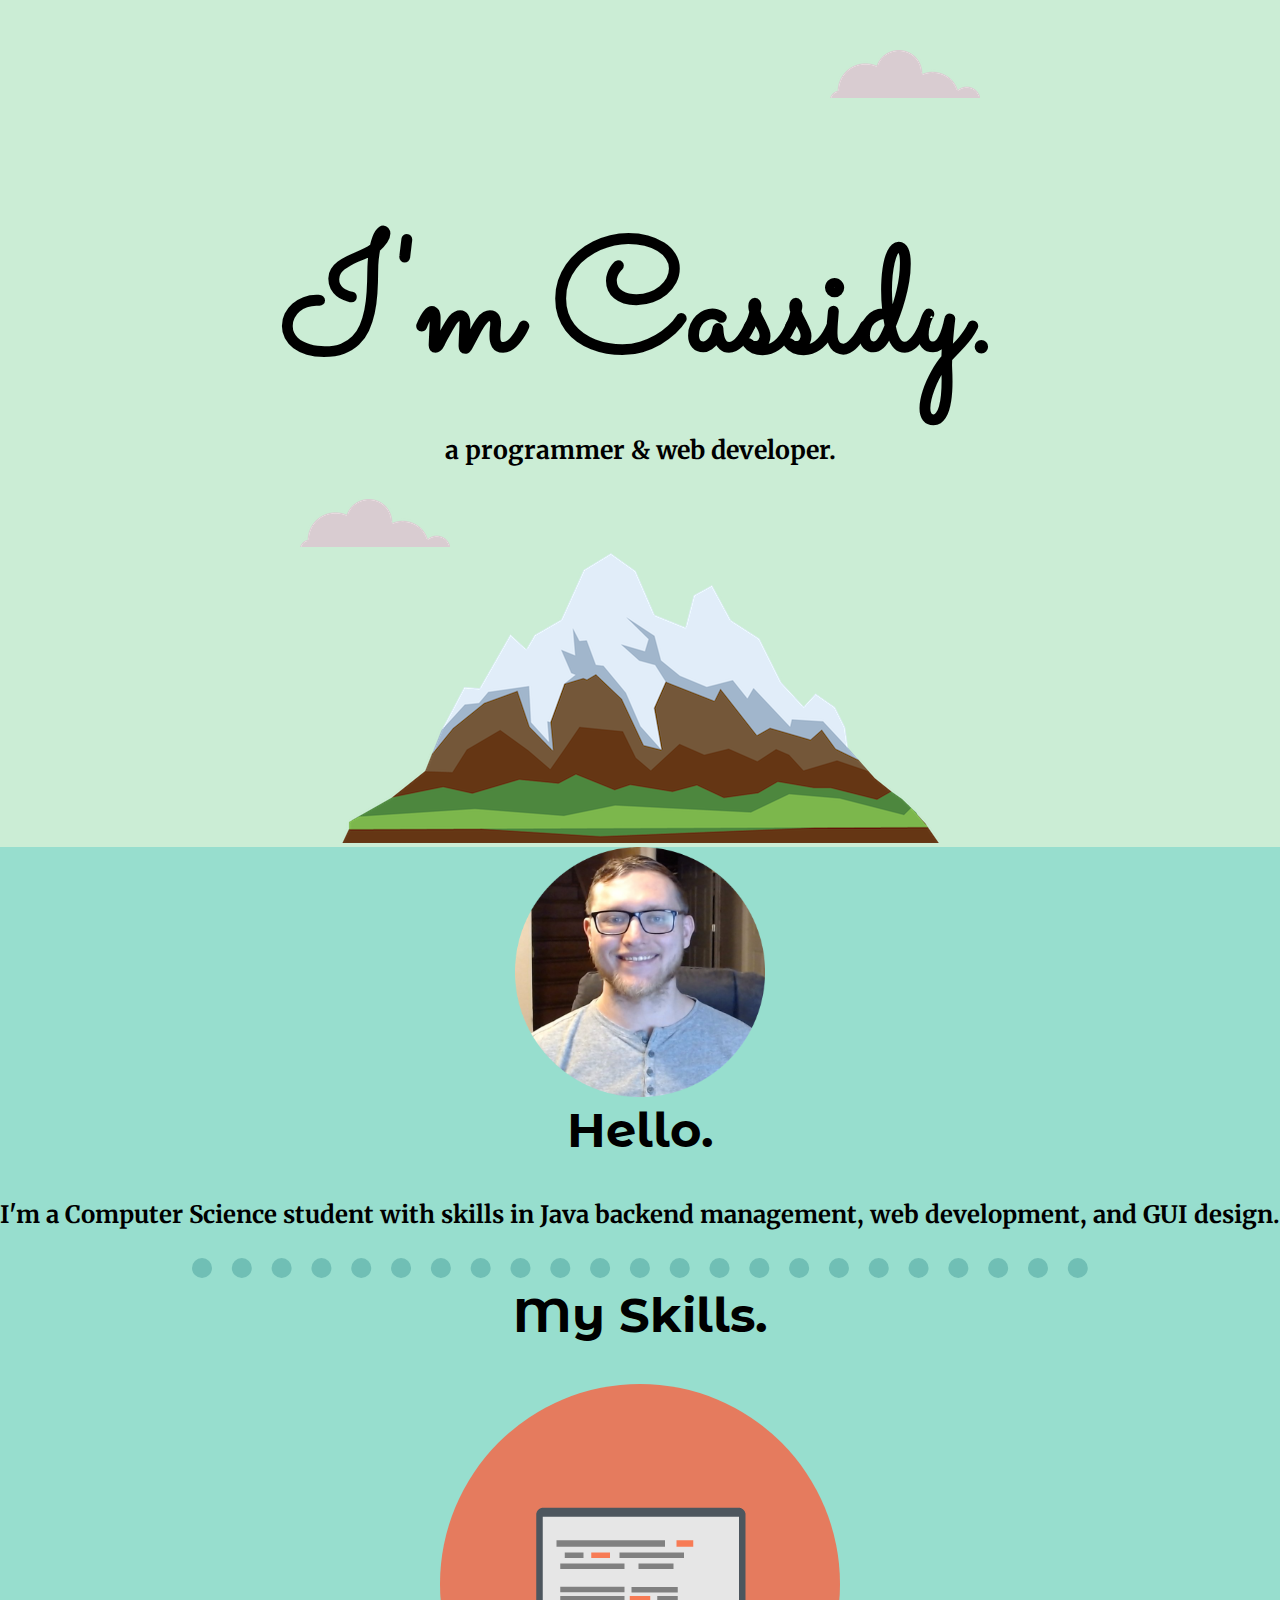
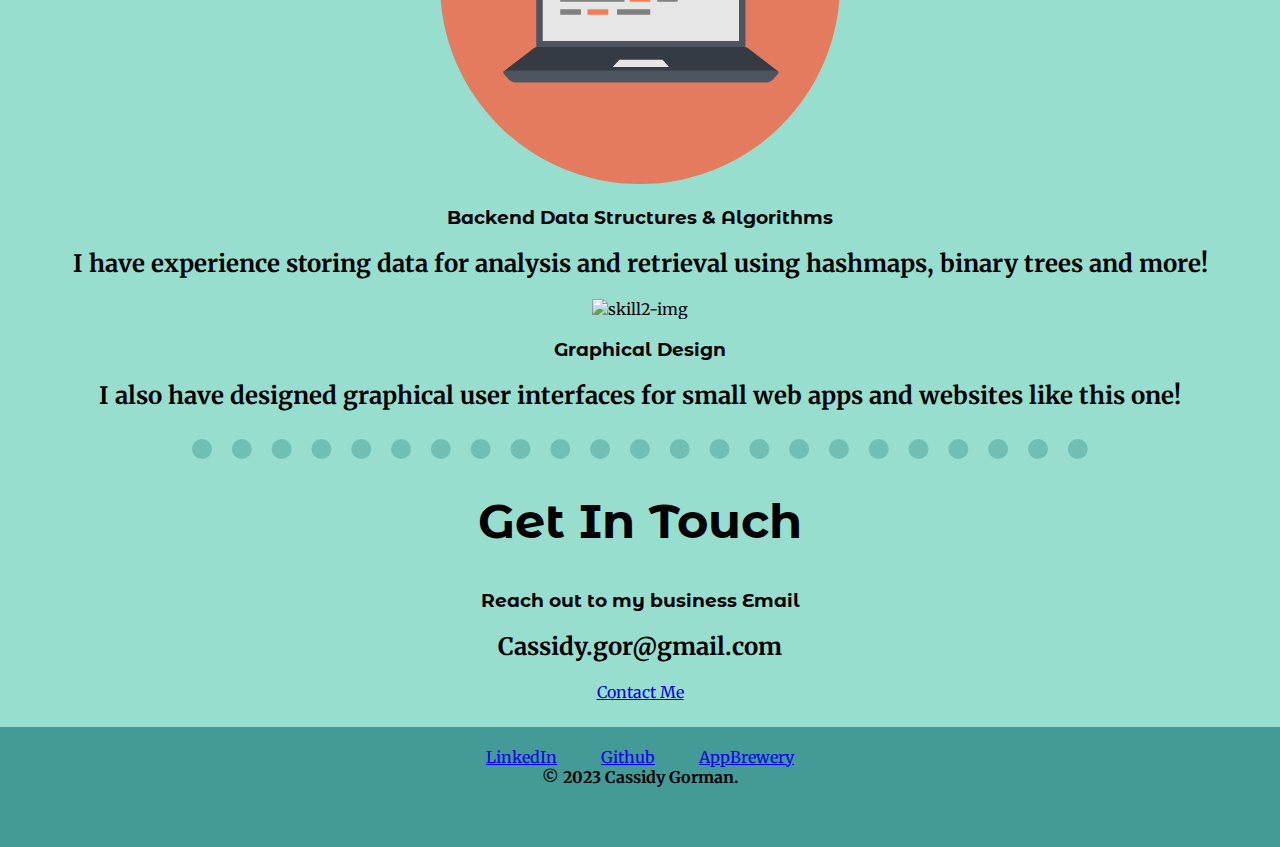
==== index.html @ eb543c97 "Initialize Site" ====
<!DOCTYPE html>
<html lang="en">
<head>
    <meta charset="UTF-8">
    <meta name="viewport" content="width=device-width, initial-scale=1.0">
    <title>Cassidy Gorman - Web Dev</title>
    <link rel="stylesheet" href="css/style.css">
    <link rel="icon" href="favicon.ico">
    <link rel="preconnect" href="https://fonts.googleapis.com"><link rel="preconnect" href="https://fonts.gstatic.com" crossorigin><link href="https://fonts.googleapis.com/css2?family=Merriweather&family=Montserrat+Alternates&family=Sacramento&display=swap" rel="stylesheet">
</head>
<body>
    <div class="topContainer">
        <img src="images/cloud.png" alt="cloud-img" class="topCloud">
        <h1>I'm Cassidy.</h1>
        <p><span class="headerText">a programmer & web developer.</span></p>
        <img src="images/cloud.png" alt="cloud-img" class="bottomCloud">
        <img src="images/mountain.png" alt="mountain-img">
    </div>  
    <div class="middleContainer">
        <div class="profile">
          <img src="images/portrait.png" alt="portrait-img" height="250px" width="250px">
          <h2>Hello.</h2>
          <p>I'm a Computer Science student with skills in Java backend management, web development, and GUI design.</p>
        </div>
        <hr>
        <div class="skills">
          <h2>My Skills.</h2>
          <div class="skill-row">
            <img class="computerImage" src="images/computer.png" alt="skill1-img" height="400px" width="400px">
            <h3>Backend Data Structures & Algorithms</h3>
            <p>I have experience storing data for analysis and retrieval using hashmaps, binary trees and more!</p>
          </div>
          <div class="skill-row">
            <img class="paintImage" src="https://cdn-icons-png.flaticon.com/128/3528/3528221.png" alt="skill2-img">
            <h3>Graphical Design</h3>
            <p>I also have designed graphical user interfaces for small web apps and websites like this one!</p>
          </div>
        </div>
        <hr>
        <div class="contact-me">
          <h2>Get In Touch</h2>
          <h3>Reach out to my business Email</h3>
          <p>Cassidy.gor@gmail.com</p>
          <a class="btn" href="https://mail.google.com/">Contact Me</a>
        </div>
      </div>
      
      
      <div class="bottomContainer">
        <a class="footer-link" href="https://www.linkedin.com/in/cassidy-gorman-a035b3232/">LinkedIn</a>
        <a class="footer-link" href="https://github.com/Ragnarok1337">Github</a>
        <a class="footer-link" href="https://www.appbrewery.co/">AppBrewery</a>
        <p class="footerTag">© 2023 Cassidy Gorman.</p>
      </div>
</body>
</html>
---- css/style.css ----
/*** ELEMENT MODIFIERS ***/
body{
    margin:0;
    text-align: center;
    font-family: 'Merriweather', serif;
}

h1{
    margin:0 auto 0 auto;
    padding-top:200px;
    font-family: 'Sacramento', cursive;
    font-size:1000% /*16px = 1em = 100%  */
}

h2{
    margin-top:0;
    font-family: 'Montserrat Alternates', sans-serif;
    font-size:3em;
}

h3{
    font-family: 'Montserrat Alternates', sans-serif;
}

p{
    font-size:1.5em;
    font-weight: bold;
    margin-top: 0;
    margin-bottom: 0px;
    padding-bottom: 20px;
}

hr{
    border-style: dotted none none none;
    border-width:20px;
    border-color:#439A97;
    opacity:45%;
    width:70%;
}

/*** CLASS MODIFIERS ***/
.headerText{
    font-size:25px;
}

.topContainer{
    background-color: #CBEDD5;
    position:relative;
}

.middleContainer{
    background-color: #97DECE;
}

.bottomContainer{
   background-color: #439A97;
   padding-top:20px;
}

.topCloud{
   position:absolute;
   right:300px;
   top:50px;
}

.bottomCloud{
    position:absolute; 
    left:300px;
    bottom:300px;
}

.computerImage{
    border-radius: 100%;
}

.paintImage{
    height:250px;
    width:250px;
}

.footer-link{
    padding:20px;
}

.footerTag{
    font-size:1em;
    padding-bottom: 60px;
}

.contact-me{
    padding:25px;
}
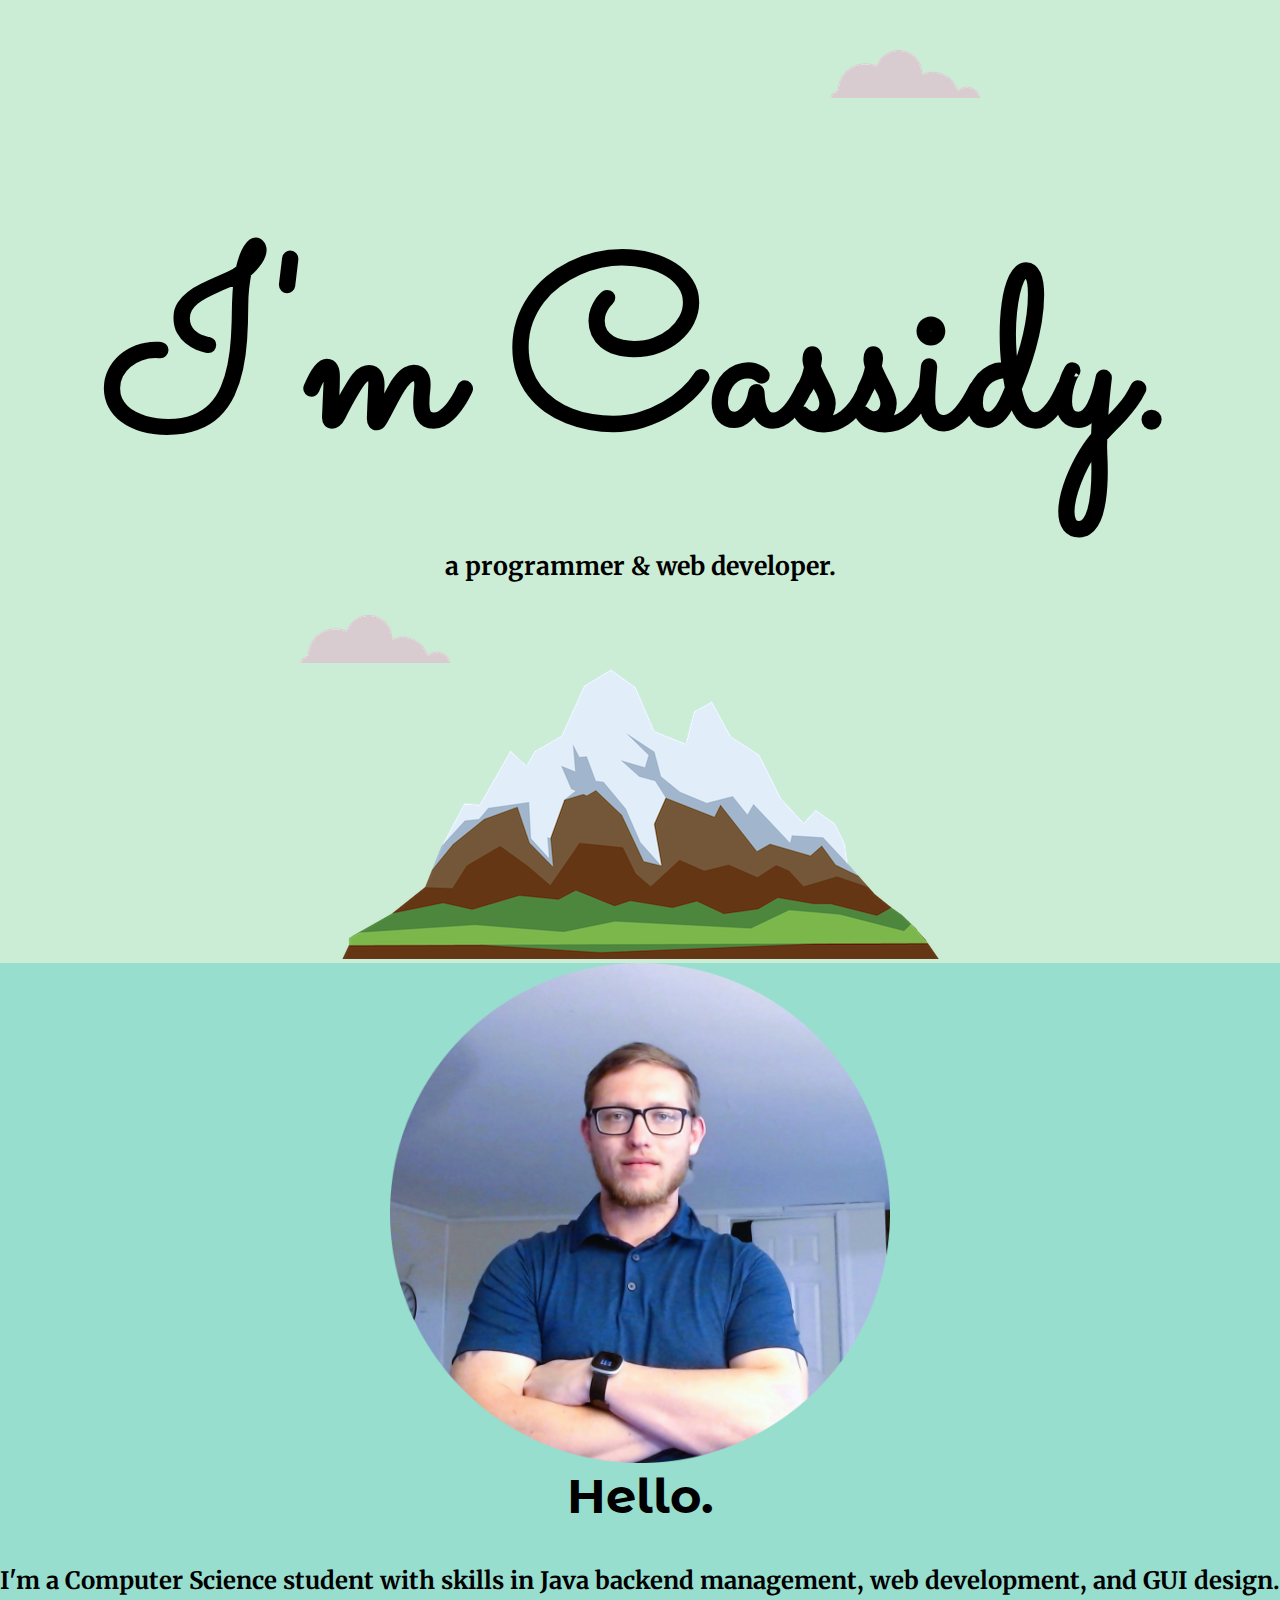
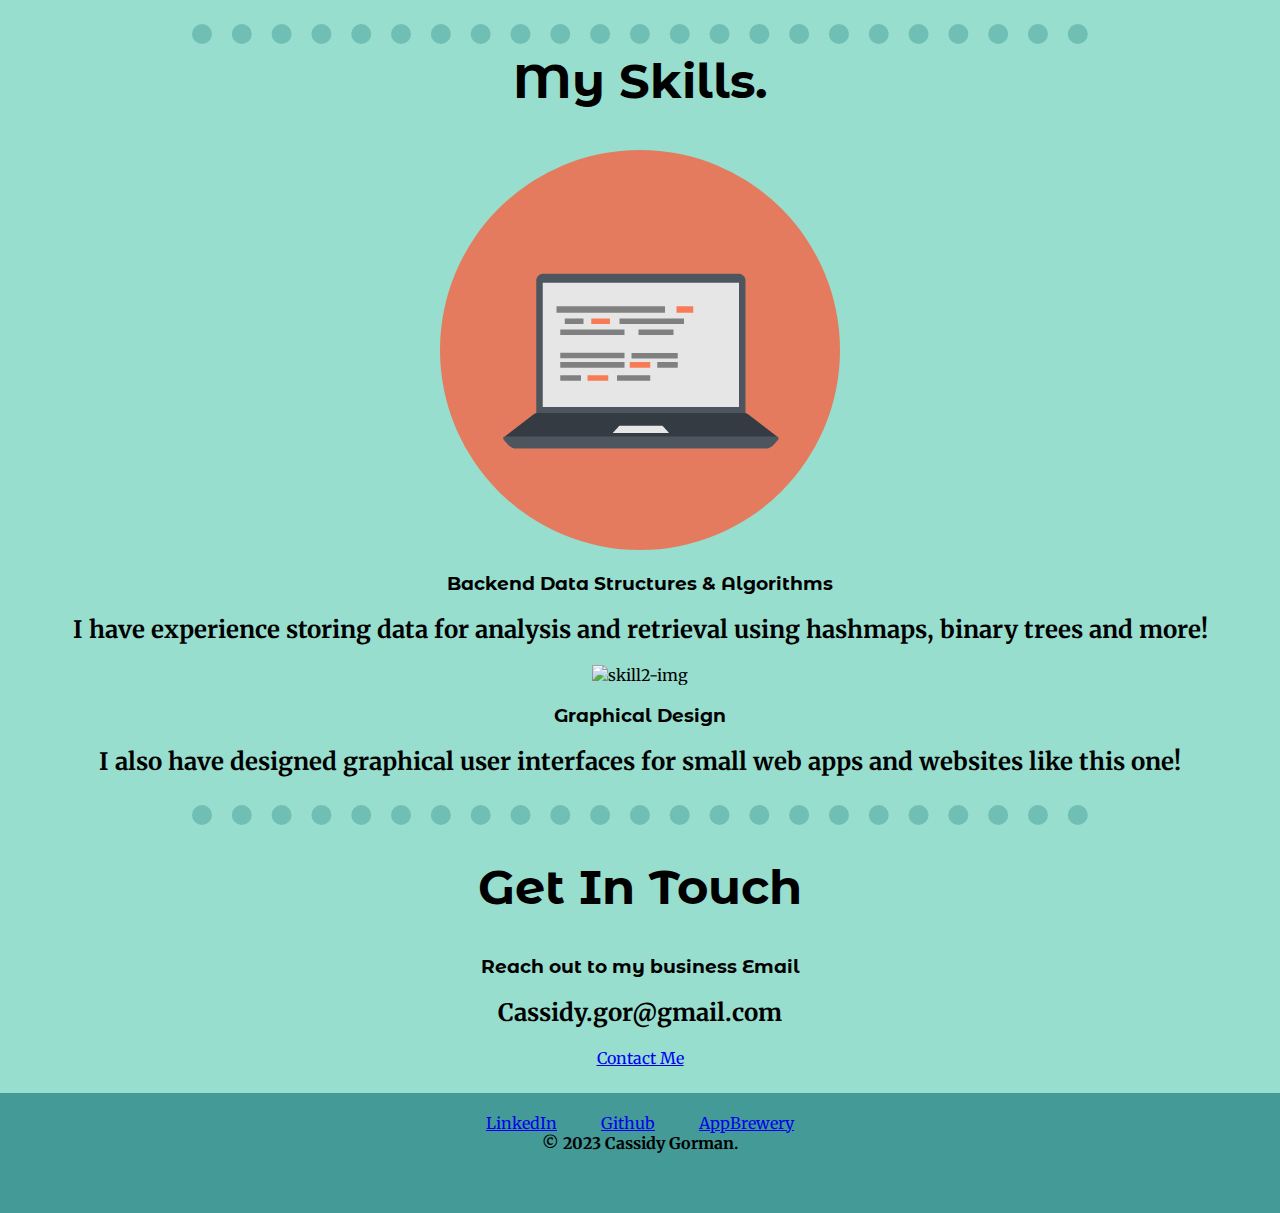
==== commit 4749e133: "Portrait image changed and resized, h1 font size increased" ====
--- a/index.html
+++ b/index.html
@@ -18,7 +18,7 @@
     </div>  
     <div class="middleContainer">
         <div class="profile">
-          <img src="images/portrait.png" alt="portrait-img" height="250px" width="250px">
+          <img src="images/portrait.png" alt="portrait-img" height="500px" width="500px">
           <h2>Hello.</h2>
           <p>I'm a Computer Science student with skills in Java backend management, web development, and GUI design.</p>
         </div>
--- a/css/style.css
+++ b/css/style.css
@@ -9,7 +9,7 @@
     margin:0 auto 0 auto;
     padding-top:200px;
     font-family: 'Sacramento', cursive;
-    font-size:1000% /*16px = 1em = 100%  */
+    font-size:1500% /*16px = 1em = 100%  */
 }
 
 h2{
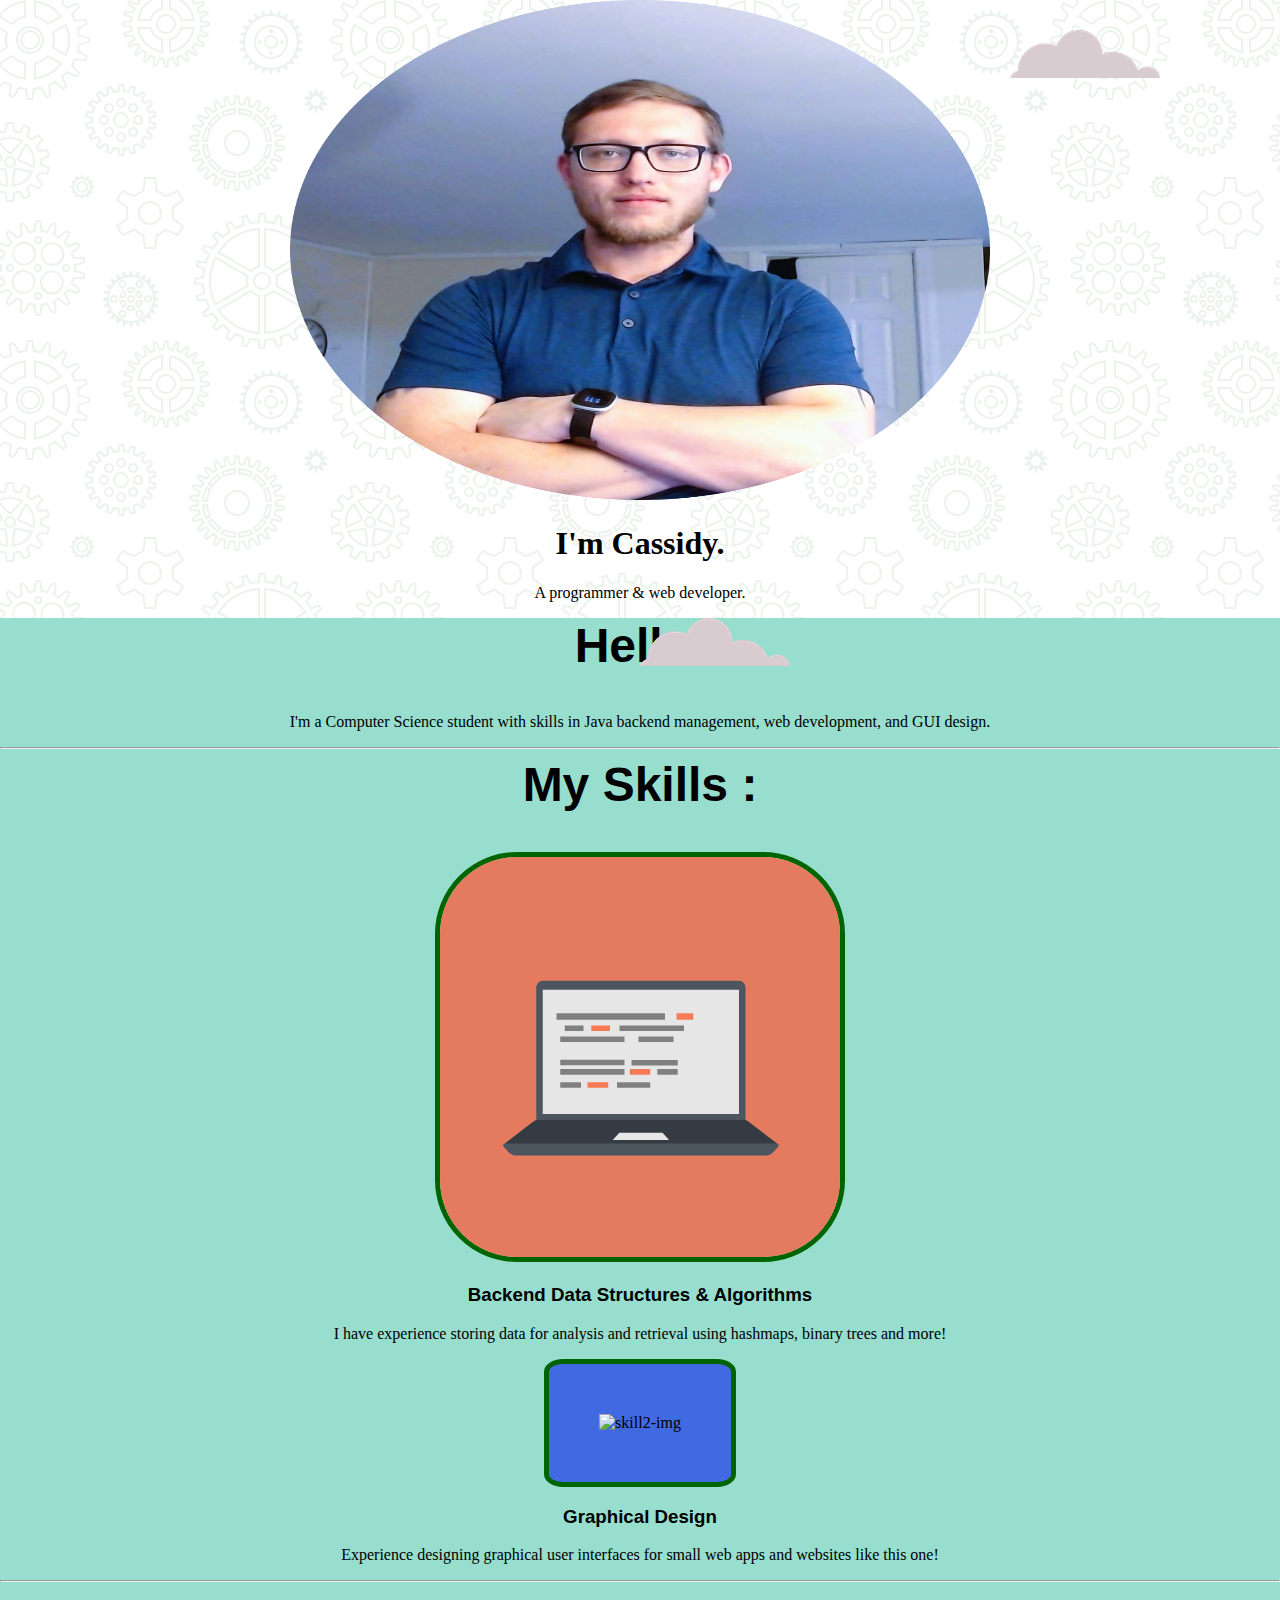
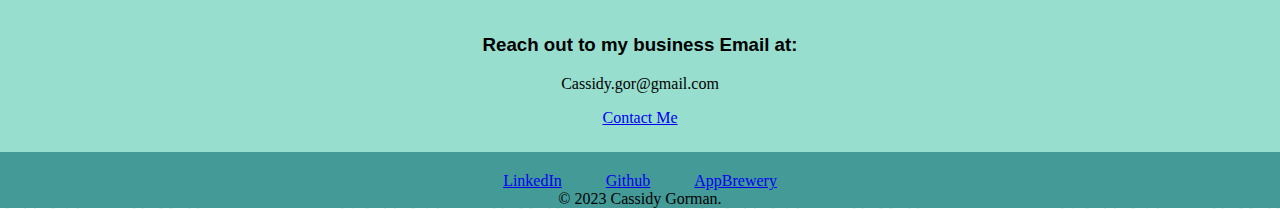
==== commit 8a2cfec8: "included bootstrap API for streamlined container margins/padding, re-designed header section, added " ====
--- a/index.html
+++ b/index.html
@@ -6,51 +6,79 @@
     <title>Cassidy Gorman - Web Dev</title>
     <link rel="stylesheet" href="css/style.css">
     <link rel="icon" href="favicon.ico">
-    <link rel="preconnect" href="https://fonts.googleapis.com"><link rel="preconnect" href="https://fonts.gstatic.com" crossorigin><link href="https://fonts.googleapis.com/css2?family=Merriweather&family=Montserrat+Alternates&family=Sacramento&display=swap" rel="stylesheet">
+    <link href="https://cdn.jsdelivr.net/npm/bootstrap@5.3.2/dist/css/bootstrap.min.css" rel="stylesheet" integrity="sha384-T3c6CoIi6uLrA9TneNEoa7RxnatzjcDSCmG1MXxSR1GAsXEV/Dwwykc2MPK8M2HN" crossorigin="anonymous">
 </head>
 <body>
-    <div class="topContainer">
-        <img src="images/cloud.png" alt="cloud-img" class="topCloud">
-        <h1>I'm Cassidy.</h1>
-        <p><span class="headerText">a programmer & web developer.</span></p>
-        <img src="images/cloud.png" alt="cloud-img" class="bottomCloud">
-        <img src="images/mountain.png" alt="mountain-img">
-    </div>  
-    <div class="middleContainer">
+
+  <!-- Bootstrap Hero Prototype -->
+
+
+  <div class="container col-xxl-8 px-4 py-5 text-center ">
+   
+    <div class="row flex-lg-row-reverse align-items-center g-5 py-5">
+      
+      <div class="col-10 col-sm-8 col-lg-6 ">
+        <img src="./images/portrait.png" class="d-block mx-5 img-fluid" alt="Bootstrap Themes" width="700" height="500" loading="lazy">
+      </div>
+
+      <div class="col-lg-6">
+        <h1 class="display-5 fw-bold text-body-emphasis lh-1 mb-3">I'm Cassidy.</h1>
+        <p class="text-body-emp">A programmer & web developer.</p>
+        
+        <div class="container-fluid">
+          <img src="images/cloud.png" alt="cloud-img" class="topCloud">
+          <img src="images/cloud.png" alt="cloud-img" class="bottomCloud">
+         
+        </div>
+      </div>
+    </div>
+  </div>
+
+
+    <!-- Profile Section-->
+
+    <div class="container-fluid text-center pt-5 middleContainer">
         <div class="profile">
-          <img src="images/portrait.png" alt="portrait-img" height="500px" width="500px">
-          <h2>Hello.</h2>
-          <p>I'm a Computer Science student with skills in Java backend management, web development, and GUI design.</p>
+       
+          <h2 class="mb-5">Hello.</h2>
+          <p class="pb-5">I'm a Computer Science student with skills in Java backend management, web development, and GUI design.</p>
         </div>
-        <hr>
+
+        <!-- Boostrap <hr> Prototype -->
+
+        <hr class="border border-success border-3 opacity-30">
+
         <div class="skills">
-          <h2>My Skills.</h2>
+          <h2 class="my-5">My Skills :</h2>
           <div class="skill-row">
-            <img class="computerImage" src="images/computer.png" alt="skill1-img" height="400px" width="400px">
-            <h3>Backend Data Structures & Algorithms</h3>
-            <p>I have experience storing data for analysis and retrieval using hashmaps, binary trees and more!</p>
+            <img class="computerImage" src="images/computer.png"   alt="skill1-img">
+            <h3 class="my-5">Backend Data Structures & Algorithms</h3>
+            <p class="my-5">I have experience storing data for analysis and retrieval using hashmaps, binary trees and more!</p>
           </div>
           <div class="skill-row">
             <img class="paintImage" src="https://cdn-icons-png.flaticon.com/128/3528/3528221.png" alt="skill2-img">
-            <h3>Graphical Design</h3>
-            <p>I also have designed graphical user interfaces for small web apps and websites like this one!</p>
+            <h3 class="my-5">Graphical Design</h3>
+            <p class="mb-5">Experience designing graphical user interfaces for small web apps and websites like this one!</p>
           </div>
         </div>
-        <hr>
+
+
+        <hr class="border border-success border-3 opacity-30">
+
+
         <div class="contact-me">
-          <h2>Get In Touch</h2>
-          <h3>Reach out to my business Email</h3>
+          <h3 class="mb-3">Reach out to my business Email at:</h3>
           <p>Cassidy.gor@gmail.com</p>
-          <a class="btn" href="https://mail.google.com/">Contact Me</a>
+          <a href="https://mail.google.com/">Contact Me</a>
         </div>
       </div>
       
       
-      <div class="bottomContainer">
+      <div class="container-fluid text-center bottomContainer">
         <a class="footer-link" href="https://www.linkedin.com/in/cassidy-gorman-a035b3232/">LinkedIn</a>
         <a class="footer-link" href="https://github.com/Ragnarok1337">Github</a>
         <a class="footer-link" href="https://www.appbrewery.co/">AppBrewery</a>
-        <p class="footerTag">© 2023 Cassidy Gorman.</p>
+        <p class="footerTag mt-5">© 2023 Cassidy Gorman.</p>
       </div>
 </body>
 </html>--- a/css/style.css
+++ b/css/style.css
@@ -1,16 +1,22 @@
 /*** ELEMENT MODIFIERS ***/
+
+@media screen and (min-width: 768px) {
+    
+  }
+
 body{
     margin:0;
     text-align: center;
     font-family: 'Merriweather', serif;
+    /* background-color: #cbedd5; */
+    background-image: url("data:image/svg+xml,%3Csvg xmlns='http://www.w3.org/2000/svg' width='360' height='360' viewBox='0 0 360 360'%3E%3Cpath fill='%23055e12' fill-opacity='0.08' d='M0 85.02l4.62-4.27a49.09 49.09 0 0 0 7.33 3.74l-1.2 10.24 2.66.87 5.05-9c2.62.65 5.34 1.08 8.12 1.28L28.6 98h2.8l2.02-10.12c2.74-.2 5.46-.62 8.12-1.28l5.05 8.99 2.66-.86-1.2-10.24c2.55-1.03 5-2.29 7.33-3.74l7.58 7 2.26-1.65-4.3-9.38a48.3 48.3 0 0 0 5.8-5.8l9.38 4.3 1.65-2.26-7-7.58a49.09 49.09 0 0 0 3.74-7.33l10.24 1.2.87-2.66-9-5.05a48.07 48.07 0 0 0 1.28-8.12L88 41.4v-2.8l-10.12-2.02c-.2-2.74-.62-5.46-1.28-8.12l8.99-5.05-.86-2.66-10.24 1.2c-1.03-2.55-2.29-5-3.74-7.33l7-7.58-1.65-2.26-9.38 4.3a48.3 48.3 0 0 0-5.8-5.8L62.42 0h2.16l-1.25 2.72a50.31 50.31 0 0 1 3.95 3.95l9.5-4.36 3.52 4.85-7.08 7.68c.94 1.6 1.79 3.27 2.54 4.98l10.38-1.21 1.85 5.7-9.11 5.12c.39 1.8.68 3.65.87 5.52L90 37v6l-10.25 2.05a49.9 49.9 0 0 1-.87 5.52l9.11 5.12-1.85 5.7-10.38-1.21c-.75 1.7-1.6 3.37-2.54 4.98l7.08 7.68-3.52 4.85-9.5-4.36a50.31 50.31 0 0 1-3.95 3.95l4.36 9.5-4.85 3.52-7.68-7.08c-1.6.94-3.27 1.79-4.98 2.54l1.21 10.38-5.7 1.85-5.12-9.11c-1.8.39-3.65.68-5.52.87L33 100h-6l-2.05-10.25a49.9 49.9 0 0 1-5.52-.87l-5.12 9.11-5.7-1.85 1.21-10.38c-1.7-.75-3.37-1.6-4.98-2.54L0 87.68v-2.66zM0 52.7V27.3l8.38 4.84a22.96 22.96 0 0 0 0 15.72L0 52.7zm0-39.16A39.91 39.91 0 0 1 26 .2v17.15a22.98 22.98 0 0 0-13.62 7.86L0 18.06v-4.52zm0 52.92v-4.52l12.38-7.15A22.98 22.98 0 0 0 26 62.65V79.8A39.91 39.91 0 0 1 0 66.46zM34 79.8V62.65a22.98 22.98 0 0 0 13.62-7.86l14.85 8.58A39.97 39.97 0 0 1 34 79.8zm32.48-23.36l-14.86-8.58a22.96 22.96 0 0 0 0-15.72l14.86-8.58A39.86 39.86 0 0 1 70 40a39.9 39.9 0 0 1-3.52 16.44zm-4.01-39.8L47.62 25.2A22.98 22.98 0 0 0 34 17.35V.2a39.97 39.97 0 0 1 28.47 16.43v.01zM0 50.38l5.98-3.45a25.01 25.01 0 0 1 0-13.88L0 29.6v20.78zm.5-34.35l11.48 6.63c3.27-3.4 7.44-5.8 12.02-6.94V2.47A37.96 37.96 0 0 0 .5 16.04v-.01zm0 47.92A37.96 37.96 0 0 0 24 77.53V64.28a24.97 24.97 0 0 1-12.02-6.95L.5 63.96v-.01zM36 77.53a37.96 37.96 0 0 0 23.5-13.57l-11.48-6.63A24.97 24.97 0 0 1 36 64.28v13.25zm29.5-23.96a37.91 37.91 0 0 0 0-27.14l-11.48 6.63a25.01 25.01 0 0 1 0 13.88l11.49 6.63h-.01zm-6-37.53A37.96 37.96 0 0 0 36 2.47v13.25c4.66 1.15 8.8 3.6 12.02 6.95l11.48-6.63zM30 54a14 14 0 1 1 0-28 14 14 0 0 1 0 28zm0-2a12 12 0 1 0 0-24 12 12 0 0 0 0 24zm0-2a10 10 0 1 1 0-20 10 10 0 0 1 0 20zm0-2a8 8 0 1 0 0-16 8 8 0 0 0 0 16zm77.47 45.17l-1.62-5.97 5.67-2.06 2.61 5.64c1.09-.25 2.2-.44 3.33-.58l.52-6.2h6.04l.52 6.2c1.13.14 2.24.33 3.33.58l2.6-5.64 5.68 2.06-1.62 5.97c1.02.51 2 1.07 2.95 1.69l4.35-4.38 4.62 3.88-3.53 5c.8.84 1.53 1.71 2.23 2.62l5.52-2.6 3.02 5.23-4.98 3.46c.46 1.06.86 2.14 1.2 3.25l6.02-.54 1.05 5.94-5.84 1.54c.07 1.16.07 2.32 0 3.48l5.84 1.54-1.05 5.94-6.02-.54c-.34 1.1-.74 2.2-1.2 3.25l4.98 3.46-3.02 5.22-5.52-2.6c-.7.92-1.44 1.8-2.23 2.62l3.53 5-4.62 3.89-4.35-4.38a30.2 30.2 0 0 1-2.95 1.69l1.62 5.97-5.67 2.06-2.61-5.64c-1.09.25-2.2.44-3.33.58l-.52 6.2h-6.04l-.52-6.2a30.27 30.27 0 0 1-3.33-.58l-2.6 5.64-5.68-2.06 1.62-5.97c-1.01-.5-2-1.07-2.95-1.69l-4.35 4.38-4.62-3.88 3.53-5a32.5 32.5 0 0 1-2.23-2.62l-5.52 2.6-3.02-5.23 4.98-3.46a29.66 29.66 0 0 1-1.2-3.25l-6.02.54-1.05-5.94 5.84-1.54a30.28 30.28 0 0 1 0-3.48l-5.84-1.54 1.05-5.94 6.02.54c.34-1.1.74-2.2 1.2-3.25l-4.98-3.46 3.02-5.22 5.52 2.6c.7-.92 1.44-1.8 2.23-2.62l-3.53-5 4.62-3.89 4.35 4.38a30.2 30.2 0 0 1 2.95-1.69zm15.2-1.12l-.5-6.05h-2.34l-.5 6.05c-2.18.13-4.3.5-6.32 1.1l-2.54-5.5-2.2.8 1.6 5.85a27.97 27.97 0 0 0-5.56 3.21l-4.27-4.3-1.79 1.5 3.5 4.95a28.14 28.14 0 0 0-4.12 4.92l-5.5-2.59-1.16 2.02 4.98 3.46a27.8 27.8 0 0 0-2.2 6.03l-6.03-.55-.4 2.3 5.86 1.54a28.3 28.3 0 0 0 0 6.42l-5.87 1.55.4 2.3 6.05-.56a27.8 27.8 0 0 0 2.2 6.03l-5 3.47 1.17 2.02 5.49-2.59a28.14 28.14 0 0 0 4.12 4.92l-3.5 4.96 1.79 1.5 4.27-4.31a27.97 27.97 0 0 0 5.56 3.21l-1.6 5.85 2.2.8 2.54-5.5c2.02.6 4.14.97 6.32 1.1l.5 6.05h2.34l.5-6.05c2.18-.13 4.3-.5 6.32-1.1l2.54 5.5 2.2-.8-1.6-5.85a27.97 27.97 0 0 0 5.56-3.21l4.27 4.3 1.79-1.5-3.5-4.95a28.14 28.14 0 0 0 4.12-4.92l5.5 2.59 1.16-2.02-4.98-3.46a27.8 27.8 0 0 0 2.2-6.03l6.03.55.4-2.3-5.86-1.54a28.3 28.3 0 0 0 0-6.42l5.87-1.55-.4-2.3-6.05.56a27.8 27.8 0 0 0-2.2-6.03l4.99-3.46-1.17-2.02-5.49 2.59a28.14 28.14 0 0 0-4.12-4.92l3.5-4.96-1.79-1.5-4.27 4.31a27.97 27.97 0 0 0-5.56-3.21l1.6-5.85-2.2-.8-2.54 5.5c-2.02-.6-4.14-.97-6.32-1.1l.01-.01zM121 128a8 8 0 1 1 0-16 8 8 0 0 1 0 16zm0-2a6 6 0 1 0 0-12 6 6 0 0 0 0 12zm0-18a5 5 0 1 1 0-10 5 5 0 0 1 0 10zm8.49 3.51a5 5 0 1 1 6.95-7.2 5 5 0 0 1-6.95 7.2zM133 120a5 5 0 1 1 10 0 5 5 0 0 1-10 0zm-3.51 8.49a5 5 0 1 1 7.2 6.95 5 5 0 0 1-7.2-6.95zM121 132a5 5 0 1 1 0 10 5 5 0 0 1 0-10zm-8.49-3.51a5 5 0 1 1-6.95 7.2 5 5 0 0 1 6.95-7.2zM109 120a5 5 0 1 1-10 0 5 5 0 0 1 10 0zm3.51-8.49a5 5 0 1 1-7.2-6.95 5 5 0 0 1 7.2 6.95zM121 106a3 3 0 1 0 0-6 3 3 0 0 0 0 6zm9.9 4.1a3 3 0 1 0 4.39-4.09 3 3 0 0 0-4.39 4.09zm4.1 9.9a3 3 0 1 0 6 0 3 3 0 0 0-6 0zm-4.1 9.9a3 3 0 1 0 4.09 4.39 3 3 0 0 0-4.09-4.39zM121 134a3 3 0 1 0 0 6 3 3 0 0 0 0-6zm-9.9-4.1a3 3 0 1 0-4.39 4.09 3 3 0 0 0 4.39-4.09zM107 120a3 3 0 1 0-6 0 3 3 0 0 0 6 0zm4.1-9.9a3 3 0 1 0-4.09-4.39 3 3 0 0 0 4.09 4.39zm129.42-6.95v.01c.87.07 1.74.17 2.6.3l1.5-3.91 1.94-3.64 3.89.97v4.13l-.5 4.13c.83.28 1.64.59 2.44.93l2.42-3.43 2.76-3.07 3.54 1.88-1 4-1.49 3.89c.73.47 1.45.97 2.15 1.49l3.19-2.76 3.42-2.3 2.97 2.67-1.93 3.65-2.38 3.4c.6.64 1.2 1.3 1.76 1.99l3.68-1.94 3.85-1.48 2.29 3.28-2.7 3.11-3.12 2.82c.43.76.84 1.53 1.22 2.32l4.04-1 4.1-.5 1.43 3.73-3.37 2.37-3.7 1.98c.23.84.44 1.68.62 2.54l4.17.01 4.1.5.48 3.97-3.85 1.48-4.06 1.02c.03.87.03 1.75 0 2.62l4.06 1.02 3.85 1.48-.48 3.97-4.1.51h-4.17c-.18.86-.39 1.71-.63 2.54l3.7 1.98 3.38 2.37-1.43 3.73-4.1-.5-4.04-1c-.38.79-.79 1.56-1.22 2.32l3.13 2.82 2.7 3.11-2.3 3.28-3.85-1.48-3.68-1.95a37 37 0 0 1-1.76 2l2.38 3.41 1.93 3.64-2.97 2.67-3.42-2.3-3.19-2.76a40.1 40.1 0 0 1-2.15 1.48l1.48 3.9 1 4-3.53 1.88-2.76-3.07-2.42-3.43c-.8.33-1.61.65-2.45.93l.5 4.13v4.13l-3.88.97-1.94-3.65-1.5-3.9c-.86.13-1.73.23-2.6.31L240 187l-1 4h-4l-1-4-.52-4.16a37.6 37.6 0 0 1-2.6-.3l-1.5 3.91-1.94 3.64-3.89-.97v-4.13l.5-4.13c-.83-.28-1.64-.59-2.44-.93l-2.42 3.43-2.76 3.07-3.54-1.88 1-4 1.49-3.89c-.74-.47-1.45-.97-2.15-1.49l-3.19 2.76-3.42 2.3-2.97-2.67 1.93-3.65 2.38-3.4c-.61-.65-1.2-1.31-1.76-1.99l-3.68 1.94-3.85 1.48-2.29-3.28 2.7-3.11 3.12-2.82c-.43-.76-.84-1.53-1.22-2.32l-4.04 1-4.1.5-1.43-3.73 3.37-2.37 3.7-1.98c-.23-.84-.44-1.68-.62-2.54l-4.17-.01-4.1-.5-.48-3.97 3.85-1.48 4.06-1.02c-.03-.87-.03-1.75 0-2.62l-4.06-1.02-3.85-1.48.48-3.97 4.1-.51h4.17c.18-.86.39-1.71.63-2.54l-3.7-1.98-3.38-2.37 1.43-3.73 4.1.5 4.04 1c.38-.79.79-1.56 1.22-2.32l-3.13-2.82-2.7-3.11 2.3-3.28 3.85 1.48 3.68 1.95a37 37 0 0 1 1.76-2l-2.38-3.41-1.93-3.64 2.97-2.67 3.42 2.3 3.19 2.76c.7-.52 1.41-1.02 2.15-1.48l-1.48-3.9-1-4 3.53-1.88 2.76 3.07 2.42 3.43c.8-.33 1.61-.65 2.45-.93l-.5-4.13v-4.13l3.88-.97 1.94 3.65 1.5 3.9c.86-.13 1.73-.23 2.6-.31L234 99l1-4h4l1 4 .52 4.15zm-14.3 3.4c-1.83.54-3.6 1.21-5.3 2l-3.5-4.97-1.38-1.53-.88.47.5 2 2.16 5.67a38.09 38.09 0 0 0-4.66 3.22l-4.61-4-1.71-1.15-.75.67.97 1.82 3.47 4.98a38.22 38.22 0 0 0-3.79 4.28l-5.37-2.84-1.92-.74-.57.82 1.35 1.56 4.52 4.09a37.9 37.9 0 0 0-2.64 5l-5.89-1.45-2.04-.25-.36.94 1.69 1.18 5.36 2.87a37.74 37.74 0 0 0-1.35 5.5l-6.08.01-2.04.25-.12 1 1.92.73 5.9 1.5a38.54 38.54 0 0 0 0 5.65l-5.9 1.49-1.92.74.12.99 2.04.25 6.08.01c.31 1.86.77 3.7 1.35 5.5l-5.36 2.87-1.7 1.18.37.94 2.04-.25 5.9-1.46a37.9 37.9 0 0 0 2.63 5.01l-4.52 4.1-1.35 1.55.57.82 1.92-.74 5.37-2.84a38.22 38.22 0 0 0 3.8 4.28l-3.48 4.98-.97 1.82.75.67 1.7-1.15 4.62-4a38.09 38.09 0 0 0 4.66 3.22l-2.17 5.67-.5 2 .89.47 1.38-1.53 3.5-4.98c1.7.8 3.47 1.47 5.3 2l-.73 6.04v2.06l.97.24.97-1.82 2.2-5.68c1.83.36 3.7.6 5.62.68L236 187l.5 2h1l.5-2 .75-6.04a38.2 38.2 0 0 0 5.62-.68l2.2 5.68.97 1.82.97-.24v-2.06l-.73-6.03c1.83-.54 3.6-1.21 5.3-2l3.5 4.97 1.38 1.53.88-.47-.5-2-2.16-5.67a38.09 38.09 0 0 0 4.66-3.22l4.61 4 1.71 1.15.75-.67-.97-1.82-3.47-4.98a38.22 38.22 0 0 0 3.79-4.28l5.37 2.84 1.92.74.57-.82-1.35-1.56-4.52-4.09c1-1.6 1.88-3.27 2.64-5l5.89 1.45 2.04.25.36-.94-1.69-1.18-5.36-2.87a37.4 37.4 0 0 0 1.35-5.5l6.08-.01 2.04-.25.12-1-1.92-.73-5.9-1.5c.14-1.88.14-3.77 0-5.65l5.9-1.49 1.92-.74-.12-.99-2.04-.25-6.08-.01a37.4 37.4 0 0 0-1.35-5.5l5.36-2.87 1.7-1.18-.37-.94-2.04.25-5.9 1.46a37.9 37.9 0 0 0-2.63-5.01l4.52-4.1 1.35-1.55-.57-.82-1.92.74-5.37 2.84a38.22 38.22 0 0 0-3.8-4.28l3.48-4.98.97-1.82-.75-.67-1.7 1.15-4.62 4a38.09 38.09 0 0 0-4.66-3.22l2.17-5.67.5-2-.89-.47-1.38 1.53-3.5 4.98c-1.7-.8-3.47-1.47-5.3-2l.73-6.04v-2.06l-.97-.24-.97 1.82-2.2 5.68c-1.83-.36-3.7-.6-5.62-.68L238 99l-.5-2h-1l-.5 2-.75 6.04c-1.92.09-3.8.32-5.62.68l-2.2-5.68-.97-1.82-.97.24v2.06l.73 6.03zm-5.85 5.65A34.82 34.82 0 0 1 236 108v6a28.8 28.8 0 0 0-12.63 3.39l-3-5.2v.01zm2.8.83l1 1.74a30.8 30.8 0 0 1 9.83-2.63v-2.01a32.8 32.8 0 0 0-10.83 2.9zm-4.53.17l3 5.2a29.12 29.12 0 0 0-9.24 9.24l-5.2-3a35.18 35.18 0 0 1 11.44-11.44zm-.67 2.84a33.19 33.19 0 0 0-7.93 7.93l1.74 1a31.18 31.18 0 0 1 7.2-7.2l-1.01-1.73zm-11.77 10.33h-.01l5.2 3A28.8 28.8 0 0 0 208 142h-6a34.82 34.82 0 0 1 4.2-15.63zm.83 2.8a32.8 32.8 0 0 0-2.9 10.83h2.01a30.8 30.8 0 0 1 2.63-9.83l-1.74-1zM202.01 144h6.01c.15 4.41 1.3 8.73 3.38 12.63l-5.2 3a34.82 34.82 0 0 1-4.19-15.63zm2.12 2a32.8 32.8 0 0 0 2.9 10.84l1.74-1a30.8 30.8 0 0 1-2.63-9.84h-2.01zm3.07 15.36l5.2-3c2.34 3.74 5.5 6.9 9.24 9.24l-3 5.2a35.18 35.18 0 0 1-11.44-11.44zm2.84.67a33.19 33.19 0 0 0 7.93 7.93l1-1.74a31.18 31.18 0 0 1-7.2-7.2l-1.73 1.01zm10.33 11.77v.01l3-5.2A28.85 28.85 0 0 0 236 172v6a34.82 34.82 0 0 1-15.63-4.2zm2.8-.83a32.8 32.8 0 0 0 10.83 2.9v-2.01a30.8 30.8 0 0 1-9.83-2.63l-1 1.74zm14.83 5.02v-6.01c4.41-.15 8.73-1.3 12.63-3.38l3 5.2a34.82 34.82 0 0 1-15.63 4.19zm2-2.12a32.8 32.8 0 0 0 10.84-2.9l-1-1.74a30.8 30.8 0 0 1-9.84 2.63v2.01zm15.36-3.07l-3-5.2c3.74-2.34 6.9-5.5 9.24-9.24l5.2 3a35.18 35.18 0 0 1-11.44 11.44zm.67-2.84a33.19 33.19 0 0 0 7.93-7.93l-1.74-1a31.18 31.18 0 0 1-7.2 7.2l1.01 1.73zm11.77-10.33h.01l-5.2-3A28.85 28.85 0 0 0 266 144h6a34.82 34.82 0 0 1-4.2 15.63zm-.83-2.8a32.8 32.8 0 0 0 2.9-10.83h-2.01a30.8 30.8 0 0 1-2.63 9.83l1.74 1zm5.02-14.83h-6.01a28.85 28.85 0 0 0-3.38-12.63l5.2-3a34.82 34.82 0 0 1 4.19 15.63zm-2.12-2a32.8 32.8 0 0 0-2.9-10.84l-1.74 1a30.8 30.8 0 0 1 2.63 9.84h2.01zm-3.07-15.36l-5.2 3a29.12 29.12 0 0 0-9.24-9.24l3-5.2a35.18 35.18 0 0 1 11.44 11.44zm-2.84-.67a33.19 33.19 0 0 0-7.93-7.93l-1 1.74a31.18 31.18 0 0 1 7.2 7.2l1.73-1.01zM238 108a34.82 34.82 0 0 1 15.63 4.19l-3 5.2a28.85 28.85 0 0 0-12.63-3.38V108zm12.84 5.02a32.8 32.8 0 0 0-10.84-2.9v2.01a30.8 30.8 0 0 1 9.83 2.63l1-1.74h.01zM237 156a13 13 0 1 1 0-26 13 13 0 0 1 0 26zm0-2a11 11 0 1 0 0-22 11 11 0 0 0 0 22zM137.54 0h56.92l-.74 1.03c.57.7 1.12 1.4 1.64 2.14l7.75-2.9 2 3.46-6.38 5.25c.37.82.72 1.65 1.03 2.5l8.22-.8 1.04 3.86-7.52 3.43c.15.88.26 1.77.35 2.67L210 22v4l-8.15 1.36c-.09.9-.2 1.8-.35 2.67l7.52 3.43-1.04 3.86-8.22-.8c-.31.85-.66 1.68-1.03 2.5l6.38 5.25-2 3.46-7.75-2.9c-.52.74-1.07 1.45-1.64 2.14l4.8 6.73-2.82 2.83-6.73-4.8c-.7.56-1.4 1.11-2.14 1.63l2.9 7.75-3.46 2-5.25-6.38c-.82.37-1.65.72-2.5 1.03l.8 8.22-3.86 1.04-3.43-7.52c-.88.15-1.77.26-2.67.35L168 68h-4l-1.36-8.15c-.9-.09-1.8-.2-2.67-.35l-3.43 7.52-3.86-1.04.8-8.22c-.85-.31-1.68-.66-2.5-1.03l-5.25 6.38-3.46-2 2.9-7.75a36.15 36.15 0 0 1-2.14-1.64l-6.73 4.8-2.83-2.82 4.8-6.73c-.56-.7-1.11-1.4-1.63-2.14l-7.75 2.9-2-3.46 6.38-5.25c-.37-.82-.72-1.65-1.03-2.5l-8.22.8-1.04-3.86 7.52-3.43c-.15-.88-.26-1.77-.35-2.67L122 26v-4l8.15-1.36c.09-.9.2-1.8.35-2.67l-7.52-3.43 1.04-3.86 8.22.8c.31-.85.66-1.68 1.03-2.5l-6.38-5.25 2-3.46 7.75 2.9c.52-.74 1.07-1.45 1.64-2.14L137.54 0zm2.43 0l.83 1.17a34.14 34.14 0 0 0-3.38 4.4l-7.63-2.86-.33.58 6.29 5.18a33.79 33.79 0 0 0-2.13 5.12l-8.1-.78-.18.64 7.42 3.37a34.02 34.02 0 0 0-.72 5.5L124 23.68v.66l8.04 1.34c.1 1.88.33 3.72.72 5.5l-7.42 3.38.18.64 8.1-.78a33.88 33.88 0 0 0 2.13 5.12l-6.29 5.18.33.58 7.63-2.86c1 1.56 2.14 3.03 3.38 4.4l-4.73 6.63.47.47 6.63-4.73a34.14 34.14 0 0 0 4.4 3.38l-2.86 7.63.58.33 5.18-6.29c1.63.84 3.35 1.56 5.12 2.13l-.78 8.1.64.18 3.37-7.42c1.79.39 3.63.63 5.5.72l1.35 8.04h.66l1.34-8.04c1.88-.1 3.72-.33 5.5-.72l3.38 7.42.64-.18-.78-8.1a33.88 33.88 0 0 0 5.12-2.13l5.18 6.29.58-.33-2.86-7.63c1.56-1 3.03-2.14 4.4-3.38l6.63 4.73.47-.47-4.73-6.63a34.14 34.14 0 0 0 3.38-4.4l7.63 2.86.33-.58-6.29-5.18a33.79 33.79 0 0 0 2.13-5.12l8.1.78.18-.64-7.42-3.37c.39-1.79.63-3.63.72-5.5l8.04-1.35v-.66l-8.04-1.34c-.1-1.88-.33-3.72-.72-5.5l7.42-3.38-.18-.64-8.1.78a33.79 33.79 0 0 0-2.13-5.12l6.29-5.18-.33-.58-7.63 2.86c-1-1.56-2.14-3.03-3.38-4.4l.83-1.17h-52.06V0zm-2.82 27h14.15A15.02 15.02 0 0 0 163 38.7v14.15A29.01 29.01 0 0 1 137.15 27zm12.57-27H163v9.3A15.02 15.02 0 0 0 151.3 21h-14.15a28.99 28.99 0 0 1 12.57-21zM169 52.85V38.7A15.02 15.02 0 0 0 180.7 27h14.15A29.01 29.01 0 0 1 169 52.85zM182.28 0a28.99 28.99 0 0 1 12.57 21H180.7A15.02 15.02 0 0 0 169 9.3V0h13.28zm-42.82 29A27.03 27.03 0 0 0 161 50.54V40.25A17.04 17.04 0 0 1 149.75 29h-10.29zm14.16-29a27.04 27.04 0 0 0-14.16 19h10.29A17.04 17.04 0 0 1 161 7.75V0h-7.38zM171 50.54A27.03 27.03 0 0 0 192.54 29h-10.29A17.04 17.04 0 0 1 171 40.25v10.29zM178.38 0H171v7.75A17.04 17.04 0 0 1 182.25 19h10.29a27.04 27.04 0 0 0-14.16-19zM166 34a10 10 0 1 1 0-20 10 10 0 0 1 0 20zm0-2a8 8 0 1 0 0-16 8 8 0 0 0 0 16zm-39.51 176.15l-10.67-7.95 6-10.4 12.23 5.27a23.97 23.97 0 0 1 8.4-4.86L144 177h12l1.55 13.21a23.97 23.97 0 0 1 8.4 4.86l12.23-5.27 6 10.4-10.67 7.95a24 24 0 0 1 0 9.7l10.67 7.95-6 10.4-12.23-5.27a23.97 23.97 0 0 1-8.4 4.86L156 249h-12l-1.55-13.21a23.97 23.97 0 0 1-8.4-4.86l-12.23 5.27-6-10.4 10.67-7.95a24.1 24.1 0 0 1 0-9.7zm29.25-16.4l-1.5-12.75h-8.48l-1.5 12.76c-3.75 1-7.1 2.99-9.79 5.65l-11.8-5.08-4.23 7.34 10.3 7.68c-.98 3.7-.98 7.6 0 11.3l-10.3 7.68 4.23 7.34 11.8-5.08a22.1 22.1 0 0 0 9.8 5.65l1.5 12.76h8.47l1.5-12.76c3.75-1 7.1-2.99 9.79-5.65l11.8 5.08 4.23-7.34-10.3-7.68c.98-3.7.98-7.6 0-11.3l10.3-7.68-4.23-7.34-11.8 5.08a21.98 21.98 0 0 0-9.8-5.65l.01-.01zM150 225a12 12 0 1 1 0-24 12 12 0 0 1 0 24zm0-2a10 10 0 1 0 0-20 10 10 0 0 0 0 20zm3.53 67.72l4.26.07.51 1.93-3.65 2.19c.11.63.2 1.27.25 1.92L159 298v2l-4.1 1.17c-.05.65-.14 1.29-.25 1.92l3.65 2.2-.51 1.92-4.26.07c-.22.61-.47 1.21-.74 1.8l2.96 3.05-1 1.74-4.13-1.04a24.1 24.1 0 0 1-1.18 1.54l2.07 3.72-1.42 1.42-3.72-2.07c-.5.41-1.01.8-1.54 1.18l1.04 4.13-1.74 1-3.05-2.96c-.59.27-1.19.52-1.8.74l-.07 4.26-1.93.51-2.19-3.65c-.63.11-1.27.2-1.92.25L132 327h-2l-1.17-4.1c-.65-.05-1.29-.14-1.92-.25l-2.2 3.65-1.92-.51-.07-4.26c-.61-.22-1.21-.47-1.8-.74l-3.05 2.96-1.74-1 1.04-4.13a24.1 24.1 0 0 1-1.54-1.18l-3.72 2.07-1.42-1.42 2.07-3.72c-.41-.5-.8-1.01-1.18-1.54l-4.13 1.04-1-1.74 2.96-3.05c-.27-.59-.52-1.19-.74-1.8l-4.26-.07-.51-1.93 3.65-2.19c-.11-.63-.2-1.27-.25-1.92L103 300v-2l4.1-1.17c.05-.65.14-1.29.25-1.92l-3.65-2.2.51-1.92 4.26-.07c.22-.61.47-1.21.74-1.8l-2.96-3.05 1-1.74 4.13 1.04c.38-.53.77-1.04 1.18-1.54l-2.07-3.72 1.42-1.42 3.72 2.07c.5-.41 1.01-.8 1.54-1.18l-1.04-4.13 1.74-1 3.05 2.96c.59-.27 1.19-.52 1.8-.74l.07-4.26 1.93-.51 2.19 3.65c.63-.11 1.27-.2 1.92-.25L130 271h2l1.17 4.1c.65.05 1.29.14 1.92.25l2.2-3.65 1.92.51.07 4.26c.61.22 1.21.47 1.8.74l3.05-2.96 1.74 1-1.04 4.13c.53.38 1.04.77 1.54 1.18l3.72-2.07 1.42 1.42-2.07 3.72c.41.5.8 1.01 1.18 1.54l4.13-1.04 1 1.74-2.96 3.05c.27.59.52 1.19.74 1.8zM109 299a22 22 0 1 0 44 0 22 22 0 0 0-44 0zm27.11-10.86l-3 5.22a6 6 0 0 0-4.21 0l-3.01-5.22a11.95 11.95 0 0 1 10.22 0zm1.74 1a12 12 0 0 1 5.1 8.86h-6.01a6.01 6.01 0 0 0-2.1-3.64l3-5.22h.01zm-13.7 0l3.02 5.22a6.01 6.01 0 0 0-2.1 3.64h-6.03a12 12 0 0 1 5.11-8.86zm-5.1 10.86h6.01a6.01 6.01 0 0 0 2.1 3.64l-3 5.22a12 12 0 0 1-5.12-8.86h.01zm6.84 9.86l3-5.22a6 6 0 0 0 4.21 0l3.01 5.22a11.95 11.95 0 0 1-10.22 0zm11.96-1l-3.02-5.22a6.01 6.01 0 0 0 2.1-3.64h6.03a12 12 0 0 1-5.11 8.86zm-4.68-19.62a10.04 10.04 0 0 0-4.34 0l1.05 1.82c.74-.1 1.5-.1 2.24 0l1.05-1.82zm5.2 3l-1.05 1.82c.46.59.84 1.24 1.12 1.94h2.1a9.99 9.99 0 0 0-2.17-3.76zm-14.74 0a9.99 9.99 0 0 0-2.17 3.76h2.1c.28-.7.66-1.35 1.12-1.94l-1.05-1.82zm-2.17 9.76a9.99 9.99 0 0 0 2.17 3.76l1.05-1.82a8.01 8.01 0 0 1-1.12-1.94h-2.1zm7.37 6.76c1.43.32 2.91.32 4.34 0l-1.05-1.82c-.74.1-1.5.1-2.24 0l-1.05 1.82zm9.54-3a9.99 9.99 0 0 0 2.17-3.76h-2.1c-.28.7-.66 1.35-1.12 1.94l1.05 1.82zM127 299a4 4 0 1 1 8 0 4 4 0 0 1-8 0zm2 0a2 2 0 1 0 4 0 2 2 0 0 0-4 0zm15 0a4 4 0 1 1 8 0 4 4 0 0 1-8 0zm-6.5 11.26a4 4 0 1 1 4 6.93 4 4 0 0 1-4-6.93zm-13 0a4 4 0 1 1-4 6.93 4 4 0 0 1 4-6.93zM118 299a4 4 0 1 1-8 0 4 4 0 0 1 8 0zm6.5-11.26a4 4 0 1 1-4-6.93 4 4 0 0 1 4 6.93zm13 0a4 4 0 1 1 4-6.93 4 4 0 0 1-4 6.93zM146 299a2 2 0 1 0 4 0 2 2 0 0 0-4 0zm-7.5 12.99a2 2 0 1 0 1.66 3.64 2 2 0 0 0-1.66-3.64zm-15 0a2 2 0 1 0-2.15 3.38 2 2 0 0 0 2.15-3.38zM116 299a2 2 0 1 0-4 0 2 2 0 0 0 4 0zm7.5-12.99a2 2 0 1 0-1.66-3.64 2 2 0 0 0 1.66 3.64zm15 0a2 2 0 1 0 2.15-3.38 2 2 0 0 0-2.15 3.38zm103.8-61.7l-.8-8.22 5.8-1.55 3.42 7.52c2.26-.43 4.57-.74 6.92-.9L259 213h6l1.36 8.16c2.35.16 4.66.47 6.92.9l3.42-7.52 5.8 1.55-.8 8.22c2.21.77 4.37 1.66 6.45 2.68l5.25-6.38 5.2 3-2.9 7.74a60.25 60.25 0 0 1 5.53 4.25l6.73-4.8 4.24 4.24-4.8 6.73a60.25 60.25 0 0 1 4.25 5.53l7.74-2.9 3 5.2-6.38 5.25a59.62 59.62 0 0 1 2.68 6.45l8.22-.8 1.55 5.8-7.52 3.42c.43 2.26.74 4.57.9 6.92L330 278v6l-8.16 1.36a60.03 60.03 0 0 1-.9 6.92l7.52 3.42-1.55 5.8-8.22-.8a59.62 59.62 0 0 1-2.68 6.45l6.38 5.25-3 5.2-7.74-2.9a60.25 60.25 0 0 1-4.25 5.53l4.8 6.73-4.24 4.24-6.73-4.8a60.25 60.25 0 0 1-5.53 4.25l2.9 7.74-5.2 3-5.25-6.38a59.62 59.62 0 0 1-6.45 2.68l.8 8.22-5.8 1.55-3.42-7.52c-2.26.43-4.57.74-6.92.9L265 349h-6l-1.36-8.16a60.03 60.03 0 0 1-6.92-.9l-3.42 7.52-5.8-1.55.8-8.22a59.62 59.62 0 0 1-6.45-2.68l-5.25 6.38-5.2-3 2.9-7.74a60.25 60.25 0 0 1-5.53-4.25l-6.73 4.8-4.24-4.24 4.8-6.73a60.25 60.25 0 0 1-4.25-5.53l-7.74 2.9-3-5.2 6.38-5.25a59.62 59.62 0 0 1-2.68-6.45l-8.22.8-1.55-5.8 7.52-3.42c-.43-2.29-.73-4.6-.9-6.92L194 284v-6l8.16-1.36c.16-2.35.47-4.66.9-6.92l-7.52-3.42 1.55-5.8 8.22.8c.77-2.2 1.66-4.35 2.68-6.45l-6.38-5.25 3-5.2 7.74 2.9a60.25 60.25 0 0 1 4.25-5.53l-4.8-6.73 4.24-4.24 6.73 4.8a60.25 60.25 0 0 1 5.53-4.25l-2.9-7.74 5.2-3 5.25 6.38a59.62 59.62 0 0 1 6.45-2.68zm2.12 1.4c-3.15 1-6.19 2.27-9.08 3.77l-5.19-6.3-2.3 1.33 2.86 7.65a58.24 58.24 0 0 0-7.79 5.98l-6.65-4.75-1.88 1.88 4.75 6.65a58.24 58.24 0 0 0-5.98 7.79l-7.65-2.86-1.33 2.3 6.3 5.2a57.64 57.64 0 0 0-3.77 9.07l-8.12-.79-.69 2.58 7.43 3.38a58 58 0 0 0-1.27 9.73l-8.06 1.35v2.66l8.06 1.35c.15 3.32.58 6.58 1.27 9.73l-7.43 3.38.7 2.58 8.11-.79c1 3.15 2.27 6.19 3.77 9.08l-6.3 5.19 1.33 2.3 7.65-2.86a58.24 58.24 0 0 0 5.98 7.79l-4.75 6.65 1.88 1.88 6.65-4.75a60.3 60.3 0 0 0 7.79 5.98l-2.86 7.65 2.3 1.33 5.2-6.3a56.99 56.99 0 0 0 9.07 3.77l-.79 8.12 2.58.69 3.38-7.43c3.15.69 6.4 1.12 9.73 1.27l1.35 8.06h2.66l1.35-8.06c3.32-.15 6.58-.58 9.73-1.27l3.38 7.43 2.58-.7-.79-8.11c3.15-1 6.19-2.27 9.08-3.77l5.19 6.3 2.3-1.33-2.86-7.65a58.24 58.24 0 0 0 7.79-5.98l6.65 4.75 1.88-1.88-4.75-6.65a60.3 60.3 0 0 0 5.98-7.79l7.65 2.86 1.33-2.3-6.3-5.2a56.99 56.99 0 0 0 3.77-9.07l8.12.79.69-2.58-7.43-3.38a58 58 0 0 0 1.27-9.73l8.06-1.35v-2.66l-8.06-1.35a58.04 58.04 0 0 0-1.27-9.73l7.43-3.38-.7-2.58-8.11.79c-1-3.15-2.27-6.19-3.77-9.08l6.3-5.19-1.33-2.3-7.65 2.86a58.24 58.24 0 0 0-5.98-7.79l4.75-6.65-1.88-1.88-6.65 4.75a58.24 58.24 0 0 0-7.79-5.98l2.86-7.65-2.3-1.33-5.2 6.3a57.64 57.64 0 0 0-9.07-3.77l.79-8.12-2.58-.69-3.38 7.43a58 58 0 0 0-9.73-1.27l-1.35-8.06h-2.66l-1.35 8.06c-3.32.15-6.58.58-9.73 1.27l-3.38-7.43-2.58.7.79 8.11zm4.58 50.1a13.96 13.96 0 0 0 0 10.39l-33.88 19.55A52.77 52.77 0 0 1 209 281c0-8.94 2.21-17.37 6.12-24.75L249 275.8v.01zm2-3.47l-33.87-19.56A52.97 52.97 0 0 1 260 228.04v39.1a13.99 13.99 0 0 0-9 5.2zm0 17.32a13.99 13.99 0 0 0 9 5.2v39.1a52.97 52.97 0 0 1-42.87-24.74L251 289.66zm13 5.2a13.99 13.99 0 0 0 9-5.2l33.87 19.56A52.97 52.97 0 0 1 264 333.96v-39.1zm11-8.66a13.96 13.96 0 0 0 0-10.4l33.88-19.55A52.77 52.77 0 0 1 315 281c0 8.94-2.21 17.37-6.12 24.75L275 286.2zm-2-13.86a13.99 13.99 0 0 0-9-5.2v-39.1a52.97 52.97 0 0 1 42.87 24.74L273 272.34zm-57.04-13.3A50.8 50.8 0 0 0 211 281a50.8 50.8 0 0 0 4.96 21.96l30.62-17.68c-.78-2.8-.78-5.76 0-8.56l-30.62-17.68zm4-6.93l30.62 17.68a16.08 16.08 0 0 1 7.42-4.29v-35.35a50.96 50.96 0 0 0-38.04 21.96zm0 57.78A50.96 50.96 0 0 0 258 331.85V296.5a15.98 15.98 0 0 1-7.42-4.29l-30.62 17.68zM266 331.85a50.96 50.96 0 0 0 38.04-21.96l-30.62-17.68a16.08 16.08 0 0 1-7.42 4.29v35.35zm42.04-28.89A50.8 50.8 0 0 0 313 281a50.8 50.8 0 0 0-4.96-21.96l-30.62 17.68c.78 2.8.78 5.76 0 8.56l30.62 17.68zm-4-50.85A50.96 50.96 0 0 0 266 230.15v35.35c2.86.74 5.41 2.25 7.42 4.29l30.62-17.68zM262 290a9 9 0 1 1 0-18 9 9 0 0 1 0 18zm0-2a7 7 0 1 0 0-14 7 7 0 0 0 0 14zM0 242.64l2.76.4 4.75 2.27a38.2 38.2 0 0 1 2.85-3.4l-3.06-4.28-1.69-5.11 3.07-2.58 4.74 2.55 3.69 3.76a37.96 37.96 0 0 1 3.84-2.22l-1.42-5.07.17-5.38 3.76-1.37 3.6 4.02 2.17 4.79c1.42-.34 2.88-.6 4.37-.77L34 225l2-5h4l2 5 .4 5.25c1.49.17 2.95.43 4.37.77l2.18-4.8 3.59-4 3.76 1.36.17 5.38-1.42 5.07c1.33.67 2.6 1.41 3.84 2.22l3.69-3.76 4.74-2.55 3.07 2.58-1.69 5.11-3.06 4.29a38.2 38.2 0 0 1 2.85 3.4l4.75-2.28 5.33-.77 2 3.46-3.33 4.23-4.34 2.98c.59 1.36 1.1 2.75 1.52 4.17l5.23-.52 5.27 1.1.7 3.94-4.58 2.84-5.1 1.31a38.6 38.6 0 0 1 0 4.44l5.1 1.3 4.58 2.85-.7 3.93-5.27 1.1-5.23-.5a36.3 36.3 0 0 1-1.52 4.16l4.34 2.98 3.33 4.23-2 3.46-5.33-.77-4.75-2.27a38.2 38.2 0 0 1-2.85 3.4l3.06 4.28 1.69 5.11-3.07 2.58-4.74-2.55-3.69-3.76a37.96 37.96 0 0 1-3.84 2.22l1.42 5.07-.17 5.38-3.76 1.37-3.6-4.02-2.17-4.79c-1.42.34-2.88.6-4.37.77L42 311l-2 5h-4l-2-5-.4-5.25a37.87 37.87 0 0 1-4.37-.77l-2.18 4.8-3.59 4-3.76-1.36-.17-5.38 1.42-5.07c-1.32-.66-2.6-1.4-3.84-2.22l-3.69 3.76-4.74 2.55-3.07-2.58 1.69-5.11 3.06-4.29a38.2 38.2 0 0 1-2.85-3.4l-4.75 2.28-2.76.4v-8.17l3.1-2.13a37.72 37.72 0 0 1-1.52-4.17l-1.58.16v-8.82l.06-.01a38.6 38.6 0 0 1 0-4.44l-.06-.01v-8.82l1.58.16c.43-1.43.94-2.82 1.52-4.17L0 250.8v-8.17.01zm0 1.87v3.89l5.62 3.84a35.74 35.74 0 0 0-2.55 7.02l-3.07-.3v4.75l2.2.56a36.42 36.42 0 0 0 0 7.46l-2.2.56v4.75l3.07-.3a35.2 35.2 0 0 0 2.55 7.02L0 287.6v3.89l1.76-.26 6.41-3.07c1.4 2.06 3 3.98 4.8 5.71l-4.14 5.78-1.01 3.07 1.22 1.03 2.85-1.52 4.98-5.08c2 1.45 4.16 2.7 6.45 3.73l-1.9 6.84.1 3.23 1.5.55 2.15-2.4 2.94-6.48a35.9 35.9 0 0 0 7.34 1.3L36 311l1.2 3h1.6l1.2-3 .55-7.09a35.9 35.9 0 0 0 7.34-1.29l2.94 6.47 2.15 2.4 1.5-.54.1-3.23-1.9-6.84a35.96 35.96 0 0 0 6.45-3.73l4.98 5.08 2.85 1.52 1.22-1.03-1-3.07-4.15-5.78a35.8 35.8 0 0 0 4.8-5.7l6.4 3.06 3.2.46.8-1.38-2-2.54-5.85-4.01c1.1-2.24 1.95-4.6 2.55-7.02l7.07.7 3.16-.66.28-1.58-2.75-1.7-6.88-1.77c.26-2.48.26-4.98 0-7.46l6.88-1.77 2.75-1.7-.28-1.58-3.16-.66-7.07.7a35.74 35.74 0 0 0-2.55-7.02l5.86-4 2-2.55-.8-1.38-3.2.46-6.41 3.07c-1.4-2.06-3-3.98-4.8-5.71l4.14-5.78 1.01-3.07-1.22-1.03-2.85 1.52-4.98 5.08c-2-1.45-4.16-2.7-6.45-3.73l1.9-6.84-.1-3.23-1.5-.55-2.15 2.4-2.94 6.48a35.9 35.9 0 0 0-7.34-1.3L40 225l-1.2-3h-1.6l-1.2 3-.55 7.09c-2.48.17-4.94.6-7.34 1.29l-2.94-6.47-2.15-2.4-1.5.54-.1 3.23 1.9 6.84a35.96 35.96 0 0 0-6.45 3.73l-4.98-5.08-2.85-1.52-1.22 1.03 1 3.07 4.15 5.78a36.18 36.18 0 0 0-4.8 5.7l-6.4-3.06L0 244.5v.01zM38 272a4 4 0 1 1 0-8 4 4 0 0 1 0 8zm0-2a2 2 0 1 0 0-4 2 2 0 0 0 0 4zm0-26a4 4 0 1 1 0-8 4 4 0 0 1 0 8zm24 24a4 4 0 1 1 8 0 4 4 0 0 1-8 0zm-24 24a4 4 0 1 1 0 8 4 4 0 0 1 0-8zm-24-24a4 4 0 1 1-8 0 4 4 0 0 1 8 0zm24-26a2 2 0 1 0 0-4 2 2 0 0 0 0 4zm26 26a2 2 0 1 0 4 0 2 2 0 0 0-4 0zm-26 26a2 2 0 1 0 0 4 2 2 0 0 0 0-4zm-26-26a2 2 0 1 0-4 0 2 2 0 0 0 4 0zm3.37 22.63a12 12 0 1 1 16.17-17.74 12 12 0 0 1-16.17 17.74zm0-45.26a12 12 0 1 1 17.74 16.17 12 12 0 0 1-17.74-16.17zm45.26 0a12 12 0 1 1-16.17 17.74 12 12 0 0 1 16.17-17.74zm0 45.26a12 12 0 1 1-17.74-16.17 12 12 0 0 1 17.74 16.17zm-15.56-29.7a10 10 0 1 0 14.39-13.9 10 10 0 0 0-14.39 13.9zm0 14.14a10 10 0 1 0 13.9 14.39 10 10 0 0 0-13.9-14.39zm-14.14 0a10 10 0 1 0-14.39 13.9 10 10 0 0 0 14.39-13.9zm0-14.14a10 10 0 1 0-13.9-14.39 10 10 0 0 0 13.9 14.39zm230.9-245.4l-.08-4.18 1.93-.52 2.04 3.67c1.07-.2 2.16-.35 3.26-.43L270 10h2l1.02 4.07c1.1.08 2.2.22 3.26.43l2.04-3.67 1.93.52-.07 4.19a27 27 0 0 1 3.04 1.26l2.91-3.01 1.74 1-1.16 4.03c.91.62 1.78 1.29 2.61 2l3.6-2.15 1.41 1.41-2.16 3.6c.72.83 1.4 1.7 2 2.6l4.04-1.15 1 1.74-3.01 2.91c.48.98.9 2 1.26 3.04l4.2-.07.5 1.93-3.66 2.04c.2 1.07.35 2.16.43 3.26L303 41v2l-4.07 1.02a26.9 26.9 0 0 1-.43 3.26l3.67 2.04-.52 1.93-4.19-.07a27.82 27.82 0 0 1-1.26 3.04l3.01 2.91-1 1.74-4.03-1.16c-.62.91-1.29 1.78-2 2.61l2.15 3.6-1.41 1.41-3.6-2.16c-.83.72-1.7 1.4-2.6 2l1.15 4.04-1.74 1-2.91-3.01a27 27 0 0 1-3.04 1.26l.07 4.2-1.93.5-2.04-3.66c-1.07.2-2.16.35-3.26.43L272 74h-2l-1.02-4.07a26.9 26.9 0 0 1-3.26-.43l-2.04 3.67-1.93-.52.07-4.19a27.82 27.82 0 0 1-3.04-1.26l-2.91 3.01-1.74-1 1.16-4.03c-.9-.62-1.78-1.29-2.61-2l-3.6 2.15-1.41-1.41 2.16-3.6c-.72-.83-1.4-1.7-2-2.6l-4.04 1.15-1-1.74 3.01-2.91a27 27 0 0 1-1.26-3.04l-4.2.07-.5-1.93 3.66-2.04c-.2-1.07-.35-2.16-.43-3.26L239 43v-2l4.07-1.02c.08-1.1.22-2.2.43-3.26l-3.67-2.04.52-1.93 4.19.07a27 27 0 0 1 1.26-3.04l-3.01-2.91 1-1.74 4.03 1.16c.62-.91 1.29-1.78 2-2.61l-2.15-3.6 1.41-1.41 3.6 2.16c.83-.72 1.7-1.4 2.6-2l-1.15-4.04 1.74-1 2.91 3.01a27 27 0 0 1 3.04-1.26l.01-.01zM271 68a26 26 0 1 0 0-52 26 26 0 0 0 0 52zm0-9a17 17 0 1 1 0-34 17 17 0 0 1 0 34zm0-2a15 15 0 1 0 0-30 15 15 0 0 0 0 30zm0-8a7 7 0 1 1 0-14 7 7 0 0 1 0 14zm0-2a5 5 0 1 0 0-10 5 5 0 0 0 0 10zm0-14a2 2 0 1 1 0-4 2 2 0 0 1 0 4zm9 9a2 2 0 1 1 4 0 2 2 0 0 1-4 0zm-9 9a2 2 0 1 1 0 4 2 2 0 0 1 0-4zm-9-9a2 2 0 1 1-4 0 2 2 0 0 1 4 0zm47.93 53.79l-1.8-3.91 1.63-1.18 3.15 2.92c.4-.17.82-.3 1.25-.4L315 89h2l.84 4.21c.43.1.85.24 1.25.4l3.15-2.9 1.62 1.17-1.8 3.9c.3.33.55.69.78 1.06l4.26-.5.62 1.9-3.75 2.1c.04.44.04.87 0 1.31l3.75 2.1-.62 1.9-4.26-.5c-.23.38-.49.74-.77 1.06l1.8 3.91-1.63 1.18-3.15-2.92c-.4.17-.82.3-1.25.4L317 113h-2l-.84-4.21c-.43-.1-.85-.24-1.25-.4l-3.15 2.9-1.62-1.17 1.8-3.9a8.03 8.03 0 0 1-.78-1.06l-4.26.5-.62-1.9 3.75-2.1a8.1 8.1 0 0 1 0-1.31l-3.75-2.1.62-1.9 4.26.5c.23-.38.49-.74.77-1.06zM316 106a5 5 0 1 0 0-10 5 5 0 0 0 0 10zM75.73 179.2l-.6-2.1 1.74-1 1.51 1.57a9.93 9.93 0 0 1 2.1-.55L81 175h2l.53 2.12c.72.1 1.42.3 2.09.55l1.51-1.56 1.74 1-.6 2.1c.56.45 1.07.96 1.52 1.52l2.1-.6 1 1.74-1.56 1.51c.25.67.44 1.37.55 2.1L94 186v2l-2.12.53a9.9 9.9 0 0 1-.55 2.09l1.56 1.51-1 1.74-2.1-.6a9.93 9.93 0 0 1-1.52 1.52l.6 2.1-1.74 1-1.51-1.56c-.67.25-1.37.44-2.1.55L83 199h-2l-.53-2.12c-.71-.1-1.42-.3-2.09-.55l-1.51 1.56-1.74-1 .6-2.1a9.93 9.93 0 0 1-1.52-1.52l-2.1.6-1-1.74 1.56-1.51a9.93 9.93 0 0 1-.55-2.1L70 188v-2l2.12-.53c.1-.72.3-1.42.55-2.09l-1.56-1.51 1-1.74 2.1.6c.45-.56.96-1.07 1.52-1.52v-.01zm2.15.94a8.04 8.04 0 0 0-2.74 2.74l-.14.25a7.96 7.96 0 0 0 0 7.74l.14.25a8.04 8.04 0 0 0 2.74 2.74l.25.14a7.96 7.96 0 0 0 7.74 0l.25-.14a8.04 8.04 0 0 0 2.74-2.74l.14-.25a7.96 7.96 0 0 0 0-7.74l-.14-.25a8.04 8.04 0 0 0-2.74-2.74l-.25-.14a7.96 7.96 0 0 0-7.74 0l-.25.14zM82 193a6 6 0 1 1 0-12 6 6 0 0 1 0 12zm0-2a4 4 0 1 0 0-8 4 4 0 0 0 0 8zm278 3.18l-3.8 5.6-7.18-3.51 2.6-8.07a32.15 32.15 0 0 1-3.07-2.46l-7.27 4.35-5.04-6.22 5.82-6.26c-.64-1.13-1.2-2.3-1.7-3.52l-8.45.73-1.8-7.8 7.95-3.07a32.5 32.5 0 0 1 0-3.9l-7.95-3.07 1.8-7.8 8.45.73a31.7 31.7 0 0 1 1.7-3.52l-5.82-6.26 5.04-6.22 7.27 4.35c.97-.88 2-1.7 3.07-2.46l-2.6-8.07 7.19-3.5 3.79 5.59v64.36zm0-3.53v-57.3l-4.46-6.58-4.1 2 2.53 7.87a30.14 30.14 0 0 0-5.13 4.1l-7.08-4.24-2.88 3.55 5.65 6.09a29.87 29.87 0 0 0-2.82 5.86l-8.24-.7-1.03 4.46 7.73 2.99a30.34 30.34 0 0 0 0 6.5l-7.73 3 1.03 4.45 8.24-.7a29.87 29.87 0 0 0 2.82 5.86l-5.65 6.1 2.88 3.54 7.08-4.23a30.14 30.14 0 0 0 5.13 4.09l-2.54 7.86 4.11 2 4.46-6.57zm0-51.57v5.71l-3.56-3.8a24.94 24.94 0 0 1 3.56-1.91zm0 22.68l-14.17 6.64c-2.5-9.5.77-19.57 8.38-25.78l5.79 10.5v8.64zm0 23.16a25.08 25.08 0 0 1-13.32-13.9l13.32-2.55v16.45zm0-43.64l-.39.2.39.4v-.6zm0 18.29v-2.35l-6.3-11.44a22.93 22.93 0 0 0-6.43 19.76l12.73-5.97zm0 23.15v-12.23l-10.47 2.01A23.1 23.1 0 0 0 360 182.72zM0 129.82l1 1.46a31.8 31.8 0 0 1 3.8-.86L6 122h8l1.2 8.42c1.3.21 2.57.5 3.8.86l4.8-7.06 7.18 3.51-2.6 8.07c1.07.76 2.1 1.58 3.07 2.46l7.27-4.35 5.04 6.22-5.82 6.26c.64 1.13 1.2 2.3 1.7 3.52l8.45-.73 1.8 7.8-7.95 3.07c.08 1.3.08 2.6 0 3.9l7.95 3.07-1.8 7.8-8.45-.73a33.5 33.5 0 0 1-1.7 3.52l5.82 6.26-5.04 6.22-7.27-4.35c-.97.88-2 1.7-3.07 2.46l2.6 8.07-7.19 3.5-4.78-7.05c-1.24.36-2.51.65-3.8.86L14 202H6l-1.2-8.42a31.8 31.8 0 0 1-3.8-.86l-1 1.46v-64.36zm0 3.53v57.3l.2-.29c2.02.7 4.15 1.2 6.34 1.44l1.17 8.2h4.58l1.17-8.2c2.2-.25 4.32-.74 6.35-1.44l4.65 6.87 4.1-2-2.53-7.87a30.14 30.14 0 0 0 5.13-4.1l7.08 4.24 2.88-3.55-5.65-6.09c1.14-1.83 2.1-3.8 2.82-5.86l8.24.7 1.03-4.46-7.73-2.99a30.7 30.7 0 0 0 0-6.5l7.73-3-1.03-4.45-8.24.7a29.87 29.87 0 0 0-2.82-5.86l5.65-6.1-2.88-3.54-7.08 4.23a30.14 30.14 0 0 0-5.13-4.09l2.54-7.86-4.11-2-4.65 6.86a29.82 29.82 0 0 0-6.35-1.44l-1.17-8.2H7.7l-1.17 8.2c-2.2.25-4.32.74-6.35 1.44l-.19-.29H0zm34.17 35.05l-16.26-7.62a7.94 7.94 0 0 0-.8-2.44l8.68-15.72a24.95 24.95 0 0 1 8.38 25.78zm-.85 2.63a25.01 25.01 0 0 1-21.94 15.93l2.23-17.82a8.3 8.3 0 0 0 2.07-1.5l17.64 3.39zM0 139.08A24.92 24.92 0 0 1 10 137c5 0 9.65 1.47 13.56 4l-12.28 13.1a8.06 8.06 0 0 0-2.56 0L0 144.8v-5.72zm0 22.68v-8.65l2.88 5.23c-.4.77-.66 1.59-.79 2.44l-2.09.98zm0 23.16v-16.45l4.32-.83c.6.6 1.3 1.11 2.07 1.5l2.23 17.82c-2.97-.16-5.9-.85-8.62-2.04zM10 156a6 6 0 1 1 0 12 6 6 0 0 1 0-12zm0 2a4 4 0 1 0 0 8 4 4 0 0 0 0-8zM0 141.28v.6l9.48 10.13c.35-.02.7-.02 1.04 0l9.87-10.54A22.9 22.9 0 0 0 10 139c-3.58 0-6.98.82-10 2.28zm0 18.29l.34-.16c.09-.34.2-.67.32-.99l-.66-1.2v2.35zm0 23.15c1.97.95 4.1 1.63 6.34 1.99l-1.8-14.33a11.6 11.6 0 0 1-.83-.6l-3.71.7v12.24zm13.66 1.99a23.03 23.03 0 0 0 16.8-12.21l-14.17-2.72c-.27.21-.55.42-.84.6l-1.79 14.33zm19.07-19.17a22.93 22.93 0 0 0-6.42-19.75l-6.97 12.63c.12.32.23.65.32.99l13.07 6.13zM137.54 360l-4.07-5.7 2.83-2.83 6.73 4.8c.7-.56 1.4-1.11 2.14-1.63l-2.9-7.75 3.46-2 5.25 6.38c.82-.37 1.65-.72 2.5-1.03l-.8-8.22 3.86-1.04 3.43 7.52c.88-.15 1.77-.26 2.67-.35L164 340h4l1.36 8.15c.9.09 1.8.2 2.67.35l3.43-7.52 3.86 1.04-.8 8.22c.85.31 1.68.66 2.5 1.03l5.25-6.38 3.46 2-2.9 7.75c.74.52 1.45 1.07 2.14 1.64l6.73-4.8 2.83 2.82-4.07 5.7h-56.92zm2.43 0h52.06l3.9-5.46-.47-.47-6.63 4.73a34.14 34.14 0 0 0-4.4-3.38l2.86-7.63-.58-.33-5.18 6.29a33.79 33.79 0 0 0-5.12-2.13l.78-8.1-.64-.18-3.37 7.42a34.02 34.02 0 0 0-5.5-.72l-1.35-8.04h-.66l-1.34 8.04c-1.88.1-3.72.33-5.5.72l-3.38-7.42-.64.18.78 8.1a33.88 33.88 0 0 0-5.12 2.13l-5.18-6.29-.58.33 2.86 7.63c-1.56 1-3.03 2.14-4.4 3.38l-6.63-4.73-.47.47 3.9 5.46zm9.75 0a28.83 28.83 0 0 1 13.28-4.85V360h-13.28zm32.56 0H169v-4.85c4.9.5 9.42 2.22 13.28 4.85zm-28.66 0H161v-2.54a26.8 26.8 0 0 0-7.38 2.54zm24.76 0a26.8 26.8 0 0 0-7.38-2.54V360h7.38zM358.79 0h-1.21l1.5 3.28a48.3 48.3 0 0 0-5.8 5.8l-9.38-4.3-1.65 2.26 7 7.58a47.84 47.84 0 0 0-3.74 7.33l-10.24-1.2-.86 2.66 8.99 5.05a47.91 47.91 0 0 0-1.28 8.12L332 38.6v2.8l10.12 2.02c.2 2.78.63 5.5 1.28 8.12l-9 5.05.87 2.66 10.24-1.2c1.04 2.54 2.29 5 3.74 7.33l-7 7.58 1.65 2.26 9.38-4.3a48.3 48.3 0 0 0 5.8 5.8l-4.3 9.38 2.26 1.65 2.96-2.73v2.66l-2.84 2.62-4.85-3.52 4.36-9.5a50.31 50.31 0 0 1-3.95-3.95l-9.5 4.36-3.52-4.85 7.08-7.68a49.83 49.83 0 0 1-2.54-4.98l-10.38 1.21-1.85-5.7 9.11-5.12a49.9 49.9 0 0 1-.87-5.52L330 43v-6l10.25-2.05c.19-1.87.48-3.72.87-5.52l-9.11-5.12 1.85-5.7 10.38 1.21c.75-1.71 1.6-3.37 2.54-4.98l-7.08-7.68 3.52-4.85 9.5 4.36a50.31 50.31 0 0 1 3.95-3.95L355.42 0h3.37zM360 52.7l-6.48 3.74A39.86 39.86 0 0 1 350 40a39.9 39.9 0 0 1 3.52-16.44L360 27.3v25.4zm0-39.16v4.52l-2.47-1.43c.77-1.07 1.6-2.1 2.47-3.09zm0 52.92c-.87-.99-1.7-2.02-2.47-3.1l2.47-1.42v4.52zm0-16.07V29.61l-5.5-3.18a37.91 37.91 0 0 0 0 27.14l5.5-3.18zM62.42 360h2.16l3.11-6.78-4.85-3.52-7.68 7.08a49.83 49.83 0 0 0-4.98-2.54l1.21-10.38-5.7-1.85-5.12 9.11a49.9 49.9 0 0 0-5.52-.87L33 340h-6l-2.05 10.25c-1.85.19-3.7.48-5.52.87l-5.12-9.11-5.7 1.85 1.21 10.38c-1.71.75-3.37 1.6-4.98 2.54L0 352.32v5.17-2.5l4.62 4.26a47.84 47.84 0 0 1 7.33-3.74l-1.2-10.24 2.66-.86 5.05 8.99a47.91 47.91 0 0 1 8.12-1.28L28.6 342h2.8l2.02 10.12c2.78.2 5.5.63 8.12 1.28l5.05-9 2.66.87-1.2 10.24c2.54 1.04 5 2.29 7.33 3.74l7.58-7 2.26 1.65-2.8 6.1zM360 244.51l-1.44-.2-.8 1.38 2 2.54.24.17v-3.89zm0 14.45l-4-.4-3.16.66-.28 1.58 2.75 1.7 4.69 1.2v-4.74zm0 13.33l-4.7 1.2-2.74 1.71.28 1.58 3.16.66 4-.4v-4.75zm0 15.31l-.24.17-2 2.54.8 1.38 1.44-.2v-3.89zm0 5.76l-2.57.37-2-3.46 3.33-4.23 1.24-.85v8.17zm0-14.31l-3.65.36-5.27-1.1-.7-3.94 4.58-2.84 5.04-1.3v8.82zm0-13.28l-5.04-1.3-4.58-2.84.7-3.93 5.27-1.1 3.65.35v8.82zm0-14.96l-1.24-.85-3.33-4.23 2-3.46 2.57.37v8.17zm0 101.5V360h-4.58l-3.11-6.78 4.85-3.52 2.84 2.62v-.01zm0 2.67l-2.96-2.73-2.26 1.65 2.8 6.1H360v-5.02z'%3E%3C/path%3E%3C/svg%3E");
 }
 
-h1{
-    margin:0 auto 0 auto;
+/** Name @ Top Of Site **/
+.name-header{
     padding-top:200px;
-    font-family: 'Sacramento', cursive;
-    font-size:1500% /*16px = 1em = 100%  */
 }
+
 
 h2{
     margin-top:0;
@@ -22,30 +28,16 @@
     font-family: 'Montserrat Alternates', sans-serif;
 }
 
-p{
-    font-size:1.5em;
-    font-weight: bold;
-    margin-top: 0;
-    margin-bottom: 0px;
-    padding-bottom: 20px;
-}
-
-hr{
-    border-style: dotted none none none;
-    border-width:20px;
-    border-color:#439A97;
-    opacity:45%;
-    width:70%;
-}
 
 /*** CLASS MODIFIERS ***/
 .headerText{
     font-size:25px;
 }
 
+
 .topContainer{
     background-color: #CBEDD5;
-    position:relative;
+     
 }
 
 .middleContainer{
@@ -59,23 +51,29 @@
 
 .topCloud{
    position:absolute;
-   right:300px;
-   top:50px;
+   right:120px;
+   top:30px;
 }
 
 .bottomCloud{
-    position:absolute; 
-    left:300px;
-    bottom:300px;
+    position:absolute;  
 }
 
 .computerImage{
-    border-radius: 100%;
+    border:5px solid darkgreen;
+    border-radius:20%;
+    max-width: 100%;  
+  
 }
 
 .paintImage{
-    height:250px;
-    width:250px;
+    /* height:250px; */
+    width:300px;
+    border:5px solid darkgreen;
+    border-radius:10%;
+    background-color:royalblue;
+ 
+    padding:50px;
 }
 
 .footer-link{
@@ -84,7 +82,7 @@
 
 .footerTag{
     font-size:1em;
-    padding-bottom: 60px;
+    margin:0;
 }
 
 .contact-me{
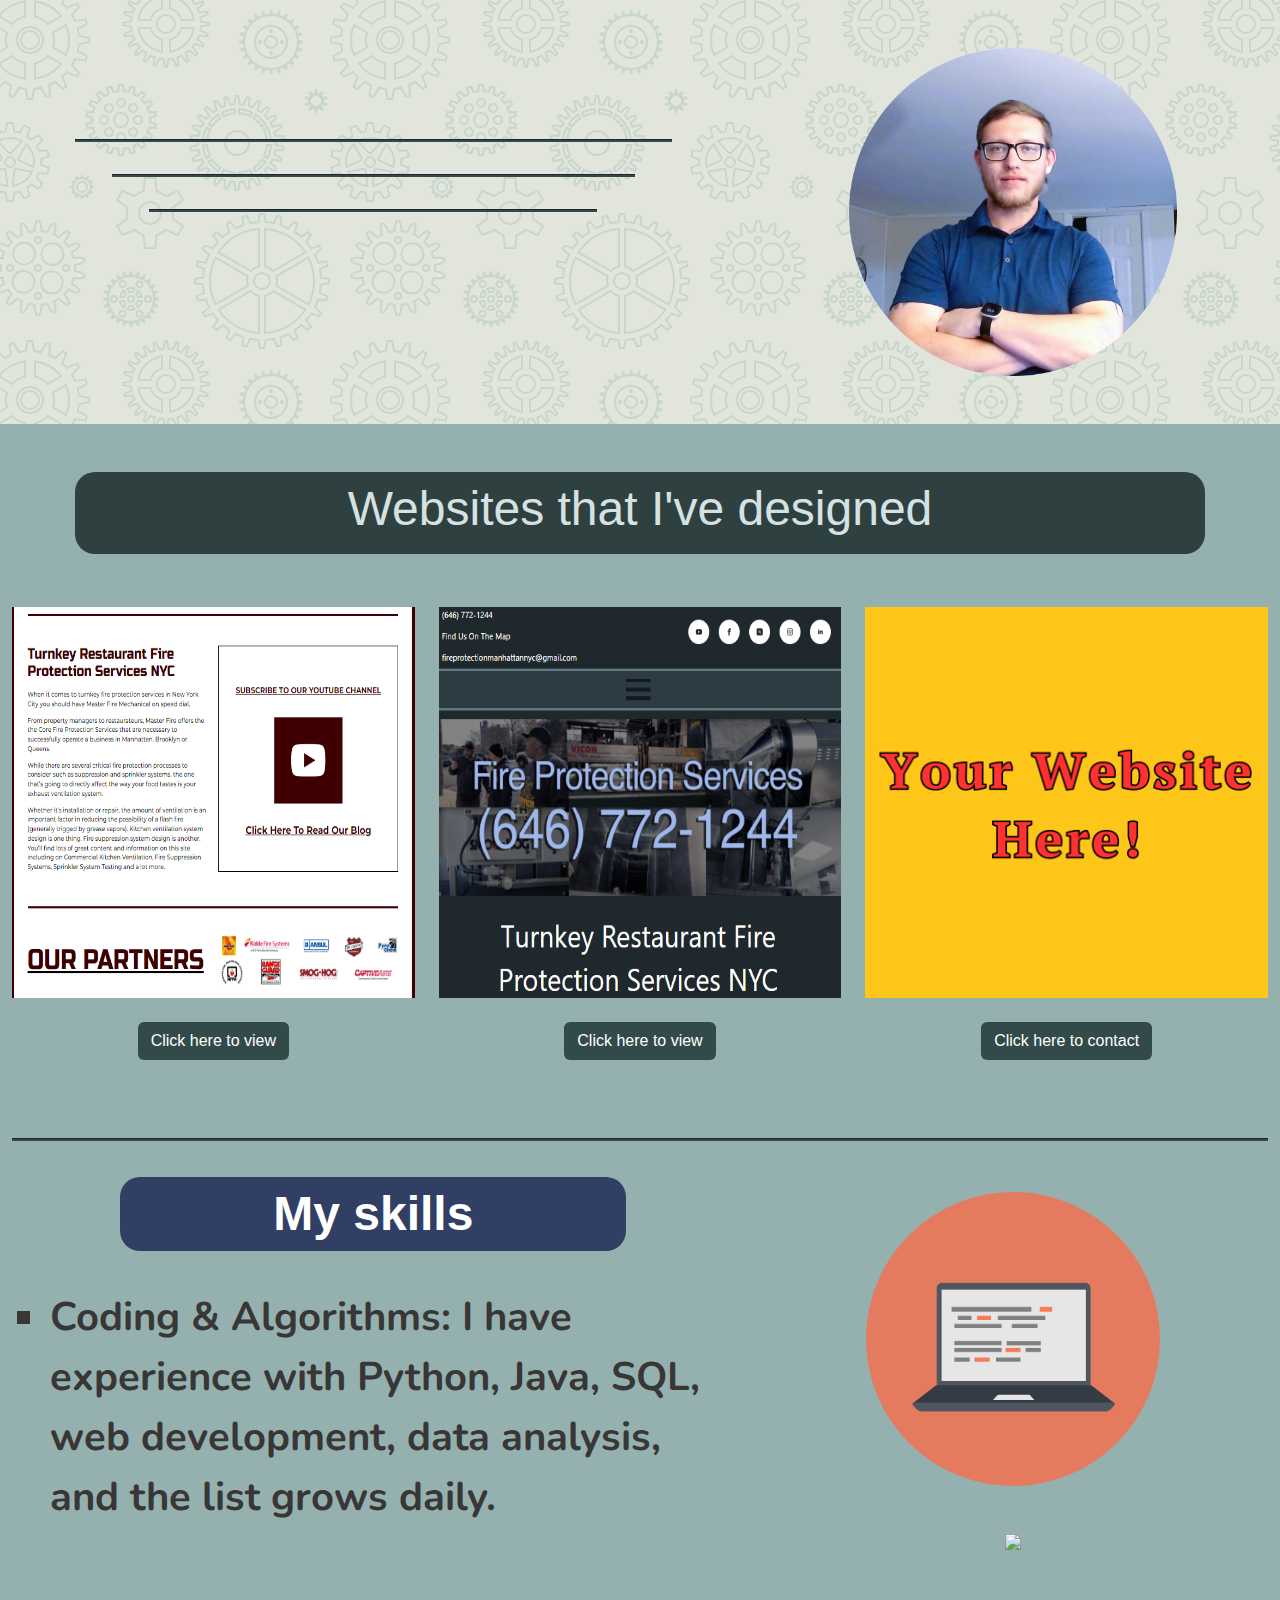
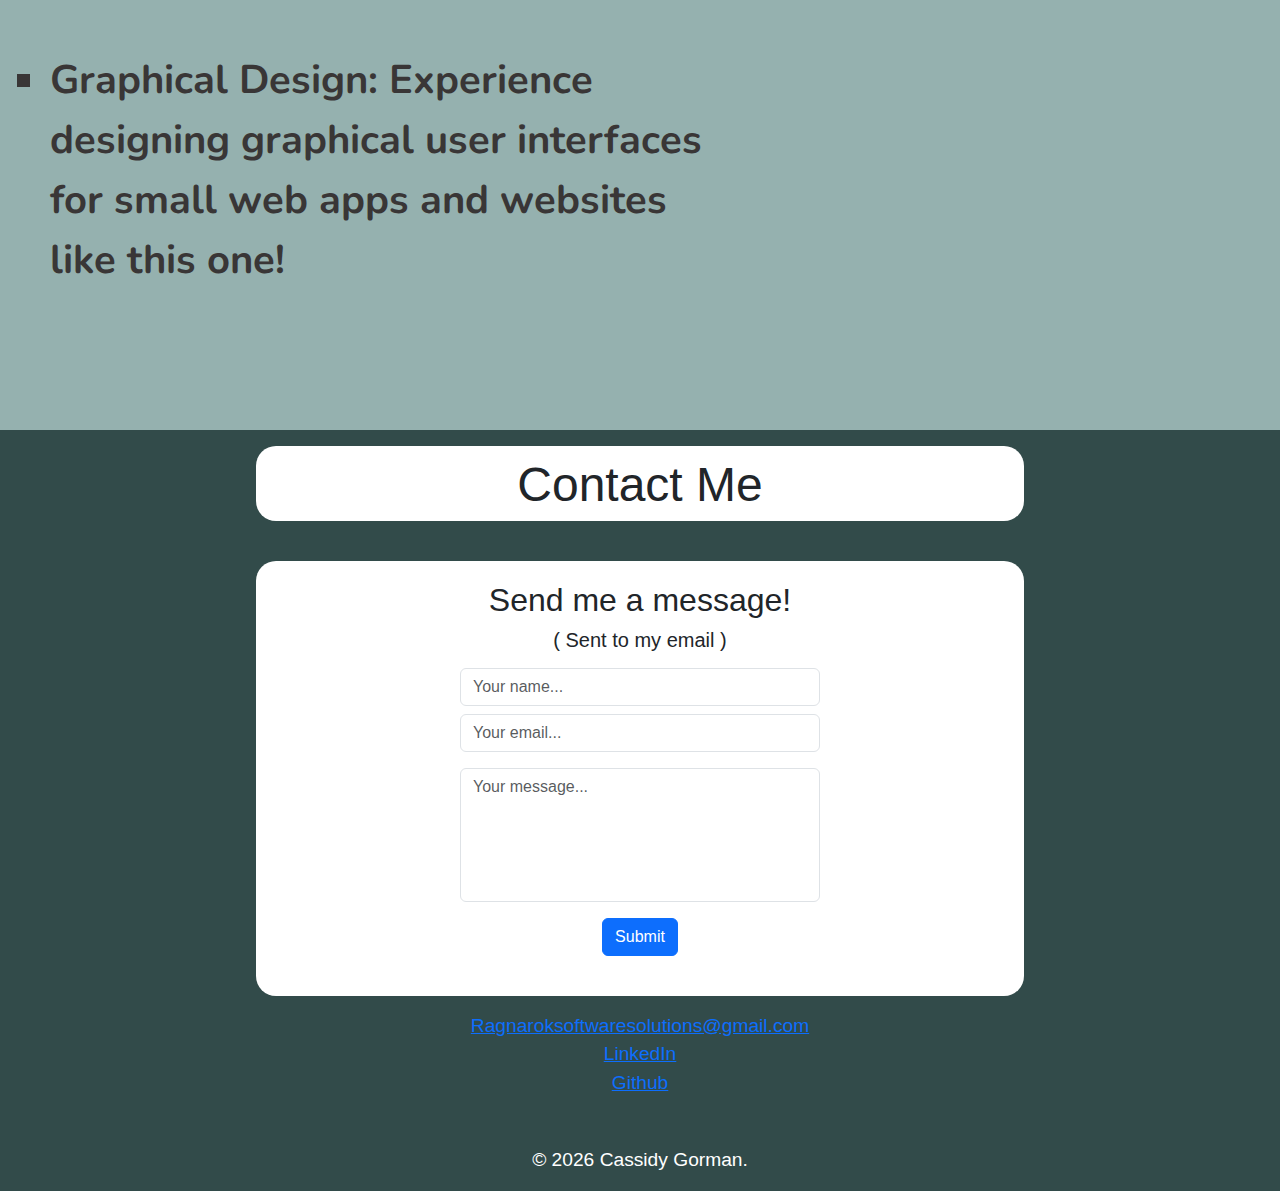
==== commit 90f0758c: "Rebuild of original website, Form & submission handling added, index.js added, new images" ====
--- a/index.html
+++ b/index.html
@@ -2,83 +2,157 @@
 <html lang="en">
 <head>
     <meta charset="UTF-8">
-    <meta name="viewport" content="width=device-width, initial-scale=1.0">
-    <title>Cassidy Gorman - Web Dev</title>
+    <meta http-equiv="X-UA-Compatible" content="IE=edge">
+    <meta name="viewport" content="width=device-width, initial-scale=1.0, minimum-scale=1">
+    <meta name="author" content="Coding With JayBird">
+    <meta name="description" content="Bootstrap 5">
+    <title>Ragnarok Software Solutions</title>
+    <!-- Bootstrap CDN -->
+    <link href="https://cdn.jsdelivr.net/npm/bootstrap@5.3.3/dist/css/bootstrap.min.css" rel="stylesheet" integrity="sha384-QWTKZyjpPEjISv5WaRU9OFeRpok6YctnYmDr5pNlyT2bRjXh0JMhjY6hW+ALEwIH" crossorigin="anonymous">
     <link rel="stylesheet" href="css/style.css">
-    <link rel="icon" href="favicon.ico">
-    <link href="https://cdn.jsdelivr.net/npm/bootstrap@5.3.2/dist/css/bootstrap.min.css" rel="stylesheet" integrity="sha384-T3c6CoIi6uLrA9TneNEoa7RxnatzjcDSCmG1MXxSR1GAsXEV/Dwwykc2MPK8M2HN" crossorigin="anonymous">
+    <link rel="stylesheet" href="css/background.css">
+    <link rel="preconnect" href="https://fonts.googleapis.com">
+   <link rel="preconnect" href="https://fonts.gstatic.com" crossorigin>
+   <link href="https://fonts.googleapis.com/css2?family=Nunito:ital,wght@0,200..1000;1,200..1000&display=swap" rel="stylesheet">
 </head>
 <body>
 
-  <!-- Bootstrap Hero Prototype -->
+   <div class="myHero container-fluid py-5">
+      
+      <div class="row" >
+         <div class="d-flex px-0 flex-column col-md col-lg-7 text-center justify-content-center align-items-center align-self-center order-sm-first">
+            <div class="introBox px-3 py-2 py-md-3 mb-4">
+              <h1 class="introText">Cassidy Gorman</h1>
+              <p class="introText">Programmer & Web Developer</p> 
+            </div>
+            <hr style="width:80%; margin-top:0;" class="introLine">
+            <hr style="width:70%;" class="introLine">
+            <hr style="width:60%; margin-bottom: 40px;" class="introLine">
+         </div>
 
-
-  <div class="container col-xxl-8 px-4 py-5 text-center ">
-   
-    <div class="row flex-lg-row-reverse align-items-center g-5 py-5">
-      
-      <div class="col-10 col-sm-8 col-lg-6 ">
-        <img src="./images/portrait.png" class="d-block mx-5 img-fluid" alt="Bootstrap Themes" width="700" height="500" loading="lazy">
+         <div class="d-flex col-md col-lg-5 px-5 align-items-center justify-content-center order-sm-last">
+            <img src="./images/portrait.png" class="img-fluid w-75" >
+         </div>
       </div>
 
-      <div class="col-lg-6">
-        <h1 class="display-5 fw-bold text-body-emphasis lh-1 mb-3">I'm Cassidy.</h1>
-        <p class="text-body-emp">A programmer & web developer.</p>
-        
-        <div class="container-fluid">
-          <img src="images/cloud.png" alt="cloud-img" class="topCloud">
-          <img src="images/cloud.png" alt="cloud-img" class="bottomCloud">
+   </div>
+
+   <div class="myContent container-fluid">
+      
+      <div class="row pb-5">
          
-        </div>
+         <div class="container-fluid py-5 pt-md-5 text-center">
+            <div class="websiteSectionBanner container-fluid px-2 py-2">
+               <h1 class="websiteSectionTitle">Websites that I've designed</h1>
+            </div>
+            
+         </div>
+         <div class="d-flex flex-column col-md-4 justify-content-center align-items-center">
+            <img src="./images/fireprotectionsystemsnyc.png" class="myIMG " >
+            <a href="https://fireprotectionsystemsnyc.com/">
+               <button type="button" class="jumpBtn btn my-4">Click here to view</button>
+            </a>
+            
+         </div>
+         <div class="d-flex flex-column col-md-4 justify-content-center align-items-center">
+            <img src="./images/masterfiremechanical.png" class="myIMG " >
+            <a href="https://masterfiremechanical.com/">
+               <button type="button" class="jumpBtn btn my-4">Click here to view</button>
+            </a>
+         </div>
+         <div class="d-flex flex-column col-md-4 justify-content-center align-items-center">
+            <img src="./images/your-website.png" class="myIMG " >
+            <button type="button" class="jumpBtn btn my-4" id="jumpBtn">Click here to contact</button>
+         </div>
+
       </div>
-    </div>
-  </div>
+      <hr class="sectionSep">
+      <div class="row">
 
+         <div class="d-flex flex-column col-md-7 align-items-center">
+            <div class="skillSectionBanner container-fluid text-center py-0">
+               <h1 class="skillListTitle my-2">My skills</h1>
+            </div>
+            
+            <div class="row justify-content-center align-items-center align-self-center">
+               <ul class="skillList">
+                  <li class="skillListItem">Coding & Algorithms: I have experience with Python, Java, SQL, web development, data analysis, and the list grows daily.</li>
+                  <li class="skillListItem">Graphical Design: Experience designing graphical user interfaces for small web apps and websites like this one!</li>
+               </ul>
+               <hr class="sectionSep-b">
+            </div>
+         </div>
+         <div class="skillImageBox d-flex flex-column col-md-5 pb-5 align-items-center">
+            <div class="row justify-content-center">
+               <img src="./images/computer.png" class="img-fluid w-75" style="border-radius: 100%;" >
+            </div>
+           
+            <div class="row justify-content-center my-5">
+               <img src="https://upload.wikimedia.org/wikipedia/commons/9/97/Circle-icons-art.svg" class="img-fluid w-100" >
+            </div>   
+         </div>
 
-    <!-- Profile Section-->
+      </div>
+       
+   </div>
 
-    <div class="container-fluid text-center pt-5 middleContainer">
-        <div class="profile">
-       
-          <h2 class="mb-5">Hello.</h2>
-          <p class="pb-5">I'm a Computer Science student with skills in Java backend management, web development, and GUI design.</p>
-        </div>
+   <div class="myContact d-flex flex-column container-fluid pt-3 " id="myContactSection">
+      
+      <div class="row justify-content-center">
+         <div class="contactSectionBanner d-flex flex-column text-center align-self-center">
+            <h1 class="contactBannerText">Contact Me</h1>
+         </div>              
+      </div>
 
-        <!-- Boostrap <hr> Prototype -->
+      <div class="row justify-content-center">
+         <div class="contactSectionContent d-flex flex-column text-center">
+            <div class="row">
+               <h2>Send me a message!</h2>  
+               <h5>( Sent to my email )</h5>
+            </div>
+            
+            <div class="row">
+               <form action="https://formspree.io/f/mwpekkqe" method="post" class="col-md-6 offset-md-3" id="myForm" autocomplete="off">
+                  <div class="form-group">
+                     <input name="Name" id="name" type="text" class="form-control my-2" placeholder="Your name..." required>
+                  </div>
+                  <div class="form-group">
+                     <input name="Email" id="email" type="email" class="form-control my-2" placeholder="Your email..." required>
+                  </div>
+                  <div class="form-group d-flex align-items-center">
+                     <textarea name="Message" id="message" rows="5" class="form-control my-2" style="resize: none;" placeholder="Your message..." required></textarea>
+                  </div>
+                  <button type="submit" class="btn btn-primary my-2">Submit</button>
+               </form>
+            </div>
 
-        <hr class="border border-success border-3 opacity-30">
-
-        <div class="skills">
-          <h2 class="my-5">My Skills :</h2>
-          <div class="skill-row">
-            <img class="computerImage" src="images/computer.png"   alt="skill1-img">
-            <h3 class="my-5">Backend Data Structures & Algorithms</h3>
-            <p class="my-5">I have experience storing data for analysis and retrieval using hashmaps, binary trees and more!</p>
-          </div>
-          <div class="skill-row">
-            <img class="paintImage" src="https://cdn-icons-png.flaticon.com/128/3528/3528221.png" alt="skill2-img">
-            <h3 class="my-5">Graphical Design</h3>
-            <p class="mb-5">Experience designing graphical user interfaces for small web apps and websites like this one!</p>
-          </div>
-        </div>
-
-
-        <hr class="border border-success border-3 opacity-30">
-
-
-        <div class="contact-me">
-          <h3 class="mb-3">Reach out to my business Email at:</h3>
-          <p>Cassidy.gor@gmail.com</p>
-          <a href="https://mail.google.com/">Contact Me</a>
-        </div>
+            <div class="row my-3">
+               <div>
+                         
+               </div>
+            </div>
+            
+            
+         </div>
       </div>
       
+
+      <div class="row mt-3">
+         <div class="col-md d-flex flex-column text-center py-0 my-0 justify-content-center">
+            <a class="footer-link" href="mailto:ragnaroksoftwaresolutions@gmail.com">Ragnaroksoftwaresolutions@gmail.com</a>
+            <div class="footer-links-box d-flex flex-column justify-content-center">
+               <a class="footer-link mx-1" href="https://www.linkedin.com/in/cassidy-gorman-a035b3232/">LinkedIn</a>
+               <a class="footer-link mx-1" href="https://github.com/Ragnarok1337">Github</a>
+           </div> 
+             
+            <p class="footerText footerTag mt-5 ">© <span class="footerText" id="year">JS failed to load</span><span class="footerText"> Cassidy Gorman.</span></p>
+         </div> 
+      </div>
+
+   </div>
+
+      <script src="index.js"></script>
+      <script src="https://cdn.jsdelivr.net/npm/bootstrap@5.3.3/dist/js/bootstrap.bundle.min.js" integrity="sha384-YvpcrYf0tY3lHB60NNkmXc5s9fDVZLESaAA55NDzOxhy9GkcIdslK1eN7N6jIeHz" crossorigin="anonymous"></script>
       
-      <div class="container-fluid text-center bottomContainer">
-        <a class="footer-link" href="https://www.linkedin.com/in/cassidy-gorman-a035b3232/">LinkedIn</a>
-        <a class="footer-link" href="https://github.com/Ragnarok1337">Github</a>
-        <a class="footer-link" href="https://www.appbrewery.co/">AppBrewery</a>
-        <p class="footerTag mt-5">© 2023 Cassidy Gorman.</p>
-      </div>
 </body>
 </html>--- a/css/style.css
+++ b/css/style.css
@@ -1,92 +1,292 @@
-/*** ELEMENT MODIFIERS ***/
-
-@media screen and (min-width: 768px) {
-    
+:root {
+    /* Color Variables */
+    --dark-green: #324B4A;
+    --teal: #439A97;
+    --light-green: #95B1AF;
+    --dark-blue: #323f64;
+    --light-blue: #7D8BBB;
   }
 
+/* General Body Default Styles */
+
 body{
+    font-family: 'Montserrat Alternates', sans-serif;
+    font-size: 1.2rem;
+}
+
+h1{
+    font-size:3rem;
+}
+
+hr{
+    background-color:var(--dark-green);
+    width:100%;
+    height:3px;
+    opacity:1;   
+}
+
+.sectionSep{
     margin:0;
-    text-align: center;
-    font-family: 'Merriweather', serif;
-    /* background-color: #cbedd5; */
-    background-image: url("data:image/svg+xml,%3Csvg xmlns='http://www.w3.org/2000/svg' width='360' height='360' viewBox='0 0 360 360'%3E%3Cpath fill='%23055e12' fill-opacity='0.08' d='M0 85.02l4.62-4.27a49.09 49.09 0 0 0 7.33 3.74l-1.2 10.24 2.66.87 5.05-9c2.62.65 5.34 1.08 8.12 1.28L28.6 98h2.8l2.02-10.12c2.74-.2 5.46-.62 8.12-1.28l5.05 8.99 2.66-.86-1.2-10.24c2.55-1.03 5-2.29 7.33-3.74l7.58 7 2.26-1.65-4.3-9.38a48.3 48.3 0 0 0 5.8-5.8l9.38 4.3 1.65-2.26-7-7.58a49.09 49.09 0 0 0 3.74-7.33l10.24 1.2.87-2.66-9-5.05a48.07 48.07 0 0 0 1.28-8.12L88 41.4v-2.8l-10.12-2.02c-.2-2.74-.62-5.46-1.28-8.12l8.99-5.05-.86-2.66-10.24 1.2c-1.03-2.55-2.29-5-3.74-7.33l7-7.58-1.65-2.26-9.38 4.3a48.3 48.3 0 0 0-5.8-5.8L62.42 0h2.16l-1.25 2.72a50.31 50.31 0 0 1 3.95 3.95l9.5-4.36 3.52 4.85-7.08 7.68c.94 1.6 1.79 3.27 2.54 4.98l10.38-1.21 1.85 5.7-9.11 5.12c.39 1.8.68 3.65.87 5.52L90 37v6l-10.25 2.05a49.9 49.9 0 0 1-.87 5.52l9.11 5.12-1.85 5.7-10.38-1.21c-.75 1.7-1.6 3.37-2.54 4.98l7.08 7.68-3.52 4.85-9.5-4.36a50.31 50.31 0 0 1-3.95 3.95l4.36 9.5-4.85 3.52-7.68-7.08c-1.6.94-3.27 1.79-4.98 2.54l1.21 10.38-5.7 1.85-5.12-9.11c-1.8.39-3.65.68-5.52.87L33 100h-6l-2.05-10.25a49.9 49.9 0 0 1-5.52-.87l-5.12 9.11-5.7-1.85 1.21-10.38c-1.7-.75-3.37-1.6-4.98-2.54L0 87.68v-2.66zM0 52.7V27.3l8.38 4.84a22.96 22.96 0 0 0 0 15.72L0 52.7zm0-39.16A39.91 39.91 0 0 1 26 .2v17.15a22.98 22.98 0 0 0-13.62 7.86L0 18.06v-4.52zm0 52.92v-4.52l12.38-7.15A22.98 22.98 0 0 0 26 62.65V79.8A39.91 39.91 0 0 1 0 66.46zM34 79.8V62.65a22.98 22.98 0 0 0 13.62-7.86l14.85 8.58A39.97 39.97 0 0 1 34 79.8zm32.48-23.36l-14.86-8.58a22.96 22.96 0 0 0 0-15.72l14.86-8.58A39.86 39.86 0 0 1 70 40a39.9 39.9 0 0 1-3.52 16.44zm-4.01-39.8L47.62 25.2A22.98 22.98 0 0 0 34 17.35V.2a39.97 39.97 0 0 1 28.47 16.43v.01zM0 50.38l5.98-3.45a25.01 25.01 0 0 1 0-13.88L0 29.6v20.78zm.5-34.35l11.48 6.63c3.27-3.4 7.44-5.8 12.02-6.94V2.47A37.96 37.96 0 0 0 .5 16.04v-.01zm0 47.92A37.96 37.96 0 0 0 24 77.53V64.28a24.97 24.97 0 0 1-12.02-6.95L.5 63.96v-.01zM36 77.53a37.96 37.96 0 0 0 23.5-13.57l-11.48-6.63A24.97 24.97 0 0 1 36 64.28v13.25zm29.5-23.96a37.91 37.91 0 0 0 0-27.14l-11.48 6.63a25.01 25.01 0 0 1 0 13.88l11.49 6.63h-.01zm-6-37.53A37.96 37.96 0 0 0 36 2.47v13.25c4.66 1.15 8.8 3.6 12.02 6.95l11.48-6.63zM30 54a14 14 0 1 1 0-28 14 14 0 0 1 0 28zm0-2a12 12 0 1 0 0-24 12 12 0 0 0 0 24zm0-2a10 10 0 1 1 0-20 10 10 0 0 1 0 20zm0-2a8 8 0 1 0 0-16 8 8 0 0 0 0 16zm77.47 45.17l-1.62-5.97 5.67-2.06 2.61 5.64c1.09-.25 2.2-.44 3.33-.58l.52-6.2h6.04l.52 6.2c1.13.14 2.24.33 3.33.58l2.6-5.64 5.68 2.06-1.62 5.97c1.02.51 2 1.07 2.95 1.69l4.35-4.38 4.62 3.88-3.53 5c.8.84 1.53 1.71 2.23 2.62l5.52-2.6 3.02 5.23-4.98 3.46c.46 1.06.86 2.14 1.2 3.25l6.02-.54 1.05 5.94-5.84 1.54c.07 1.16.07 2.32 0 3.48l5.84 1.54-1.05 5.94-6.02-.54c-.34 1.1-.74 2.2-1.2 3.25l4.98 3.46-3.02 5.22-5.52-2.6c-.7.92-1.44 1.8-2.23 2.62l3.53 5-4.62 3.89-4.35-4.38a30.2 30.2 0 0 1-2.95 1.69l1.62 5.97-5.67 2.06-2.61-5.64c-1.09.25-2.2.44-3.33.58l-.52 6.2h-6.04l-.52-6.2a30.27 30.27 0 0 1-3.33-.58l-2.6 5.64-5.68-2.06 1.62-5.97c-1.01-.5-2-1.07-2.95-1.69l-4.35 4.38-4.62-3.88 3.53-5a32.5 32.5 0 0 1-2.23-2.62l-5.52 2.6-3.02-5.23 4.98-3.46a29.66 29.66 0 0 1-1.2-3.25l-6.02.54-1.05-5.94 5.84-1.54a30.28 30.28 0 0 1 0-3.48l-5.84-1.54 1.05-5.94 6.02.54c.34-1.1.74-2.2 1.2-3.25l-4.98-3.46 3.02-5.22 5.52 2.6c.7-.92 1.44-1.8 2.23-2.62l-3.53-5 4.62-3.89 4.35 4.38a30.2 30.2 0 0 1 2.95-1.69zm15.2-1.12l-.5-6.05h-2.34l-.5 6.05c-2.18.13-4.3.5-6.32 1.1l-2.54-5.5-2.2.8 1.6 5.85a27.97 27.97 0 0 0-5.56 3.21l-4.27-4.3-1.79 1.5 3.5 4.95a28.14 28.14 0 0 0-4.12 4.92l-5.5-2.59-1.16 2.02 4.98 3.46a27.8 27.8 0 0 0-2.2 6.03l-6.03-.55-.4 2.3 5.86 1.54a28.3 28.3 0 0 0 0 6.42l-5.87 1.55.4 2.3 6.05-.56a27.8 27.8 0 0 0 2.2 6.03l-5 3.47 1.17 2.02 5.49-2.59a28.14 28.14 0 0 0 4.12 4.92l-3.5 4.96 1.79 1.5 4.27-4.31a27.97 27.97 0 0 0 5.56 3.21l-1.6 5.85 2.2.8 2.54-5.5c2.02.6 4.14.97 6.32 1.1l.5 6.05h2.34l.5-6.05c2.18-.13 4.3-.5 6.32-1.1l2.54 5.5 2.2-.8-1.6-5.85a27.97 27.97 0 0 0 5.56-3.21l4.27 4.3 1.79-1.5-3.5-4.95a28.14 28.14 0 0 0 4.12-4.92l5.5 2.59 1.16-2.02-4.98-3.46a27.8 27.8 0 0 0 2.2-6.03l6.03.55.4-2.3-5.86-1.54a28.3 28.3 0 0 0 0-6.42l5.87-1.55-.4-2.3-6.05.56a27.8 27.8 0 0 0-2.2-6.03l4.99-3.46-1.17-2.02-5.49 2.59a28.14 28.14 0 0 0-4.12-4.92l3.5-4.96-1.79-1.5-4.27 4.31a27.97 27.97 0 0 0-5.56-3.21l1.6-5.85-2.2-.8-2.54 5.5c-2.02-.6-4.14-.97-6.32-1.1l.01-.01zM121 128a8 8 0 1 1 0-16 8 8 0 0 1 0 16zm0-2a6 6 0 1 0 0-12 6 6 0 0 0 0 12zm0-18a5 5 0 1 1 0-10 5 5 0 0 1 0 10zm8.49 3.51a5 5 0 1 1 6.95-7.2 5 5 0 0 1-6.95 7.2zM133 120a5 5 0 1 1 10 0 5 5 0 0 1-10 0zm-3.51 8.49a5 5 0 1 1 7.2 6.95 5 5 0 0 1-7.2-6.95zM121 132a5 5 0 1 1 0 10 5 5 0 0 1 0-10zm-8.49-3.51a5 5 0 1 1-6.95 7.2 5 5 0 0 1 6.95-7.2zM109 120a5 5 0 1 1-10 0 5 5 0 0 1 10 0zm3.51-8.49a5 5 0 1 1-7.2-6.95 5 5 0 0 1 7.2 6.95zM121 106a3 3 0 1 0 0-6 3 3 0 0 0 0 6zm9.9 4.1a3 3 0 1 0 4.39-4.09 3 3 0 0 0-4.39 4.09zm4.1 9.9a3 3 0 1 0 6 0 3 3 0 0 0-6 0zm-4.1 9.9a3 3 0 1 0 4.09 4.39 3 3 0 0 0-4.09-4.39zM121 134a3 3 0 1 0 0 6 3 3 0 0 0 0-6zm-9.9-4.1a3 3 0 1 0-4.39 4.09 3 3 0 0 0 4.39-4.09zM107 120a3 3 0 1 0-6 0 3 3 0 0 0 6 0zm4.1-9.9a3 3 0 1 0-4.09-4.39 3 3 0 0 0 4.09 4.39zm129.42-6.95v.01c.87.07 1.74.17 2.6.3l1.5-3.91 1.94-3.64 3.89.97v4.13l-.5 4.13c.83.28 1.64.59 2.44.93l2.42-3.43 2.76-3.07 3.54 1.88-1 4-1.49 3.89c.73.47 1.45.97 2.15 1.49l3.19-2.76 3.42-2.3 2.97 2.67-1.93 3.65-2.38 3.4c.6.64 1.2 1.3 1.76 1.99l3.68-1.94 3.85-1.48 2.29 3.28-2.7 3.11-3.12 2.82c.43.76.84 1.53 1.22 2.32l4.04-1 4.1-.5 1.43 3.73-3.37 2.37-3.7 1.98c.23.84.44 1.68.62 2.54l4.17.01 4.1.5.48 3.97-3.85 1.48-4.06 1.02c.03.87.03 1.75 0 2.62l4.06 1.02 3.85 1.48-.48 3.97-4.1.51h-4.17c-.18.86-.39 1.71-.63 2.54l3.7 1.98 3.38 2.37-1.43 3.73-4.1-.5-4.04-1c-.38.79-.79 1.56-1.22 2.32l3.13 2.82 2.7 3.11-2.3 3.28-3.85-1.48-3.68-1.95a37 37 0 0 1-1.76 2l2.38 3.41 1.93 3.64-2.97 2.67-3.42-2.3-3.19-2.76a40.1 40.1 0 0 1-2.15 1.48l1.48 3.9 1 4-3.53 1.88-2.76-3.07-2.42-3.43c-.8.33-1.61.65-2.45.93l.5 4.13v4.13l-3.88.97-1.94-3.65-1.5-3.9c-.86.13-1.73.23-2.6.31L240 187l-1 4h-4l-1-4-.52-4.16a37.6 37.6 0 0 1-2.6-.3l-1.5 3.91-1.94 3.64-3.89-.97v-4.13l.5-4.13c-.83-.28-1.64-.59-2.44-.93l-2.42 3.43-2.76 3.07-3.54-1.88 1-4 1.49-3.89c-.74-.47-1.45-.97-2.15-1.49l-3.19 2.76-3.42 2.3-2.97-2.67 1.93-3.65 2.38-3.4c-.61-.65-1.2-1.31-1.76-1.99l-3.68 1.94-3.85 1.48-2.29-3.28 2.7-3.11 3.12-2.82c-.43-.76-.84-1.53-1.22-2.32l-4.04 1-4.1.5-1.43-3.73 3.37-2.37 3.7-1.98c-.23-.84-.44-1.68-.62-2.54l-4.17-.01-4.1-.5-.48-3.97 3.85-1.48 4.06-1.02c-.03-.87-.03-1.75 0-2.62l-4.06-1.02-3.85-1.48.48-3.97 4.1-.51h4.17c.18-.86.39-1.71.63-2.54l-3.7-1.98-3.38-2.37 1.43-3.73 4.1.5 4.04 1c.38-.79.79-1.56 1.22-2.32l-3.13-2.82-2.7-3.11 2.3-3.28 3.85 1.48 3.68 1.95a37 37 0 0 1 1.76-2l-2.38-3.41-1.93-3.64 2.97-2.67 3.42 2.3 3.19 2.76c.7-.52 1.41-1.02 2.15-1.48l-1.48-3.9-1-4 3.53-1.88 2.76 3.07 2.42 3.43c.8-.33 1.61-.65 2.45-.93l-.5-4.13v-4.13l3.88-.97 1.94 3.65 1.5 3.9c.86-.13 1.73-.23 2.6-.31L234 99l1-4h4l1 4 .52 4.15zm-14.3 3.4c-1.83.54-3.6 1.21-5.3 2l-3.5-4.97-1.38-1.53-.88.47.5 2 2.16 5.67a38.09 38.09 0 0 0-4.66 3.22l-4.61-4-1.71-1.15-.75.67.97 1.82 3.47 4.98a38.22 38.22 0 0 0-3.79 4.28l-5.37-2.84-1.92-.74-.57.82 1.35 1.56 4.52 4.09a37.9 37.9 0 0 0-2.64 5l-5.89-1.45-2.04-.25-.36.94 1.69 1.18 5.36 2.87a37.74 37.74 0 0 0-1.35 5.5l-6.08.01-2.04.25-.12 1 1.92.73 5.9 1.5a38.54 38.54 0 0 0 0 5.65l-5.9 1.49-1.92.74.12.99 2.04.25 6.08.01c.31 1.86.77 3.7 1.35 5.5l-5.36 2.87-1.7 1.18.37.94 2.04-.25 5.9-1.46a37.9 37.9 0 0 0 2.63 5.01l-4.52 4.1-1.35 1.55.57.82 1.92-.74 5.37-2.84a38.22 38.22 0 0 0 3.8 4.28l-3.48 4.98-.97 1.82.75.67 1.7-1.15 4.62-4a38.09 38.09 0 0 0 4.66 3.22l-2.17 5.67-.5 2 .89.47 1.38-1.53 3.5-4.98c1.7.8 3.47 1.47 5.3 2l-.73 6.04v2.06l.97.24.97-1.82 2.2-5.68c1.83.36 3.7.6 5.62.68L236 187l.5 2h1l.5-2 .75-6.04a38.2 38.2 0 0 0 5.62-.68l2.2 5.68.97 1.82.97-.24v-2.06l-.73-6.03c1.83-.54 3.6-1.21 5.3-2l3.5 4.97 1.38 1.53.88-.47-.5-2-2.16-5.67a38.09 38.09 0 0 0 4.66-3.22l4.61 4 1.71 1.15.75-.67-.97-1.82-3.47-4.98a38.22 38.22 0 0 0 3.79-4.28l5.37 2.84 1.92.74.57-.82-1.35-1.56-4.52-4.09c1-1.6 1.88-3.27 2.64-5l5.89 1.45 2.04.25.36-.94-1.69-1.18-5.36-2.87a37.4 37.4 0 0 0 1.35-5.5l6.08-.01 2.04-.25.12-1-1.92-.73-5.9-1.5c.14-1.88.14-3.77 0-5.65l5.9-1.49 1.92-.74-.12-.99-2.04-.25-6.08-.01a37.4 37.4 0 0 0-1.35-5.5l5.36-2.87 1.7-1.18-.37-.94-2.04.25-5.9 1.46a37.9 37.9 0 0 0-2.63-5.01l4.52-4.1 1.35-1.55-.57-.82-1.92.74-5.37 2.84a38.22 38.22 0 0 0-3.8-4.28l3.48-4.98.97-1.82-.75-.67-1.7 1.15-4.62 4a38.09 38.09 0 0 0-4.66-3.22l2.17-5.67.5-2-.89-.47-1.38 1.53-3.5 4.98c-1.7-.8-3.47-1.47-5.3-2l.73-6.04v-2.06l-.97-.24-.97 1.82-2.2 5.68c-1.83-.36-3.7-.6-5.62-.68L238 99l-.5-2h-1l-.5 2-.75 6.04c-1.92.09-3.8.32-5.62.68l-2.2-5.68-.97-1.82-.97.24v2.06l.73 6.03zm-5.85 5.65A34.82 34.82 0 0 1 236 108v6a28.8 28.8 0 0 0-12.63 3.39l-3-5.2v.01zm2.8.83l1 1.74a30.8 30.8 0 0 1 9.83-2.63v-2.01a32.8 32.8 0 0 0-10.83 2.9zm-4.53.17l3 5.2a29.12 29.12 0 0 0-9.24 9.24l-5.2-3a35.18 35.18 0 0 1 11.44-11.44zm-.67 2.84a33.19 33.19 0 0 0-7.93 7.93l1.74 1a31.18 31.18 0 0 1 7.2-7.2l-1.01-1.73zm-11.77 10.33h-.01l5.2 3A28.8 28.8 0 0 0 208 142h-6a34.82 34.82 0 0 1 4.2-15.63zm.83 2.8a32.8 32.8 0 0 0-2.9 10.83h2.01a30.8 30.8 0 0 1 2.63-9.83l-1.74-1zM202.01 144h6.01c.15 4.41 1.3 8.73 3.38 12.63l-5.2 3a34.82 34.82 0 0 1-4.19-15.63zm2.12 2a32.8 32.8 0 0 0 2.9 10.84l1.74-1a30.8 30.8 0 0 1-2.63-9.84h-2.01zm3.07 15.36l5.2-3c2.34 3.74 5.5 6.9 9.24 9.24l-3 5.2a35.18 35.18 0 0 1-11.44-11.44zm2.84.67a33.19 33.19 0 0 0 7.93 7.93l1-1.74a31.18 31.18 0 0 1-7.2-7.2l-1.73 1.01zm10.33 11.77v.01l3-5.2A28.85 28.85 0 0 0 236 172v6a34.82 34.82 0 0 1-15.63-4.2zm2.8-.83a32.8 32.8 0 0 0 10.83 2.9v-2.01a30.8 30.8 0 0 1-9.83-2.63l-1 1.74zm14.83 5.02v-6.01c4.41-.15 8.73-1.3 12.63-3.38l3 5.2a34.82 34.82 0 0 1-15.63 4.19zm2-2.12a32.8 32.8 0 0 0 10.84-2.9l-1-1.74a30.8 30.8 0 0 1-9.84 2.63v2.01zm15.36-3.07l-3-5.2c3.74-2.34 6.9-5.5 9.24-9.24l5.2 3a35.18 35.18 0 0 1-11.44 11.44zm.67-2.84a33.19 33.19 0 0 0 7.93-7.93l-1.74-1a31.18 31.18 0 0 1-7.2 7.2l1.01 1.73zm11.77-10.33h.01l-5.2-3A28.85 28.85 0 0 0 266 144h6a34.82 34.82 0 0 1-4.2 15.63zm-.83-2.8a32.8 32.8 0 0 0 2.9-10.83h-2.01a30.8 30.8 0 0 1-2.63 9.83l1.74 1zm5.02-14.83h-6.01a28.85 28.85 0 0 0-3.38-12.63l5.2-3a34.82 34.82 0 0 1 4.19 15.63zm-2.12-2a32.8 32.8 0 0 0-2.9-10.84l-1.74 1a30.8 30.8 0 0 1 2.63 9.84h2.01zm-3.07-15.36l-5.2 3a29.12 29.12 0 0 0-9.24-9.24l3-5.2a35.18 35.18 0 0 1 11.44 11.44zm-2.84-.67a33.19 33.19 0 0 0-7.93-7.93l-1 1.74a31.18 31.18 0 0 1 7.2 7.2l1.73-1.01zM238 108a34.82 34.82 0 0 1 15.63 4.19l-3 5.2a28.85 28.85 0 0 0-12.63-3.38V108zm12.84 5.02a32.8 32.8 0 0 0-10.84-2.9v2.01a30.8 30.8 0 0 1 9.83 2.63l1-1.74h.01zM237 156a13 13 0 1 1 0-26 13 13 0 0 1 0 26zm0-2a11 11 0 1 0 0-22 11 11 0 0 0 0 22zM137.54 0h56.92l-.74 1.03c.57.7 1.12 1.4 1.64 2.14l7.75-2.9 2 3.46-6.38 5.25c.37.82.72 1.65 1.03 2.5l8.22-.8 1.04 3.86-7.52 3.43c.15.88.26 1.77.35 2.67L210 22v4l-8.15 1.36c-.09.9-.2 1.8-.35 2.67l7.52 3.43-1.04 3.86-8.22-.8c-.31.85-.66 1.68-1.03 2.5l6.38 5.25-2 3.46-7.75-2.9c-.52.74-1.07 1.45-1.64 2.14l4.8 6.73-2.82 2.83-6.73-4.8c-.7.56-1.4 1.11-2.14 1.63l2.9 7.75-3.46 2-5.25-6.38c-.82.37-1.65.72-2.5 1.03l.8 8.22-3.86 1.04-3.43-7.52c-.88.15-1.77.26-2.67.35L168 68h-4l-1.36-8.15c-.9-.09-1.8-.2-2.67-.35l-3.43 7.52-3.86-1.04.8-8.22c-.85-.31-1.68-.66-2.5-1.03l-5.25 6.38-3.46-2 2.9-7.75a36.15 36.15 0 0 1-2.14-1.64l-6.73 4.8-2.83-2.82 4.8-6.73c-.56-.7-1.11-1.4-1.63-2.14l-7.75 2.9-2-3.46 6.38-5.25c-.37-.82-.72-1.65-1.03-2.5l-8.22.8-1.04-3.86 7.52-3.43c-.15-.88-.26-1.77-.35-2.67L122 26v-4l8.15-1.36c.09-.9.2-1.8.35-2.67l-7.52-3.43 1.04-3.86 8.22.8c.31-.85.66-1.68 1.03-2.5l-6.38-5.25 2-3.46 7.75 2.9c.52-.74 1.07-1.45 1.64-2.14L137.54 0zm2.43 0l.83 1.17a34.14 34.14 0 0 0-3.38 4.4l-7.63-2.86-.33.58 6.29 5.18a33.79 33.79 0 0 0-2.13 5.12l-8.1-.78-.18.64 7.42 3.37a34.02 34.02 0 0 0-.72 5.5L124 23.68v.66l8.04 1.34c.1 1.88.33 3.72.72 5.5l-7.42 3.38.18.64 8.1-.78a33.88 33.88 0 0 0 2.13 5.12l-6.29 5.18.33.58 7.63-2.86c1 1.56 2.14 3.03 3.38 4.4l-4.73 6.63.47.47 6.63-4.73a34.14 34.14 0 0 0 4.4 3.38l-2.86 7.63.58.33 5.18-6.29c1.63.84 3.35 1.56 5.12 2.13l-.78 8.1.64.18 3.37-7.42c1.79.39 3.63.63 5.5.72l1.35 8.04h.66l1.34-8.04c1.88-.1 3.72-.33 5.5-.72l3.38 7.42.64-.18-.78-8.1a33.88 33.88 0 0 0 5.12-2.13l5.18 6.29.58-.33-2.86-7.63c1.56-1 3.03-2.14 4.4-3.38l6.63 4.73.47-.47-4.73-6.63a34.14 34.14 0 0 0 3.38-4.4l7.63 2.86.33-.58-6.29-5.18a33.79 33.79 0 0 0 2.13-5.12l8.1.78.18-.64-7.42-3.37c.39-1.79.63-3.63.72-5.5l8.04-1.35v-.66l-8.04-1.34c-.1-1.88-.33-3.72-.72-5.5l7.42-3.38-.18-.64-8.1.78a33.79 33.79 0 0 0-2.13-5.12l6.29-5.18-.33-.58-7.63 2.86c-1-1.56-2.14-3.03-3.38-4.4l.83-1.17h-52.06V0zm-2.82 27h14.15A15.02 15.02 0 0 0 163 38.7v14.15A29.01 29.01 0 0 1 137.15 27zm12.57-27H163v9.3A15.02 15.02 0 0 0 151.3 21h-14.15a28.99 28.99 0 0 1 12.57-21zM169 52.85V38.7A15.02 15.02 0 0 0 180.7 27h14.15A29.01 29.01 0 0 1 169 52.85zM182.28 0a28.99 28.99 0 0 1 12.57 21H180.7A15.02 15.02 0 0 0 169 9.3V0h13.28zm-42.82 29A27.03 27.03 0 0 0 161 50.54V40.25A17.04 17.04 0 0 1 149.75 29h-10.29zm14.16-29a27.04 27.04 0 0 0-14.16 19h10.29A17.04 17.04 0 0 1 161 7.75V0h-7.38zM171 50.54A27.03 27.03 0 0 0 192.54 29h-10.29A17.04 17.04 0 0 1 171 40.25v10.29zM178.38 0H171v7.75A17.04 17.04 0 0 1 182.25 19h10.29a27.04 27.04 0 0 0-14.16-19zM166 34a10 10 0 1 1 0-20 10 10 0 0 1 0 20zm0-2a8 8 0 1 0 0-16 8 8 0 0 0 0 16zm-39.51 176.15l-10.67-7.95 6-10.4 12.23 5.27a23.97 23.97 0 0 1 8.4-4.86L144 177h12l1.55 13.21a23.97 23.97 0 0 1 8.4 4.86l12.23-5.27 6 10.4-10.67 7.95a24 24 0 0 1 0 9.7l10.67 7.95-6 10.4-12.23-5.27a23.97 23.97 0 0 1-8.4 4.86L156 249h-12l-1.55-13.21a23.97 23.97 0 0 1-8.4-4.86l-12.23 5.27-6-10.4 10.67-7.95a24.1 24.1 0 0 1 0-9.7zm29.25-16.4l-1.5-12.75h-8.48l-1.5 12.76c-3.75 1-7.1 2.99-9.79 5.65l-11.8-5.08-4.23 7.34 10.3 7.68c-.98 3.7-.98 7.6 0 11.3l-10.3 7.68 4.23 7.34 11.8-5.08a22.1 22.1 0 0 0 9.8 5.65l1.5 12.76h8.47l1.5-12.76c3.75-1 7.1-2.99 9.79-5.65l11.8 5.08 4.23-7.34-10.3-7.68c.98-3.7.98-7.6 0-11.3l10.3-7.68-4.23-7.34-11.8 5.08a21.98 21.98 0 0 0-9.8-5.65l.01-.01zM150 225a12 12 0 1 1 0-24 12 12 0 0 1 0 24zm0-2a10 10 0 1 0 0-20 10 10 0 0 0 0 20zm3.53 67.72l4.26.07.51 1.93-3.65 2.19c.11.63.2 1.27.25 1.92L159 298v2l-4.1 1.17c-.05.65-.14 1.29-.25 1.92l3.65 2.2-.51 1.92-4.26.07c-.22.61-.47 1.21-.74 1.8l2.96 3.05-1 1.74-4.13-1.04a24.1 24.1 0 0 1-1.18 1.54l2.07 3.72-1.42 1.42-3.72-2.07c-.5.41-1.01.8-1.54 1.18l1.04 4.13-1.74 1-3.05-2.96c-.59.27-1.19.52-1.8.74l-.07 4.26-1.93.51-2.19-3.65c-.63.11-1.27.2-1.92.25L132 327h-2l-1.17-4.1c-.65-.05-1.29-.14-1.92-.25l-2.2 3.65-1.92-.51-.07-4.26c-.61-.22-1.21-.47-1.8-.74l-3.05 2.96-1.74-1 1.04-4.13a24.1 24.1 0 0 1-1.54-1.18l-3.72 2.07-1.42-1.42 2.07-3.72c-.41-.5-.8-1.01-1.18-1.54l-4.13 1.04-1-1.74 2.96-3.05c-.27-.59-.52-1.19-.74-1.8l-4.26-.07-.51-1.93 3.65-2.19c-.11-.63-.2-1.27-.25-1.92L103 300v-2l4.1-1.17c.05-.65.14-1.29.25-1.92l-3.65-2.2.51-1.92 4.26-.07c.22-.61.47-1.21.74-1.8l-2.96-3.05 1-1.74 4.13 1.04c.38-.53.77-1.04 1.18-1.54l-2.07-3.72 1.42-1.42 3.72 2.07c.5-.41 1.01-.8 1.54-1.18l-1.04-4.13 1.74-1 3.05 2.96c.59-.27 1.19-.52 1.8-.74l.07-4.26 1.93-.51 2.19 3.65c.63-.11 1.27-.2 1.92-.25L130 271h2l1.17 4.1c.65.05 1.29.14 1.92.25l2.2-3.65 1.92.51.07 4.26c.61.22 1.21.47 1.8.74l3.05-2.96 1.74 1-1.04 4.13c.53.38 1.04.77 1.54 1.18l3.72-2.07 1.42 1.42-2.07 3.72c.41.5.8 1.01 1.18 1.54l4.13-1.04 1 1.74-2.96 3.05c.27.59.52 1.19.74 1.8zM109 299a22 22 0 1 0 44 0 22 22 0 0 0-44 0zm27.11-10.86l-3 5.22a6 6 0 0 0-4.21 0l-3.01-5.22a11.95 11.95 0 0 1 10.22 0zm1.74 1a12 12 0 0 1 5.1 8.86h-6.01a6.01 6.01 0 0 0-2.1-3.64l3-5.22h.01zm-13.7 0l3.02 5.22a6.01 6.01 0 0 0-2.1 3.64h-6.03a12 12 0 0 1 5.11-8.86zm-5.1 10.86h6.01a6.01 6.01 0 0 0 2.1 3.64l-3 5.22a12 12 0 0 1-5.12-8.86h.01zm6.84 9.86l3-5.22a6 6 0 0 0 4.21 0l3.01 5.22a11.95 11.95 0 0 1-10.22 0zm11.96-1l-3.02-5.22a6.01 6.01 0 0 0 2.1-3.64h6.03a12 12 0 0 1-5.11 8.86zm-4.68-19.62a10.04 10.04 0 0 0-4.34 0l1.05 1.82c.74-.1 1.5-.1 2.24 0l1.05-1.82zm5.2 3l-1.05 1.82c.46.59.84 1.24 1.12 1.94h2.1a9.99 9.99 0 0 0-2.17-3.76zm-14.74 0a9.99 9.99 0 0 0-2.17 3.76h2.1c.28-.7.66-1.35 1.12-1.94l-1.05-1.82zm-2.17 9.76a9.99 9.99 0 0 0 2.17 3.76l1.05-1.82a8.01 8.01 0 0 1-1.12-1.94h-2.1zm7.37 6.76c1.43.32 2.91.32 4.34 0l-1.05-1.82c-.74.1-1.5.1-2.24 0l-1.05 1.82zm9.54-3a9.99 9.99 0 0 0 2.17-3.76h-2.1c-.28.7-.66 1.35-1.12 1.94l1.05 1.82zM127 299a4 4 0 1 1 8 0 4 4 0 0 1-8 0zm2 0a2 2 0 1 0 4 0 2 2 0 0 0-4 0zm15 0a4 4 0 1 1 8 0 4 4 0 0 1-8 0zm-6.5 11.26a4 4 0 1 1 4 6.93 4 4 0 0 1-4-6.93zm-13 0a4 4 0 1 1-4 6.93 4 4 0 0 1 4-6.93zM118 299a4 4 0 1 1-8 0 4 4 0 0 1 8 0zm6.5-11.26a4 4 0 1 1-4-6.93 4 4 0 0 1 4 6.93zm13 0a4 4 0 1 1 4-6.93 4 4 0 0 1-4 6.93zM146 299a2 2 0 1 0 4 0 2 2 0 0 0-4 0zm-7.5 12.99a2 2 0 1 0 1.66 3.64 2 2 0 0 0-1.66-3.64zm-15 0a2 2 0 1 0-2.15 3.38 2 2 0 0 0 2.15-3.38zM116 299a2 2 0 1 0-4 0 2 2 0 0 0 4 0zm7.5-12.99a2 2 0 1 0-1.66-3.64 2 2 0 0 0 1.66 3.64zm15 0a2 2 0 1 0 2.15-3.38 2 2 0 0 0-2.15 3.38zm103.8-61.7l-.8-8.22 5.8-1.55 3.42 7.52c2.26-.43 4.57-.74 6.92-.9L259 213h6l1.36 8.16c2.35.16 4.66.47 6.92.9l3.42-7.52 5.8 1.55-.8 8.22c2.21.77 4.37 1.66 6.45 2.68l5.25-6.38 5.2 3-2.9 7.74a60.25 60.25 0 0 1 5.53 4.25l6.73-4.8 4.24 4.24-4.8 6.73a60.25 60.25 0 0 1 4.25 5.53l7.74-2.9 3 5.2-6.38 5.25a59.62 59.62 0 0 1 2.68 6.45l8.22-.8 1.55 5.8-7.52 3.42c.43 2.26.74 4.57.9 6.92L330 278v6l-8.16 1.36a60.03 60.03 0 0 1-.9 6.92l7.52 3.42-1.55 5.8-8.22-.8a59.62 59.62 0 0 1-2.68 6.45l6.38 5.25-3 5.2-7.74-2.9a60.25 60.25 0 0 1-4.25 5.53l4.8 6.73-4.24 4.24-6.73-4.8a60.25 60.25 0 0 1-5.53 4.25l2.9 7.74-5.2 3-5.25-6.38a59.62 59.62 0 0 1-6.45 2.68l.8 8.22-5.8 1.55-3.42-7.52c-2.26.43-4.57.74-6.92.9L265 349h-6l-1.36-8.16a60.03 60.03 0 0 1-6.92-.9l-3.42 7.52-5.8-1.55.8-8.22a59.62 59.62 0 0 1-6.45-2.68l-5.25 6.38-5.2-3 2.9-7.74a60.25 60.25 0 0 1-5.53-4.25l-6.73 4.8-4.24-4.24 4.8-6.73a60.25 60.25 0 0 1-4.25-5.53l-7.74 2.9-3-5.2 6.38-5.25a59.62 59.62 0 0 1-2.68-6.45l-8.22.8-1.55-5.8 7.52-3.42c-.43-2.29-.73-4.6-.9-6.92L194 284v-6l8.16-1.36c.16-2.35.47-4.66.9-6.92l-7.52-3.42 1.55-5.8 8.22.8c.77-2.2 1.66-4.35 2.68-6.45l-6.38-5.25 3-5.2 7.74 2.9a60.25 60.25 0 0 1 4.25-5.53l-4.8-6.73 4.24-4.24 6.73 4.8a60.25 60.25 0 0 1 5.53-4.25l-2.9-7.74 5.2-3 5.25 6.38a59.62 59.62 0 0 1 6.45-2.68zm2.12 1.4c-3.15 1-6.19 2.27-9.08 3.77l-5.19-6.3-2.3 1.33 2.86 7.65a58.24 58.24 0 0 0-7.79 5.98l-6.65-4.75-1.88 1.88 4.75 6.65a58.24 58.24 0 0 0-5.98 7.79l-7.65-2.86-1.33 2.3 6.3 5.2a57.64 57.64 0 0 0-3.77 9.07l-8.12-.79-.69 2.58 7.43 3.38a58 58 0 0 0-1.27 9.73l-8.06 1.35v2.66l8.06 1.35c.15 3.32.58 6.58 1.27 9.73l-7.43 3.38.7 2.58 8.11-.79c1 3.15 2.27 6.19 3.77 9.08l-6.3 5.19 1.33 2.3 7.65-2.86a58.24 58.24 0 0 0 5.98 7.79l-4.75 6.65 1.88 1.88 6.65-4.75a60.3 60.3 0 0 0 7.79 5.98l-2.86 7.65 2.3 1.33 5.2-6.3a56.99 56.99 0 0 0 9.07 3.77l-.79 8.12 2.58.69 3.38-7.43c3.15.69 6.4 1.12 9.73 1.27l1.35 8.06h2.66l1.35-8.06c3.32-.15 6.58-.58 9.73-1.27l3.38 7.43 2.58-.7-.79-8.11c3.15-1 6.19-2.27 9.08-3.77l5.19 6.3 2.3-1.33-2.86-7.65a58.24 58.24 0 0 0 7.79-5.98l6.65 4.75 1.88-1.88-4.75-6.65a60.3 60.3 0 0 0 5.98-7.79l7.65 2.86 1.33-2.3-6.3-5.2a56.99 56.99 0 0 0 3.77-9.07l8.12.79.69-2.58-7.43-3.38a58 58 0 0 0 1.27-9.73l8.06-1.35v-2.66l-8.06-1.35a58.04 58.04 0 0 0-1.27-9.73l7.43-3.38-.7-2.58-8.11.79c-1-3.15-2.27-6.19-3.77-9.08l6.3-5.19-1.33-2.3-7.65 2.86a58.24 58.24 0 0 0-5.98-7.79l4.75-6.65-1.88-1.88-6.65 4.75a58.24 58.24 0 0 0-7.79-5.98l2.86-7.65-2.3-1.33-5.2 6.3a57.64 57.64 0 0 0-9.07-3.77l.79-8.12-2.58-.69-3.38 7.43a58 58 0 0 0-9.73-1.27l-1.35-8.06h-2.66l-1.35 8.06c-3.32.15-6.58.58-9.73 1.27l-3.38-7.43-2.58.7.79 8.11zm4.58 50.1a13.96 13.96 0 0 0 0 10.39l-33.88 19.55A52.77 52.77 0 0 1 209 281c0-8.94 2.21-17.37 6.12-24.75L249 275.8v.01zm2-3.47l-33.87-19.56A52.97 52.97 0 0 1 260 228.04v39.1a13.99 13.99 0 0 0-9 5.2zm0 17.32a13.99 13.99 0 0 0 9 5.2v39.1a52.97 52.97 0 0 1-42.87-24.74L251 289.66zm13 5.2a13.99 13.99 0 0 0 9-5.2l33.87 19.56A52.97 52.97 0 0 1 264 333.96v-39.1zm11-8.66a13.96 13.96 0 0 0 0-10.4l33.88-19.55A52.77 52.77 0 0 1 315 281c0 8.94-2.21 17.37-6.12 24.75L275 286.2zm-2-13.86a13.99 13.99 0 0 0-9-5.2v-39.1a52.97 52.97 0 0 1 42.87 24.74L273 272.34zm-57.04-13.3A50.8 50.8 0 0 0 211 281a50.8 50.8 0 0 0 4.96 21.96l30.62-17.68c-.78-2.8-.78-5.76 0-8.56l-30.62-17.68zm4-6.93l30.62 17.68a16.08 16.08 0 0 1 7.42-4.29v-35.35a50.96 50.96 0 0 0-38.04 21.96zm0 57.78A50.96 50.96 0 0 0 258 331.85V296.5a15.98 15.98 0 0 1-7.42-4.29l-30.62 17.68zM266 331.85a50.96 50.96 0 0 0 38.04-21.96l-30.62-17.68a16.08 16.08 0 0 1-7.42 4.29v35.35zm42.04-28.89A50.8 50.8 0 0 0 313 281a50.8 50.8 0 0 0-4.96-21.96l-30.62 17.68c.78 2.8.78 5.76 0 8.56l30.62 17.68zm-4-50.85A50.96 50.96 0 0 0 266 230.15v35.35c2.86.74 5.41 2.25 7.42 4.29l30.62-17.68zM262 290a9 9 0 1 1 0-18 9 9 0 0 1 0 18zm0-2a7 7 0 1 0 0-14 7 7 0 0 0 0 14zM0 242.64l2.76.4 4.75 2.27a38.2 38.2 0 0 1 2.85-3.4l-3.06-4.28-1.69-5.11 3.07-2.58 4.74 2.55 3.69 3.76a37.96 37.96 0 0 1 3.84-2.22l-1.42-5.07.17-5.38 3.76-1.37 3.6 4.02 2.17 4.79c1.42-.34 2.88-.6 4.37-.77L34 225l2-5h4l2 5 .4 5.25c1.49.17 2.95.43 4.37.77l2.18-4.8 3.59-4 3.76 1.36.17 5.38-1.42 5.07c1.33.67 2.6 1.41 3.84 2.22l3.69-3.76 4.74-2.55 3.07 2.58-1.69 5.11-3.06 4.29a38.2 38.2 0 0 1 2.85 3.4l4.75-2.28 5.33-.77 2 3.46-3.33 4.23-4.34 2.98c.59 1.36 1.1 2.75 1.52 4.17l5.23-.52 5.27 1.1.7 3.94-4.58 2.84-5.1 1.31a38.6 38.6 0 0 1 0 4.44l5.1 1.3 4.58 2.85-.7 3.93-5.27 1.1-5.23-.5a36.3 36.3 0 0 1-1.52 4.16l4.34 2.98 3.33 4.23-2 3.46-5.33-.77-4.75-2.27a38.2 38.2 0 0 1-2.85 3.4l3.06 4.28 1.69 5.11-3.07 2.58-4.74-2.55-3.69-3.76a37.96 37.96 0 0 1-3.84 2.22l1.42 5.07-.17 5.38-3.76 1.37-3.6-4.02-2.17-4.79c-1.42.34-2.88.6-4.37.77L42 311l-2 5h-4l-2-5-.4-5.25a37.87 37.87 0 0 1-4.37-.77l-2.18 4.8-3.59 4-3.76-1.36-.17-5.38 1.42-5.07c-1.32-.66-2.6-1.4-3.84-2.22l-3.69 3.76-4.74 2.55-3.07-2.58 1.69-5.11 3.06-4.29a38.2 38.2 0 0 1-2.85-3.4l-4.75 2.28-2.76.4v-8.17l3.1-2.13a37.72 37.72 0 0 1-1.52-4.17l-1.58.16v-8.82l.06-.01a38.6 38.6 0 0 1 0-4.44l-.06-.01v-8.82l1.58.16c.43-1.43.94-2.82 1.52-4.17L0 250.8v-8.17.01zm0 1.87v3.89l5.62 3.84a35.74 35.74 0 0 0-2.55 7.02l-3.07-.3v4.75l2.2.56a36.42 36.42 0 0 0 0 7.46l-2.2.56v4.75l3.07-.3a35.2 35.2 0 0 0 2.55 7.02L0 287.6v3.89l1.76-.26 6.41-3.07c1.4 2.06 3 3.98 4.8 5.71l-4.14 5.78-1.01 3.07 1.22 1.03 2.85-1.52 4.98-5.08c2 1.45 4.16 2.7 6.45 3.73l-1.9 6.84.1 3.23 1.5.55 2.15-2.4 2.94-6.48a35.9 35.9 0 0 0 7.34 1.3L36 311l1.2 3h1.6l1.2-3 .55-7.09a35.9 35.9 0 0 0 7.34-1.29l2.94 6.47 2.15 2.4 1.5-.54.1-3.23-1.9-6.84a35.96 35.96 0 0 0 6.45-3.73l4.98 5.08 2.85 1.52 1.22-1.03-1-3.07-4.15-5.78a35.8 35.8 0 0 0 4.8-5.7l6.4 3.06 3.2.46.8-1.38-2-2.54-5.85-4.01c1.1-2.24 1.95-4.6 2.55-7.02l7.07.7 3.16-.66.28-1.58-2.75-1.7-6.88-1.77c.26-2.48.26-4.98 0-7.46l6.88-1.77 2.75-1.7-.28-1.58-3.16-.66-7.07.7a35.74 35.74 0 0 0-2.55-7.02l5.86-4 2-2.55-.8-1.38-3.2.46-6.41 3.07c-1.4-2.06-3-3.98-4.8-5.71l4.14-5.78 1.01-3.07-1.22-1.03-2.85 1.52-4.98 5.08c-2-1.45-4.16-2.7-6.45-3.73l1.9-6.84-.1-3.23-1.5-.55-2.15 2.4-2.94 6.48a35.9 35.9 0 0 0-7.34-1.3L40 225l-1.2-3h-1.6l-1.2 3-.55 7.09c-2.48.17-4.94.6-7.34 1.29l-2.94-6.47-2.15-2.4-1.5.54-.1 3.23 1.9 6.84a35.96 35.96 0 0 0-6.45 3.73l-4.98-5.08-2.85-1.52-1.22 1.03 1 3.07 4.15 5.78a36.18 36.18 0 0 0-4.8 5.7l-6.4-3.06L0 244.5v.01zM38 272a4 4 0 1 1 0-8 4 4 0 0 1 0 8zm0-2a2 2 0 1 0 0-4 2 2 0 0 0 0 4zm0-26a4 4 0 1 1 0-8 4 4 0 0 1 0 8zm24 24a4 4 0 1 1 8 0 4 4 0 0 1-8 0zm-24 24a4 4 0 1 1 0 8 4 4 0 0 1 0-8zm-24-24a4 4 0 1 1-8 0 4 4 0 0 1 8 0zm24-26a2 2 0 1 0 0-4 2 2 0 0 0 0 4zm26 26a2 2 0 1 0 4 0 2 2 0 0 0-4 0zm-26 26a2 2 0 1 0 0 4 2 2 0 0 0 0-4zm-26-26a2 2 0 1 0-4 0 2 2 0 0 0 4 0zm3.37 22.63a12 12 0 1 1 16.17-17.74 12 12 0 0 1-16.17 17.74zm0-45.26a12 12 0 1 1 17.74 16.17 12 12 0 0 1-17.74-16.17zm45.26 0a12 12 0 1 1-16.17 17.74 12 12 0 0 1 16.17-17.74zm0 45.26a12 12 0 1 1-17.74-16.17 12 12 0 0 1 17.74 16.17zm-15.56-29.7a10 10 0 1 0 14.39-13.9 10 10 0 0 0-14.39 13.9zm0 14.14a10 10 0 1 0 13.9 14.39 10 10 0 0 0-13.9-14.39zm-14.14 0a10 10 0 1 0-14.39 13.9 10 10 0 0 0 14.39-13.9zm0-14.14a10 10 0 1 0-13.9-14.39 10 10 0 0 0 13.9 14.39zm230.9-245.4l-.08-4.18 1.93-.52 2.04 3.67c1.07-.2 2.16-.35 3.26-.43L270 10h2l1.02 4.07c1.1.08 2.2.22 3.26.43l2.04-3.67 1.93.52-.07 4.19a27 27 0 0 1 3.04 1.26l2.91-3.01 1.74 1-1.16 4.03c.91.62 1.78 1.29 2.61 2l3.6-2.15 1.41 1.41-2.16 3.6c.72.83 1.4 1.7 2 2.6l4.04-1.15 1 1.74-3.01 2.91c.48.98.9 2 1.26 3.04l4.2-.07.5 1.93-3.66 2.04c.2 1.07.35 2.16.43 3.26L303 41v2l-4.07 1.02a26.9 26.9 0 0 1-.43 3.26l3.67 2.04-.52 1.93-4.19-.07a27.82 27.82 0 0 1-1.26 3.04l3.01 2.91-1 1.74-4.03-1.16c-.62.91-1.29 1.78-2 2.61l2.15 3.6-1.41 1.41-3.6-2.16c-.83.72-1.7 1.4-2.6 2l1.15 4.04-1.74 1-2.91-3.01a27 27 0 0 1-3.04 1.26l.07 4.2-1.93.5-2.04-3.66c-1.07.2-2.16.35-3.26.43L272 74h-2l-1.02-4.07a26.9 26.9 0 0 1-3.26-.43l-2.04 3.67-1.93-.52.07-4.19a27.82 27.82 0 0 1-3.04-1.26l-2.91 3.01-1.74-1 1.16-4.03c-.9-.62-1.78-1.29-2.61-2l-3.6 2.15-1.41-1.41 2.16-3.6c-.72-.83-1.4-1.7-2-2.6l-4.04 1.15-1-1.74 3.01-2.91a27 27 0 0 1-1.26-3.04l-4.2.07-.5-1.93 3.66-2.04c-.2-1.07-.35-2.16-.43-3.26L239 43v-2l4.07-1.02c.08-1.1.22-2.2.43-3.26l-3.67-2.04.52-1.93 4.19.07a27 27 0 0 1 1.26-3.04l-3.01-2.91 1-1.74 4.03 1.16c.62-.91 1.29-1.78 2-2.61l-2.15-3.6 1.41-1.41 3.6 2.16c.83-.72 1.7-1.4 2.6-2l-1.15-4.04 1.74-1 2.91 3.01a27 27 0 0 1 3.04-1.26l.01-.01zM271 68a26 26 0 1 0 0-52 26 26 0 0 0 0 52zm0-9a17 17 0 1 1 0-34 17 17 0 0 1 0 34zm0-2a15 15 0 1 0 0-30 15 15 0 0 0 0 30zm0-8a7 7 0 1 1 0-14 7 7 0 0 1 0 14zm0-2a5 5 0 1 0 0-10 5 5 0 0 0 0 10zm0-14a2 2 0 1 1 0-4 2 2 0 0 1 0 4zm9 9a2 2 0 1 1 4 0 2 2 0 0 1-4 0zm-9 9a2 2 0 1 1 0 4 2 2 0 0 1 0-4zm-9-9a2 2 0 1 1-4 0 2 2 0 0 1 4 0zm47.93 53.79l-1.8-3.91 1.63-1.18 3.15 2.92c.4-.17.82-.3 1.25-.4L315 89h2l.84 4.21c.43.1.85.24 1.25.4l3.15-2.9 1.62 1.17-1.8 3.9c.3.33.55.69.78 1.06l4.26-.5.62 1.9-3.75 2.1c.04.44.04.87 0 1.31l3.75 2.1-.62 1.9-4.26-.5c-.23.38-.49.74-.77 1.06l1.8 3.91-1.63 1.18-3.15-2.92c-.4.17-.82.3-1.25.4L317 113h-2l-.84-4.21c-.43-.1-.85-.24-1.25-.4l-3.15 2.9-1.62-1.17 1.8-3.9a8.03 8.03 0 0 1-.78-1.06l-4.26.5-.62-1.9 3.75-2.1a8.1 8.1 0 0 1 0-1.31l-3.75-2.1.62-1.9 4.26.5c.23-.38.49-.74.77-1.06zM316 106a5 5 0 1 0 0-10 5 5 0 0 0 0 10zM75.73 179.2l-.6-2.1 1.74-1 1.51 1.57a9.93 9.93 0 0 1 2.1-.55L81 175h2l.53 2.12c.72.1 1.42.3 2.09.55l1.51-1.56 1.74 1-.6 2.1c.56.45 1.07.96 1.52 1.52l2.1-.6 1 1.74-1.56 1.51c.25.67.44 1.37.55 2.1L94 186v2l-2.12.53a9.9 9.9 0 0 1-.55 2.09l1.56 1.51-1 1.74-2.1-.6a9.93 9.93 0 0 1-1.52 1.52l.6 2.1-1.74 1-1.51-1.56c-.67.25-1.37.44-2.1.55L83 199h-2l-.53-2.12c-.71-.1-1.42-.3-2.09-.55l-1.51 1.56-1.74-1 .6-2.1a9.93 9.93 0 0 1-1.52-1.52l-2.1.6-1-1.74 1.56-1.51a9.93 9.93 0 0 1-.55-2.1L70 188v-2l2.12-.53c.1-.72.3-1.42.55-2.09l-1.56-1.51 1-1.74 2.1.6c.45-.56.96-1.07 1.52-1.52v-.01zm2.15.94a8.04 8.04 0 0 0-2.74 2.74l-.14.25a7.96 7.96 0 0 0 0 7.74l.14.25a8.04 8.04 0 0 0 2.74 2.74l.25.14a7.96 7.96 0 0 0 7.74 0l.25-.14a8.04 8.04 0 0 0 2.74-2.74l.14-.25a7.96 7.96 0 0 0 0-7.74l-.14-.25a8.04 8.04 0 0 0-2.74-2.74l-.25-.14a7.96 7.96 0 0 0-7.74 0l-.25.14zM82 193a6 6 0 1 1 0-12 6 6 0 0 1 0 12zm0-2a4 4 0 1 0 0-8 4 4 0 0 0 0 8zm278 3.18l-3.8 5.6-7.18-3.51 2.6-8.07a32.15 32.15 0 0 1-3.07-2.46l-7.27 4.35-5.04-6.22 5.82-6.26c-.64-1.13-1.2-2.3-1.7-3.52l-8.45.73-1.8-7.8 7.95-3.07a32.5 32.5 0 0 1 0-3.9l-7.95-3.07 1.8-7.8 8.45.73a31.7 31.7 0 0 1 1.7-3.52l-5.82-6.26 5.04-6.22 7.27 4.35c.97-.88 2-1.7 3.07-2.46l-2.6-8.07 7.19-3.5 3.79 5.59v64.36zm0-3.53v-57.3l-4.46-6.58-4.1 2 2.53 7.87a30.14 30.14 0 0 0-5.13 4.1l-7.08-4.24-2.88 3.55 5.65 6.09a29.87 29.87 0 0 0-2.82 5.86l-8.24-.7-1.03 4.46 7.73 2.99a30.34 30.34 0 0 0 0 6.5l-7.73 3 1.03 4.45 8.24-.7a29.87 29.87 0 0 0 2.82 5.86l-5.65 6.1 2.88 3.54 7.08-4.23a30.14 30.14 0 0 0 5.13 4.09l-2.54 7.86 4.11 2 4.46-6.57zm0-51.57v5.71l-3.56-3.8a24.94 24.94 0 0 1 3.56-1.91zm0 22.68l-14.17 6.64c-2.5-9.5.77-19.57 8.38-25.78l5.79 10.5v8.64zm0 23.16a25.08 25.08 0 0 1-13.32-13.9l13.32-2.55v16.45zm0-43.64l-.39.2.39.4v-.6zm0 18.29v-2.35l-6.3-11.44a22.93 22.93 0 0 0-6.43 19.76l12.73-5.97zm0 23.15v-12.23l-10.47 2.01A23.1 23.1 0 0 0 360 182.72zM0 129.82l1 1.46a31.8 31.8 0 0 1 3.8-.86L6 122h8l1.2 8.42c1.3.21 2.57.5 3.8.86l4.8-7.06 7.18 3.51-2.6 8.07c1.07.76 2.1 1.58 3.07 2.46l7.27-4.35 5.04 6.22-5.82 6.26c.64 1.13 1.2 2.3 1.7 3.52l8.45-.73 1.8 7.8-7.95 3.07c.08 1.3.08 2.6 0 3.9l7.95 3.07-1.8 7.8-8.45-.73a33.5 33.5 0 0 1-1.7 3.52l5.82 6.26-5.04 6.22-7.27-4.35c-.97.88-2 1.7-3.07 2.46l2.6 8.07-7.19 3.5-4.78-7.05c-1.24.36-2.51.65-3.8.86L14 202H6l-1.2-8.42a31.8 31.8 0 0 1-3.8-.86l-1 1.46v-64.36zm0 3.53v57.3l.2-.29c2.02.7 4.15 1.2 6.34 1.44l1.17 8.2h4.58l1.17-8.2c2.2-.25 4.32-.74 6.35-1.44l4.65 6.87 4.1-2-2.53-7.87a30.14 30.14 0 0 0 5.13-4.1l7.08 4.24 2.88-3.55-5.65-6.09c1.14-1.83 2.1-3.8 2.82-5.86l8.24.7 1.03-4.46-7.73-2.99a30.7 30.7 0 0 0 0-6.5l7.73-3-1.03-4.45-8.24.7a29.87 29.87 0 0 0-2.82-5.86l5.65-6.1-2.88-3.54-7.08 4.23a30.14 30.14 0 0 0-5.13-4.09l2.54-7.86-4.11-2-4.65 6.86a29.82 29.82 0 0 0-6.35-1.44l-1.17-8.2H7.7l-1.17 8.2c-2.2.25-4.32.74-6.35 1.44l-.19-.29H0zm34.17 35.05l-16.26-7.62a7.94 7.94 0 0 0-.8-2.44l8.68-15.72a24.95 24.95 0 0 1 8.38 25.78zm-.85 2.63a25.01 25.01 0 0 1-21.94 15.93l2.23-17.82a8.3 8.3 0 0 0 2.07-1.5l17.64 3.39zM0 139.08A24.92 24.92 0 0 1 10 137c5 0 9.65 1.47 13.56 4l-12.28 13.1a8.06 8.06 0 0 0-2.56 0L0 144.8v-5.72zm0 22.68v-8.65l2.88 5.23c-.4.77-.66 1.59-.79 2.44l-2.09.98zm0 23.16v-16.45l4.32-.83c.6.6 1.3 1.11 2.07 1.5l2.23 17.82c-2.97-.16-5.9-.85-8.62-2.04zM10 156a6 6 0 1 1 0 12 6 6 0 0 1 0-12zm0 2a4 4 0 1 0 0 8 4 4 0 0 0 0-8zM0 141.28v.6l9.48 10.13c.35-.02.7-.02 1.04 0l9.87-10.54A22.9 22.9 0 0 0 10 139c-3.58 0-6.98.82-10 2.28zm0 18.29l.34-.16c.09-.34.2-.67.32-.99l-.66-1.2v2.35zm0 23.15c1.97.95 4.1 1.63 6.34 1.99l-1.8-14.33a11.6 11.6 0 0 1-.83-.6l-3.71.7v12.24zm13.66 1.99a23.03 23.03 0 0 0 16.8-12.21l-14.17-2.72c-.27.21-.55.42-.84.6l-1.79 14.33zm19.07-19.17a22.93 22.93 0 0 0-6.42-19.75l-6.97 12.63c.12.32.23.65.32.99l13.07 6.13zM137.54 360l-4.07-5.7 2.83-2.83 6.73 4.8c.7-.56 1.4-1.11 2.14-1.63l-2.9-7.75 3.46-2 5.25 6.38c.82-.37 1.65-.72 2.5-1.03l-.8-8.22 3.86-1.04 3.43 7.52c.88-.15 1.77-.26 2.67-.35L164 340h4l1.36 8.15c.9.09 1.8.2 2.67.35l3.43-7.52 3.86 1.04-.8 8.22c.85.31 1.68.66 2.5 1.03l5.25-6.38 3.46 2-2.9 7.75c.74.52 1.45 1.07 2.14 1.64l6.73-4.8 2.83 2.82-4.07 5.7h-56.92zm2.43 0h52.06l3.9-5.46-.47-.47-6.63 4.73a34.14 34.14 0 0 0-4.4-3.38l2.86-7.63-.58-.33-5.18 6.29a33.79 33.79 0 0 0-5.12-2.13l.78-8.1-.64-.18-3.37 7.42a34.02 34.02 0 0 0-5.5-.72l-1.35-8.04h-.66l-1.34 8.04c-1.88.1-3.72.33-5.5.72l-3.38-7.42-.64.18.78 8.1a33.88 33.88 0 0 0-5.12 2.13l-5.18-6.29-.58.33 2.86 7.63c-1.56 1-3.03 2.14-4.4 3.38l-6.63-4.73-.47.47 3.9 5.46zm9.75 0a28.83 28.83 0 0 1 13.28-4.85V360h-13.28zm32.56 0H169v-4.85c4.9.5 9.42 2.22 13.28 4.85zm-28.66 0H161v-2.54a26.8 26.8 0 0 0-7.38 2.54zm24.76 0a26.8 26.8 0 0 0-7.38-2.54V360h7.38zM358.79 0h-1.21l1.5 3.28a48.3 48.3 0 0 0-5.8 5.8l-9.38-4.3-1.65 2.26 7 7.58a47.84 47.84 0 0 0-3.74 7.33l-10.24-1.2-.86 2.66 8.99 5.05a47.91 47.91 0 0 0-1.28 8.12L332 38.6v2.8l10.12 2.02c.2 2.78.63 5.5 1.28 8.12l-9 5.05.87 2.66 10.24-1.2c1.04 2.54 2.29 5 3.74 7.33l-7 7.58 1.65 2.26 9.38-4.3a48.3 48.3 0 0 0 5.8 5.8l-4.3 9.38 2.26 1.65 2.96-2.73v2.66l-2.84 2.62-4.85-3.52 4.36-9.5a50.31 50.31 0 0 1-3.95-3.95l-9.5 4.36-3.52-4.85 7.08-7.68a49.83 49.83 0 0 1-2.54-4.98l-10.38 1.21-1.85-5.7 9.11-5.12a49.9 49.9 0 0 1-.87-5.52L330 43v-6l10.25-2.05c.19-1.87.48-3.72.87-5.52l-9.11-5.12 1.85-5.7 10.38 1.21c.75-1.71 1.6-3.37 2.54-4.98l-7.08-7.68 3.52-4.85 9.5 4.36a50.31 50.31 0 0 1 3.95-3.95L355.42 0h3.37zM360 52.7l-6.48 3.74A39.86 39.86 0 0 1 350 40a39.9 39.9 0 0 1 3.52-16.44L360 27.3v25.4zm0-39.16v4.52l-2.47-1.43c.77-1.07 1.6-2.1 2.47-3.09zm0 52.92c-.87-.99-1.7-2.02-2.47-3.1l2.47-1.42v4.52zm0-16.07V29.61l-5.5-3.18a37.91 37.91 0 0 0 0 27.14l5.5-3.18zM62.42 360h2.16l3.11-6.78-4.85-3.52-7.68 7.08a49.83 49.83 0 0 0-4.98-2.54l1.21-10.38-5.7-1.85-5.12 9.11a49.9 49.9 0 0 0-5.52-.87L33 340h-6l-2.05 10.25c-1.85.19-3.7.48-5.52.87l-5.12-9.11-5.7 1.85 1.21 10.38c-1.71.75-3.37 1.6-4.98 2.54L0 352.32v5.17-2.5l4.62 4.26a47.84 47.84 0 0 1 7.33-3.74l-1.2-10.24 2.66-.86 5.05 8.99a47.91 47.91 0 0 1 8.12-1.28L28.6 342h2.8l2.02 10.12c2.78.2 5.5.63 8.12 1.28l5.05-9 2.66.87-1.2 10.24c2.54 1.04 5 2.29 7.33 3.74l7.58-7 2.26 1.65-2.8 6.1zM360 244.51l-1.44-.2-.8 1.38 2 2.54.24.17v-3.89zm0 14.45l-4-.4-3.16.66-.28 1.58 2.75 1.7 4.69 1.2v-4.74zm0 13.33l-4.7 1.2-2.74 1.71.28 1.58 3.16.66 4-.4v-4.75zm0 15.31l-.24.17-2 2.54.8 1.38 1.44-.2v-3.89zm0 5.76l-2.57.37-2-3.46 3.33-4.23 1.24-.85v8.17zm0-14.31l-3.65.36-5.27-1.1-.7-3.94 4.58-2.84 5.04-1.3v8.82zm0-13.28l-5.04-1.3-4.58-2.84.7-3.93 5.27-1.1 3.65.35v8.82zm0-14.96l-1.24-.85-3.33-4.23 2-3.46 2.57.37v8.17zm0 101.5V360h-4.58l-3.11-6.78 4.85-3.52 2.84 2.62v-.01zm0 2.67l-2.96-2.73-2.26 1.65 2.8 6.1H360v-5.02z'%3E%3C/path%3E%3C/svg%3E");
-}
-
-/** Name @ Top Of Site **/
-.name-header{
-    padding-top:200px;
-}
-
-
-h2{
-    margin-top:0;
-    font-family: 'Montserrat Alternates', sans-serif;
-    font-size:3em;
-}
-
-h3{
-    font-family: 'Montserrat Alternates', sans-serif;
-}
-
-
-/*** CLASS MODIFIERS ***/
-.headerText{
-    font-size:25px;
-}
-
-
-.topContainer{
-    background-color: #CBEDD5;
-     
-}
-
-.middleContainer{
-    background-color: #97DECE;
-}
-
-.bottomContainer{
-   background-color: #439A97;
-   padding-top:20px;
-}
-
-.topCloud{
-   position:absolute;
-   right:120px;
-   top:30px;
-}
-
-.bottomCloud{
-    position:absolute;  
-}
-
-.computerImage{
-    border:5px solid darkgreen;
-    border-radius:20%;
-    max-width: 100%;  
+}
+
+.footerText{
+    color:white;
+}
+
+
+/* Introduction Section */
+
+.introBox {
+    background-color: rgba(255, 255, 255, 0.6);
+    border-radius: 50px;
+    width: 70%;
+    margin: 0 auto; /* Center horizontally */
+    padding: 20px;
+    text-align: center; /* Center text */
+    position: relative;
+    top: -100vh; /* Initial position off-screen */
+    animation: slideDownBox 1.1s forwards; /* Animation name, duration, and fill mode */
+}
+
+.introText {
+    color: var(--dark-blue);
+    font-weight: 800;
+}
+
+.introLine {
+    width: 70%; /* Match introBox width */
+    position: relative;
+    top: -100px; /* Initial position off-screen */
+    animation: slideDownLine 0.7s forwards; /* Animation name, duration, and fill mode */
+}
+
+@keyframes slideDownBox {
+    from {
+        top: -100vh; /* Start position (off-screen) */
+    }
+    to {
+        top: 0; /* Final position (default top of the document) */
+    }
+}
+
+@keyframes slideDownLine {
+    from {
+        top: -100vh; /* Start position (off-screen) */
+    }
+    to {
+        top: 0; /* Final position (default top of the document) */
+    }
+}
+
+
+
+/* Entire Content Section */
+
+.myContent{
+    background-color:var(--light-green);
+}
+
+
+/* Website Display Section */
+
+.websiteSectionBanner{
+    background-color: #182928d2;
+    border-radius:20px;
+}
+
+.websiteSectionTitle{
+    color:rgb(215, 225, 226);
+    transition: color 0.5s;
+}
+
+.websiteSectionTitle:hover{
+    color:var(--light-blue);
+}
+
+.myIMG{
+    height:80%;
+    width:100%;
+}
+
+.jumpBtn{
+    color:white;
+    background-color: var(--dark-green);
+    font-weight:500;
+    transition: color 0.5s, background-color 0.5s;
+    
+}
+
+.jumpBtn:hover{
+    color: rgb(215, 200, 174);
+    background-color:var(--dark-blue);
+}
+
+
+/* Skill Display Section */
+
+.skillSectionBanner{
+    background-color:#323f64;
+    padding-top:7px;
+    padding-bottom:7px;
+    margin-top:5%;
+    margin-bottom:5%;
+    border-radius:20px;
+}
+
+.skillListTitle{
+    color:white;
+    font-weight:700;
+    margin-top:10px;
+    margin-bottom:10px;
+
+    transition: color 0.5s;
+}
+
+.skillListTitle:hover{
+    color: rgb(177, 164, 164);
+}
+
+.skillList{
+    padding-left:50px;
+    list-style-type:square;
+}
+
+.skillListItem{
+    color:rgb(57, 54, 54);
+   font-size:2.2rem;
+   font-weight: 700;
+   margin-bottom: 10%;
+   font-family:"Nunito", sans-serif;
+}
+
+.skillImageBox{
+    padding-top:60px;
+}
+
+.sectionSep-b{
+    margin:0;
+    padding:0;
+    width:95%;
+    align-self:center;
+}
+
+
+/* Contact Me Section */
+
+.myContact{
+    background-color: var(--dark-green);
+    /* height:100vh; */
+    justify-content: space-between;
+}
+
+.contactSectionBanner{
+    background-color: white;
+    padding-top:10px;
+    margin-bottom:40px;
+    width:90%;
+    border-radius:20px;
+
+    transition: background-color 0.5s
+}
+
+.contactSectionBanner:hover{
+    background-color:black;
+}
+
+.contactBannerText{
+    transition: color 0.5s
+}
+
+.contactBannerText:hover{
+    color:white;
+}
+
+.contactSectionContent{
+    background-color:white;
+    width:90%;
+    border-radius:20px;
+    padding-top:20px;
+    
+}
+
+.formLabel{
+    font-weight: 600;
+}
+
+
+/* BOOTSTRAP 5 BREAKPOINTS */
+
+/* Small devices (landscape phones, 576px and up) - !! MOBILE TESTING SIZE !! */
+@media (min-width: 576px) {
+
+    #breakpoints::before {
+        content: "Small screens and up (>576px Landscape phones) - 'sm'";
+    }
+}
+
+/* Medium devices (tablets, 768px and up) */
+@media (min-width: 768px) {
   
-}
-
-.paintImage{
-    /* height:250px; */
-    width:300px;
-    border:5px solid darkgreen;
-    border-radius:10%;
-    background-color:royalblue;
- 
-    padding:50px;
-}
-
-.footer-link{
-    padding:20px;
-}
-
-.footerTag{
-    font-size:1em;
-    margin:0;
-}
-
-.contact-me{
-    padding:25px;
-}
-
-
+    #breakpoints::before {
+        content: "Medium screens and up (>768px Tablets) - 'md'";
+    }
+
+    .websiteSectionBanner{
+        width:90%;
+    }
+
+    .skillSectionBanner{
+        width:70%;
+    }
+
+    .skillListTitle{
+        margin-top:7%;
+        margin-bottom: 7%;
+    }
+
+    .skillListItem{
+        font-size:2.5rem;
+        margin-bottom: 18%;
+     }
+
+     .skillImageBox{
+        padding-top:4%;
+    }
+
+    .sectionSep-b{
+        display:none;
+    }
+
+    .contactSectionBanner{
+        width:60%;
+    }
+
+    .contactSectionContent{
+        width:60%;      
+    }
+
+}
+
+    
+
+/* Large devices (desktops, 992px and up) */
+@media (min-width: 992px) {
+    #breakpoints::before {
+        content: "Large screens and up (>992px Desktops) - 'lg'";
+    }
+    
+}
+
+/* X-Large devices (large desktops, 1200px and up) */
+@media (min-width: 1200px) {
+    #breakpoints::before {
+        content: "Extra Large screens and up (>1200px Large Desktops) - 'xl'";
+    }
+}
+
+/* XX-Large devices (larger desktops, 1400px and up) */
+@media (min-width: 1400px) {
+    #breakpoints::before {
+        content: "Extra Extra Large screens and up (>1400px Larger Desktops) - 'xxl'";
+    }
+}--- a/css/background.css
+++ b/css/background.css
@@ -0,0 +1,4 @@
+.myHero{
+    background-color: #e2e5db;
+    background-image: url("data:image/svg+xml,%3Csvg xmlns='http://www.w3.org/2000/svg' width='360' height='360' viewBox='0 0 360 360'%3E%3Cpath fill='%236e9c8d' fill-opacity='0.21' d='M0 85.02l4.62-4.27a49.09 49.09 0 0 0 7.33 3.74l-1.2 10.24 2.66.87 5.05-9c2.62.65 5.34 1.08 8.12 1.28L28.6 98h2.8l2.02-10.12c2.74-.2 5.46-.62 8.12-1.28l5.05 8.99 2.66-.86-1.2-10.24c2.55-1.03 5-2.29 7.33-3.74l7.58 7 2.26-1.65-4.3-9.38a48.3 48.3 0 0 0 5.8-5.8l9.38 4.3 1.65-2.26-7-7.58a49.09 49.09 0 0 0 3.74-7.33l10.24 1.2.87-2.66-9-5.05a48.07 48.07 0 0 0 1.28-8.12L88 41.4v-2.8l-10.12-2.02c-.2-2.74-.62-5.46-1.28-8.12l8.99-5.05-.86-2.66-10.24 1.2c-1.03-2.55-2.29-5-3.74-7.33l7-7.58-1.65-2.26-9.38 4.3a48.3 48.3 0 0 0-5.8-5.8L62.42 0h2.16l-1.25 2.72a50.31 50.31 0 0 1 3.95 3.95l9.5-4.36 3.52 4.85-7.08 7.68c.94 1.6 1.79 3.27 2.54 4.98l10.38-1.21 1.85 5.7-9.11 5.12c.39 1.8.68 3.65.87 5.52L90 37v6l-10.25 2.05a49.9 49.9 0 0 1-.87 5.52l9.11 5.12-1.85 5.7-10.38-1.21c-.75 1.7-1.6 3.37-2.54 4.98l7.08 7.68-3.52 4.85-9.5-4.36a50.31 50.31 0 0 1-3.95 3.95l4.36 9.5-4.85 3.52-7.68-7.08c-1.6.94-3.27 1.79-4.98 2.54l1.21 10.38-5.7 1.85-5.12-9.11c-1.8.39-3.65.68-5.52.87L33 100h-6l-2.05-10.25a49.9 49.9 0 0 1-5.52-.87l-5.12 9.11-5.7-1.85 1.21-10.38c-1.7-.75-3.37-1.6-4.98-2.54L0 87.68v-2.66zM0 52.7V27.3l8.38 4.84a22.96 22.96 0 0 0 0 15.72L0 52.7zm0-39.16A39.91 39.91 0 0 1 26 .2v17.15a22.98 22.98 0 0 0-13.62 7.86L0 18.06v-4.52zm0 52.92v-4.52l12.38-7.15A22.98 22.98 0 0 0 26 62.65V79.8A39.91 39.91 0 0 1 0 66.46zM34 79.8V62.65a22.98 22.98 0 0 0 13.62-7.86l14.85 8.58A39.97 39.97 0 0 1 34 79.8zm32.48-23.36l-14.86-8.58a22.96 22.96 0 0 0 0-15.72l14.86-8.58A39.86 39.86 0 0 1 70 40a39.9 39.9 0 0 1-3.52 16.44zm-4.01-39.8L47.62 25.2A22.98 22.98 0 0 0 34 17.35V.2a39.97 39.97 0 0 1 28.47 16.43v.01zM0 50.38l5.98-3.45a25.01 25.01 0 0 1 0-13.88L0 29.6v20.78zm.5-34.35l11.48 6.63c3.27-3.4 7.44-5.8 12.02-6.94V2.47A37.96 37.96 0 0 0 .5 16.04v-.01zm0 47.92A37.96 37.96 0 0 0 24 77.53V64.28a24.97 24.97 0 0 1-12.02-6.95L.5 63.96v-.01zM36 77.53a37.96 37.96 0 0 0 23.5-13.57l-11.48-6.63A24.97 24.97 0 0 1 36 64.28v13.25zm29.5-23.96a37.91 37.91 0 0 0 0-27.14l-11.48 6.63a25.01 25.01 0 0 1 0 13.88l11.49 6.63h-.01zm-6-37.53A37.96 37.96 0 0 0 36 2.47v13.25c4.66 1.15 8.8 3.6 12.02 6.95l11.48-6.63zM30 54a14 14 0 1 1 0-28 14 14 0 0 1 0 28zm0-2a12 12 0 1 0 0-24 12 12 0 0 0 0 24zm0-2a10 10 0 1 1 0-20 10 10 0 0 1 0 20zm0-2a8 8 0 1 0 0-16 8 8 0 0 0 0 16zm77.47 45.17l-1.62-5.97 5.67-2.06 2.61 5.64c1.09-.25 2.2-.44 3.33-.58l.52-6.2h6.04l.52 6.2c1.13.14 2.24.33 3.33.58l2.6-5.64 5.68 2.06-1.62 5.97c1.02.51 2 1.07 2.95 1.69l4.35-4.38 4.62 3.88-3.53 5c.8.84 1.53 1.71 2.23 2.62l5.52-2.6 3.02 5.23-4.98 3.46c.46 1.06.86 2.14 1.2 3.25l6.02-.54 1.05 5.94-5.84 1.54c.07 1.16.07 2.32 0 3.48l5.84 1.54-1.05 5.94-6.02-.54c-.34 1.1-.74 2.2-1.2 3.25l4.98 3.46-3.02 5.22-5.52-2.6c-.7.92-1.44 1.8-2.23 2.62l3.53 5-4.62 3.89-4.35-4.38a30.2 30.2 0 0 1-2.95 1.69l1.62 5.97-5.67 2.06-2.61-5.64c-1.09.25-2.2.44-3.33.58l-.52 6.2h-6.04l-.52-6.2a30.27 30.27 0 0 1-3.33-.58l-2.6 5.64-5.68-2.06 1.62-5.97c-1.01-.5-2-1.07-2.95-1.69l-4.35 4.38-4.62-3.88 3.53-5a32.5 32.5 0 0 1-2.23-2.62l-5.52 2.6-3.02-5.23 4.98-3.46a29.66 29.66 0 0 1-1.2-3.25l-6.02.54-1.05-5.94 5.84-1.54a30.28 30.28 0 0 1 0-3.48l-5.84-1.54 1.05-5.94 6.02.54c.34-1.1.74-2.2 1.2-3.25l-4.98-3.46 3.02-5.22 5.52 2.6c.7-.92 1.44-1.8 2.23-2.62l-3.53-5 4.62-3.89 4.35 4.38a30.2 30.2 0 0 1 2.95-1.69zm15.2-1.12l-.5-6.05h-2.34l-.5 6.05c-2.18.13-4.3.5-6.32 1.1l-2.54-5.5-2.2.8 1.6 5.85a27.97 27.97 0 0 0-5.56 3.21l-4.27-4.3-1.79 1.5 3.5 4.95a28.14 28.14 0 0 0-4.12 4.92l-5.5-2.59-1.16 2.02 4.98 3.46a27.8 27.8 0 0 0-2.2 6.03l-6.03-.55-.4 2.3 5.86 1.54a28.3 28.3 0 0 0 0 6.42l-5.87 1.55.4 2.3 6.05-.56a27.8 27.8 0 0 0 2.2 6.03l-5 3.47 1.17 2.02 5.49-2.59a28.14 28.14 0 0 0 4.12 4.92l-3.5 4.96 1.79 1.5 4.27-4.31a27.97 27.97 0 0 0 5.56 3.21l-1.6 5.85 2.2.8 2.54-5.5c2.02.6 4.14.97 6.32 1.1l.5 6.05h2.34l.5-6.05c2.18-.13 4.3-.5 6.32-1.1l2.54 5.5 2.2-.8-1.6-5.85a27.97 27.97 0 0 0 5.56-3.21l4.27 4.3 1.79-1.5-3.5-4.95a28.14 28.14 0 0 0 4.12-4.92l5.5 2.59 1.16-2.02-4.98-3.46a27.8 27.8 0 0 0 2.2-6.03l6.03.55.4-2.3-5.86-1.54a28.3 28.3 0 0 0 0-6.42l5.87-1.55-.4-2.3-6.05.56a27.8 27.8 0 0 0-2.2-6.03l4.99-3.46-1.17-2.02-5.49 2.59a28.14 28.14 0 0 0-4.12-4.92l3.5-4.96-1.79-1.5-4.27 4.31a27.97 27.97 0 0 0-5.56-3.21l1.6-5.85-2.2-.8-2.54 5.5c-2.02-.6-4.14-.97-6.32-1.1l.01-.01zM121 128a8 8 0 1 1 0-16 8 8 0 0 1 0 16zm0-2a6 6 0 1 0 0-12 6 6 0 0 0 0 12zm0-18a5 5 0 1 1 0-10 5 5 0 0 1 0 10zm8.49 3.51a5 5 0 1 1 6.95-7.2 5 5 0 0 1-6.95 7.2zM133 120a5 5 0 1 1 10 0 5 5 0 0 1-10 0zm-3.51 8.49a5 5 0 1 1 7.2 6.95 5 5 0 0 1-7.2-6.95zM121 132a5 5 0 1 1 0 10 5 5 0 0 1 0-10zm-8.49-3.51a5 5 0 1 1-6.95 7.2 5 5 0 0 1 6.95-7.2zM109 120a5 5 0 1 1-10 0 5 5 0 0 1 10 0zm3.51-8.49a5 5 0 1 1-7.2-6.95 5 5 0 0 1 7.2 6.95zM121 106a3 3 0 1 0 0-6 3 3 0 0 0 0 6zm9.9 4.1a3 3 0 1 0 4.39-4.09 3 3 0 0 0-4.39 4.09zm4.1 9.9a3 3 0 1 0 6 0 3 3 0 0 0-6 0zm-4.1 9.9a3 3 0 1 0 4.09 4.39 3 3 0 0 0-4.09-4.39zM121 134a3 3 0 1 0 0 6 3 3 0 0 0 0-6zm-9.9-4.1a3 3 0 1 0-4.39 4.09 3 3 0 0 0 4.39-4.09zM107 120a3 3 0 1 0-6 0 3 3 0 0 0 6 0zm4.1-9.9a3 3 0 1 0-4.09-4.39 3 3 0 0 0 4.09 4.39zm129.42-6.95v.01c.87.07 1.74.17 2.6.3l1.5-3.91 1.94-3.64 3.89.97v4.13l-.5 4.13c.83.28 1.64.59 2.44.93l2.42-3.43 2.76-3.07 3.54 1.88-1 4-1.49 3.89c.73.47 1.45.97 2.15 1.49l3.19-2.76 3.42-2.3 2.97 2.67-1.93 3.65-2.38 3.4c.6.64 1.2 1.3 1.76 1.99l3.68-1.94 3.85-1.48 2.29 3.28-2.7 3.11-3.12 2.82c.43.76.84 1.53 1.22 2.32l4.04-1 4.1-.5 1.43 3.73-3.37 2.37-3.7 1.98c.23.84.44 1.68.62 2.54l4.17.01 4.1.5.48 3.97-3.85 1.48-4.06 1.02c.03.87.03 1.75 0 2.62l4.06 1.02 3.85 1.48-.48 3.97-4.1.51h-4.17c-.18.86-.39 1.71-.63 2.54l3.7 1.98 3.38 2.37-1.43 3.73-4.1-.5-4.04-1c-.38.79-.79 1.56-1.22 2.32l3.13 2.82 2.7 3.11-2.3 3.28-3.85-1.48-3.68-1.95a37 37 0 0 1-1.76 2l2.38 3.41 1.93 3.64-2.97 2.67-3.42-2.3-3.19-2.76a40.1 40.1 0 0 1-2.15 1.48l1.48 3.9 1 4-3.53 1.88-2.76-3.07-2.42-3.43c-.8.33-1.61.65-2.45.93l.5 4.13v4.13l-3.88.97-1.94-3.65-1.5-3.9c-.86.13-1.73.23-2.6.31L240 187l-1 4h-4l-1-4-.52-4.16a37.6 37.6 0 0 1-2.6-.3l-1.5 3.91-1.94 3.64-3.89-.97v-4.13l.5-4.13c-.83-.28-1.64-.59-2.44-.93l-2.42 3.43-2.76 3.07-3.54-1.88 1-4 1.49-3.89c-.74-.47-1.45-.97-2.15-1.49l-3.19 2.76-3.42 2.3-2.97-2.67 1.93-3.65 2.38-3.4c-.61-.65-1.2-1.31-1.76-1.99l-3.68 1.94-3.85 1.48-2.29-3.28 2.7-3.11 3.12-2.82c-.43-.76-.84-1.53-1.22-2.32l-4.04 1-4.1.5-1.43-3.73 3.37-2.37 3.7-1.98c-.23-.84-.44-1.68-.62-2.54l-4.17-.01-4.1-.5-.48-3.97 3.85-1.48 4.06-1.02c-.03-.87-.03-1.75 0-2.62l-4.06-1.02-3.85-1.48.48-3.97 4.1-.51h4.17c.18-.86.39-1.71.63-2.54l-3.7-1.98-3.38-2.37 1.43-3.73 4.1.5 4.04 1c.38-.79.79-1.56 1.22-2.32l-3.13-2.82-2.7-3.11 2.3-3.28 3.85 1.48 3.68 1.95a37 37 0 0 1 1.76-2l-2.38-3.41-1.93-3.64 2.97-2.67 3.42 2.3 3.19 2.76c.7-.52 1.41-1.02 2.15-1.48l-1.48-3.9-1-4 3.53-1.88 2.76 3.07 2.42 3.43c.8-.33 1.61-.65 2.45-.93l-.5-4.13v-4.13l3.88-.97 1.94 3.65 1.5 3.9c.86-.13 1.73-.23 2.6-.31L234 99l1-4h4l1 4 .52 4.15zm-14.3 3.4c-1.83.54-3.6 1.21-5.3 2l-3.5-4.97-1.38-1.53-.88.47.5 2 2.16 5.67a38.09 38.09 0 0 0-4.66 3.22l-4.61-4-1.71-1.15-.75.67.97 1.82 3.47 4.98a38.22 38.22 0 0 0-3.79 4.28l-5.37-2.84-1.92-.74-.57.82 1.35 1.56 4.52 4.09a37.9 37.9 0 0 0-2.64 5l-5.89-1.45-2.04-.25-.36.94 1.69 1.18 5.36 2.87a37.74 37.74 0 0 0-1.35 5.5l-6.08.01-2.04.25-.12 1 1.92.73 5.9 1.5a38.54 38.54 0 0 0 0 5.65l-5.9 1.49-1.92.74.12.99 2.04.25 6.08.01c.31 1.86.77 3.7 1.35 5.5l-5.36 2.87-1.7 1.18.37.94 2.04-.25 5.9-1.46a37.9 37.9 0 0 0 2.63 5.01l-4.52 4.1-1.35 1.55.57.82 1.92-.74 5.37-2.84a38.22 38.22 0 0 0 3.8 4.28l-3.48 4.98-.97 1.82.75.67 1.7-1.15 4.62-4a38.09 38.09 0 0 0 4.66 3.22l-2.17 5.67-.5 2 .89.47 1.38-1.53 3.5-4.98c1.7.8 3.47 1.47 5.3 2l-.73 6.04v2.06l.97.24.97-1.82 2.2-5.68c1.83.36 3.7.6 5.62.68L236 187l.5 2h1l.5-2 .75-6.04a38.2 38.2 0 0 0 5.62-.68l2.2 5.68.97 1.82.97-.24v-2.06l-.73-6.03c1.83-.54 3.6-1.21 5.3-2l3.5 4.97 1.38 1.53.88-.47-.5-2-2.16-5.67a38.09 38.09 0 0 0 4.66-3.22l4.61 4 1.71 1.15.75-.67-.97-1.82-3.47-4.98a38.22 38.22 0 0 0 3.79-4.28l5.37 2.84 1.92.74.57-.82-1.35-1.56-4.52-4.09c1-1.6 1.88-3.27 2.64-5l5.89 1.45 2.04.25.36-.94-1.69-1.18-5.36-2.87a37.4 37.4 0 0 0 1.35-5.5l6.08-.01 2.04-.25.12-1-1.92-.73-5.9-1.5c.14-1.88.14-3.77 0-5.65l5.9-1.49 1.92-.74-.12-.99-2.04-.25-6.08-.01a37.4 37.4 0 0 0-1.35-5.5l5.36-2.87 1.7-1.18-.37-.94-2.04.25-5.9 1.46a37.9 37.9 0 0 0-2.63-5.01l4.52-4.1 1.35-1.55-.57-.82-1.92.74-5.37 2.84a38.22 38.22 0 0 0-3.8-4.28l3.48-4.98.97-1.82-.75-.67-1.7 1.15-4.62 4a38.09 38.09 0 0 0-4.66-3.22l2.17-5.67.5-2-.89-.47-1.38 1.53-3.5 4.98c-1.7-.8-3.47-1.47-5.3-2l.73-6.04v-2.06l-.97-.24-.97 1.82-2.2 5.68c-1.83-.36-3.7-.6-5.62-.68L238 99l-.5-2h-1l-.5 2-.75 6.04c-1.92.09-3.8.32-5.62.68l-2.2-5.68-.97-1.82-.97.24v2.06l.73 6.03zm-5.85 5.65A34.82 34.82 0 0 1 236 108v6a28.8 28.8 0 0 0-12.63 3.39l-3-5.2v.01zm2.8.83l1 1.74a30.8 30.8 0 0 1 9.83-2.63v-2.01a32.8 32.8 0 0 0-10.83 2.9zm-4.53.17l3 5.2a29.12 29.12 0 0 0-9.24 9.24l-5.2-3a35.18 35.18 0 0 1 11.44-11.44zm-.67 2.84a33.19 33.19 0 0 0-7.93 7.93l1.74 1a31.18 31.18 0 0 1 7.2-7.2l-1.01-1.73zm-11.77 10.33h-.01l5.2 3A28.8 28.8 0 0 0 208 142h-6a34.82 34.82 0 0 1 4.2-15.63zm.83 2.8a32.8 32.8 0 0 0-2.9 10.83h2.01a30.8 30.8 0 0 1 2.63-9.83l-1.74-1zM202.01 144h6.01c.15 4.41 1.3 8.73 3.38 12.63l-5.2 3a34.82 34.82 0 0 1-4.19-15.63zm2.12 2a32.8 32.8 0 0 0 2.9 10.84l1.74-1a30.8 30.8 0 0 1-2.63-9.84h-2.01zm3.07 15.36l5.2-3c2.34 3.74 5.5 6.9 9.24 9.24l-3 5.2a35.18 35.18 0 0 1-11.44-11.44zm2.84.67a33.19 33.19 0 0 0 7.93 7.93l1-1.74a31.18 31.18 0 0 1-7.2-7.2l-1.73 1.01zm10.33 11.77v.01l3-5.2A28.85 28.85 0 0 0 236 172v6a34.82 34.82 0 0 1-15.63-4.2zm2.8-.83a32.8 32.8 0 0 0 10.83 2.9v-2.01a30.8 30.8 0 0 1-9.83-2.63l-1 1.74zm14.83 5.02v-6.01c4.41-.15 8.73-1.3 12.63-3.38l3 5.2a34.82 34.82 0 0 1-15.63 4.19zm2-2.12a32.8 32.8 0 0 0 10.84-2.9l-1-1.74a30.8 30.8 0 0 1-9.84 2.63v2.01zm15.36-3.07l-3-5.2c3.74-2.34 6.9-5.5 9.24-9.24l5.2 3a35.18 35.18 0 0 1-11.44 11.44zm.67-2.84a33.19 33.19 0 0 0 7.93-7.93l-1.74-1a31.18 31.18 0 0 1-7.2 7.2l1.01 1.73zm11.77-10.33h.01l-5.2-3A28.85 28.85 0 0 0 266 144h6a34.82 34.82 0 0 1-4.2 15.63zm-.83-2.8a32.8 32.8 0 0 0 2.9-10.83h-2.01a30.8 30.8 0 0 1-2.63 9.83l1.74 1zm5.02-14.83h-6.01a28.85 28.85 0 0 0-3.38-12.63l5.2-3a34.82 34.82 0 0 1 4.19 15.63zm-2.12-2a32.8 32.8 0 0 0-2.9-10.84l-1.74 1a30.8 30.8 0 0 1 2.63 9.84h2.01zm-3.07-15.36l-5.2 3a29.12 29.12 0 0 0-9.24-9.24l3-5.2a35.18 35.18 0 0 1 11.44 11.44zm-2.84-.67a33.19 33.19 0 0 0-7.93-7.93l-1 1.74a31.18 31.18 0 0 1 7.2 7.2l1.73-1.01zM238 108a34.82 34.82 0 0 1 15.63 4.19l-3 5.2a28.85 28.85 0 0 0-12.63-3.38V108zm12.84 5.02a32.8 32.8 0 0 0-10.84-2.9v2.01a30.8 30.8 0 0 1 9.83 2.63l1-1.74h.01zM237 156a13 13 0 1 1 0-26 13 13 0 0 1 0 26zm0-2a11 11 0 1 0 0-22 11 11 0 0 0 0 22zM137.54 0h56.92l-.74 1.03c.57.7 1.12 1.4 1.64 2.14l7.75-2.9 2 3.46-6.38 5.25c.37.82.72 1.65 1.03 2.5l8.22-.8 1.04 3.86-7.52 3.43c.15.88.26 1.77.35 2.67L210 22v4l-8.15 1.36c-.09.9-.2 1.8-.35 2.67l7.52 3.43-1.04 3.86-8.22-.8c-.31.85-.66 1.68-1.03 2.5l6.38 5.25-2 3.46-7.75-2.9c-.52.74-1.07 1.45-1.64 2.14l4.8 6.73-2.82 2.83-6.73-4.8c-.7.56-1.4 1.11-2.14 1.63l2.9 7.75-3.46 2-5.25-6.38c-.82.37-1.65.72-2.5 1.03l.8 8.22-3.86 1.04-3.43-7.52c-.88.15-1.77.26-2.67.35L168 68h-4l-1.36-8.15c-.9-.09-1.8-.2-2.67-.35l-3.43 7.52-3.86-1.04.8-8.22c-.85-.31-1.68-.66-2.5-1.03l-5.25 6.38-3.46-2 2.9-7.75a36.15 36.15 0 0 1-2.14-1.64l-6.73 4.8-2.83-2.82 4.8-6.73c-.56-.7-1.11-1.4-1.63-2.14l-7.75 2.9-2-3.46 6.38-5.25c-.37-.82-.72-1.65-1.03-2.5l-8.22.8-1.04-3.86 7.52-3.43c-.15-.88-.26-1.77-.35-2.67L122 26v-4l8.15-1.36c.09-.9.2-1.8.35-2.67l-7.52-3.43 1.04-3.86 8.22.8c.31-.85.66-1.68 1.03-2.5l-6.38-5.25 2-3.46 7.75 2.9c.52-.74 1.07-1.45 1.64-2.14L137.54 0zm2.43 0l.83 1.17a34.14 34.14 0 0 0-3.38 4.4l-7.63-2.86-.33.58 6.29 5.18a33.79 33.79 0 0 0-2.13 5.12l-8.1-.78-.18.64 7.42 3.37a34.02 34.02 0 0 0-.72 5.5L124 23.68v.66l8.04 1.34c.1 1.88.33 3.72.72 5.5l-7.42 3.38.18.64 8.1-.78a33.88 33.88 0 0 0 2.13 5.12l-6.29 5.18.33.58 7.63-2.86c1 1.56 2.14 3.03 3.38 4.4l-4.73 6.63.47.47 6.63-4.73a34.14 34.14 0 0 0 4.4 3.38l-2.86 7.63.58.33 5.18-6.29c1.63.84 3.35 1.56 5.12 2.13l-.78 8.1.64.18 3.37-7.42c1.79.39 3.63.63 5.5.72l1.35 8.04h.66l1.34-8.04c1.88-.1 3.72-.33 5.5-.72l3.38 7.42.64-.18-.78-8.1a33.88 33.88 0 0 0 5.12-2.13l5.18 6.29.58-.33-2.86-7.63c1.56-1 3.03-2.14 4.4-3.38l6.63 4.73.47-.47-4.73-6.63a34.14 34.14 0 0 0 3.38-4.4l7.63 2.86.33-.58-6.29-5.18a33.79 33.79 0 0 0 2.13-5.12l8.1.78.18-.64-7.42-3.37c.39-1.79.63-3.63.72-5.5l8.04-1.35v-.66l-8.04-1.34c-.1-1.88-.33-3.72-.72-5.5l7.42-3.38-.18-.64-8.1.78a33.79 33.79 0 0 0-2.13-5.12l6.29-5.18-.33-.58-7.63 2.86c-1-1.56-2.14-3.03-3.38-4.4l.83-1.17h-52.06V0zm-2.82 27h14.15A15.02 15.02 0 0 0 163 38.7v14.15A29.01 29.01 0 0 1 137.15 27zm12.57-27H163v9.3A15.02 15.02 0 0 0 151.3 21h-14.15a28.99 28.99 0 0 1 12.57-21zM169 52.85V38.7A15.02 15.02 0 0 0 180.7 27h14.15A29.01 29.01 0 0 1 169 52.85zM182.28 0a28.99 28.99 0 0 1 12.57 21H180.7A15.02 15.02 0 0 0 169 9.3V0h13.28zm-42.82 29A27.03 27.03 0 0 0 161 50.54V40.25A17.04 17.04 0 0 1 149.75 29h-10.29zm14.16-29a27.04 27.04 0 0 0-14.16 19h10.29A17.04 17.04 0 0 1 161 7.75V0h-7.38zM171 50.54A27.03 27.03 0 0 0 192.54 29h-10.29A17.04 17.04 0 0 1 171 40.25v10.29zM178.38 0H171v7.75A17.04 17.04 0 0 1 182.25 19h10.29a27.04 27.04 0 0 0-14.16-19zM166 34a10 10 0 1 1 0-20 10 10 0 0 1 0 20zm0-2a8 8 0 1 0 0-16 8 8 0 0 0 0 16zm-39.51 176.15l-10.67-7.95 6-10.4 12.23 5.27a23.97 23.97 0 0 1 8.4-4.86L144 177h12l1.55 13.21a23.97 23.97 0 0 1 8.4 4.86l12.23-5.27 6 10.4-10.67 7.95a24 24 0 0 1 0 9.7l10.67 7.95-6 10.4-12.23-5.27a23.97 23.97 0 0 1-8.4 4.86L156 249h-12l-1.55-13.21a23.97 23.97 0 0 1-8.4-4.86l-12.23 5.27-6-10.4 10.67-7.95a24.1 24.1 0 0 1 0-9.7zm29.25-16.4l-1.5-12.75h-8.48l-1.5 12.76c-3.75 1-7.1 2.99-9.79 5.65l-11.8-5.08-4.23 7.34 10.3 7.68c-.98 3.7-.98 7.6 0 11.3l-10.3 7.68 4.23 7.34 11.8-5.08a22.1 22.1 0 0 0 9.8 5.65l1.5 12.76h8.47l1.5-12.76c3.75-1 7.1-2.99 9.79-5.65l11.8 5.08 4.23-7.34-10.3-7.68c.98-3.7.98-7.6 0-11.3l10.3-7.68-4.23-7.34-11.8 5.08a21.98 21.98 0 0 0-9.8-5.65l.01-.01zM150 225a12 12 0 1 1 0-24 12 12 0 0 1 0 24zm0-2a10 10 0 1 0 0-20 10 10 0 0 0 0 20zm3.53 67.72l4.26.07.51 1.93-3.65 2.19c.11.63.2 1.27.25 1.92L159 298v2l-4.1 1.17c-.05.65-.14 1.29-.25 1.92l3.65 2.2-.51 1.92-4.26.07c-.22.61-.47 1.21-.74 1.8l2.96 3.05-1 1.74-4.13-1.04a24.1 24.1 0 0 1-1.18 1.54l2.07 3.72-1.42 1.42-3.72-2.07c-.5.41-1.01.8-1.54 1.18l1.04 4.13-1.74 1-3.05-2.96c-.59.27-1.19.52-1.8.74l-.07 4.26-1.93.51-2.19-3.65c-.63.11-1.27.2-1.92.25L132 327h-2l-1.17-4.1c-.65-.05-1.29-.14-1.92-.25l-2.2 3.65-1.92-.51-.07-4.26c-.61-.22-1.21-.47-1.8-.74l-3.05 2.96-1.74-1 1.04-4.13a24.1 24.1 0 0 1-1.54-1.18l-3.72 2.07-1.42-1.42 2.07-3.72c-.41-.5-.8-1.01-1.18-1.54l-4.13 1.04-1-1.74 2.96-3.05c-.27-.59-.52-1.19-.74-1.8l-4.26-.07-.51-1.93 3.65-2.19c-.11-.63-.2-1.27-.25-1.92L103 300v-2l4.1-1.17c.05-.65.14-1.29.25-1.92l-3.65-2.2.51-1.92 4.26-.07c.22-.61.47-1.21.74-1.8l-2.96-3.05 1-1.74 4.13 1.04c.38-.53.77-1.04 1.18-1.54l-2.07-3.72 1.42-1.42 3.72 2.07c.5-.41 1.01-.8 1.54-1.18l-1.04-4.13 1.74-1 3.05 2.96c.59-.27 1.19-.52 1.8-.74l.07-4.26 1.93-.51 2.19 3.65c.63-.11 1.27-.2 1.92-.25L130 271h2l1.17 4.1c.65.05 1.29.14 1.92.25l2.2-3.65 1.92.51.07 4.26c.61.22 1.21.47 1.8.74l3.05-2.96 1.74 1-1.04 4.13c.53.38 1.04.77 1.54 1.18l3.72-2.07 1.42 1.42-2.07 3.72c.41.5.8 1.01 1.18 1.54l4.13-1.04 1 1.74-2.96 3.05c.27.59.52 1.19.74 1.8zM109 299a22 22 0 1 0 44 0 22 22 0 0 0-44 0zm27.11-10.86l-3 5.22a6 6 0 0 0-4.21 0l-3.01-5.22a11.95 11.95 0 0 1 10.22 0zm1.74 1a12 12 0 0 1 5.1 8.86h-6.01a6.01 6.01 0 0 0-2.1-3.64l3-5.22h.01zm-13.7 0l3.02 5.22a6.01 6.01 0 0 0-2.1 3.64h-6.03a12 12 0 0 1 5.11-8.86zm-5.1 10.86h6.01a6.01 6.01 0 0 0 2.1 3.64l-3 5.22a12 12 0 0 1-5.12-8.86h.01zm6.84 9.86l3-5.22a6 6 0 0 0 4.21 0l3.01 5.22a11.95 11.95 0 0 1-10.22 0zm11.96-1l-3.02-5.22a6.01 6.01 0 0 0 2.1-3.64h6.03a12 12 0 0 1-5.11 8.86zm-4.68-19.62a10.04 10.04 0 0 0-4.34 0l1.05 1.82c.74-.1 1.5-.1 2.24 0l1.05-1.82zm5.2 3l-1.05 1.82c.46.59.84 1.24 1.12 1.94h2.1a9.99 9.99 0 0 0-2.17-3.76zm-14.74 0a9.99 9.99 0 0 0-2.17 3.76h2.1c.28-.7.66-1.35 1.12-1.94l-1.05-1.82zm-2.17 9.76a9.99 9.99 0 0 0 2.17 3.76l1.05-1.82a8.01 8.01 0 0 1-1.12-1.94h-2.1zm7.37 6.76c1.43.32 2.91.32 4.34 0l-1.05-1.82c-.74.1-1.5.1-2.24 0l-1.05 1.82zm9.54-3a9.99 9.99 0 0 0 2.17-3.76h-2.1c-.28.7-.66 1.35-1.12 1.94l1.05 1.82zM127 299a4 4 0 1 1 8 0 4 4 0 0 1-8 0zm2 0a2 2 0 1 0 4 0 2 2 0 0 0-4 0zm15 0a4 4 0 1 1 8 0 4 4 0 0 1-8 0zm-6.5 11.26a4 4 0 1 1 4 6.93 4 4 0 0 1-4-6.93zm-13 0a4 4 0 1 1-4 6.93 4 4 0 0 1 4-6.93zM118 299a4 4 0 1 1-8 0 4 4 0 0 1 8 0zm6.5-11.26a4 4 0 1 1-4-6.93 4 4 0 0 1 4 6.93zm13 0a4 4 0 1 1 4-6.93 4 4 0 0 1-4 6.93zM146 299a2 2 0 1 0 4 0 2 2 0 0 0-4 0zm-7.5 12.99a2 2 0 1 0 1.66 3.64 2 2 0 0 0-1.66-3.64zm-15 0a2 2 0 1 0-2.15 3.38 2 2 0 0 0 2.15-3.38zM116 299a2 2 0 1 0-4 0 2 2 0 0 0 4 0zm7.5-12.99a2 2 0 1 0-1.66-3.64 2 2 0 0 0 1.66 3.64zm15 0a2 2 0 1 0 2.15-3.38 2 2 0 0 0-2.15 3.38zm103.8-61.7l-.8-8.22 5.8-1.55 3.42 7.52c2.26-.43 4.57-.74 6.92-.9L259 213h6l1.36 8.16c2.35.16 4.66.47 6.92.9l3.42-7.52 5.8 1.55-.8 8.22c2.21.77 4.37 1.66 6.45 2.68l5.25-6.38 5.2 3-2.9 7.74a60.25 60.25 0 0 1 5.53 4.25l6.73-4.8 4.24 4.24-4.8 6.73a60.25 60.25 0 0 1 4.25 5.53l7.74-2.9 3 5.2-6.38 5.25a59.62 59.62 0 0 1 2.68 6.45l8.22-.8 1.55 5.8-7.52 3.42c.43 2.26.74 4.57.9 6.92L330 278v6l-8.16 1.36a60.03 60.03 0 0 1-.9 6.92l7.52 3.42-1.55 5.8-8.22-.8a59.62 59.62 0 0 1-2.68 6.45l6.38 5.25-3 5.2-7.74-2.9a60.25 60.25 0 0 1-4.25 5.53l4.8 6.73-4.24 4.24-6.73-4.8a60.25 60.25 0 0 1-5.53 4.25l2.9 7.74-5.2 3-5.25-6.38a59.62 59.62 0 0 1-6.45 2.68l.8 8.22-5.8 1.55-3.42-7.52c-2.26.43-4.57.74-6.92.9L265 349h-6l-1.36-8.16a60.03 60.03 0 0 1-6.92-.9l-3.42 7.52-5.8-1.55.8-8.22a59.62 59.62 0 0 1-6.45-2.68l-5.25 6.38-5.2-3 2.9-7.74a60.25 60.25 0 0 1-5.53-4.25l-6.73 4.8-4.24-4.24 4.8-6.73a60.25 60.25 0 0 1-4.25-5.53l-7.74 2.9-3-5.2 6.38-5.25a59.62 59.62 0 0 1-2.68-6.45l-8.22.8-1.55-5.8 7.52-3.42c-.43-2.29-.73-4.6-.9-6.92L194 284v-6l8.16-1.36c.16-2.35.47-4.66.9-6.92l-7.52-3.42 1.55-5.8 8.22.8c.77-2.2 1.66-4.35 2.68-6.45l-6.38-5.25 3-5.2 7.74 2.9a60.25 60.25 0 0 1 4.25-5.53l-4.8-6.73 4.24-4.24 6.73 4.8a60.25 60.25 0 0 1 5.53-4.25l-2.9-7.74 5.2-3 5.25 6.38a59.62 59.62 0 0 1 6.45-2.68zm2.12 1.4c-3.15 1-6.19 2.27-9.08 3.77l-5.19-6.3-2.3 1.33 2.86 7.65a58.24 58.24 0 0 0-7.79 5.98l-6.65-4.75-1.88 1.88 4.75 6.65a58.24 58.24 0 0 0-5.98 7.79l-7.65-2.86-1.33 2.3 6.3 5.2a57.64 57.64 0 0 0-3.77 9.07l-8.12-.79-.69 2.58 7.43 3.38a58 58 0 0 0-1.27 9.73l-8.06 1.35v2.66l8.06 1.35c.15 3.32.58 6.58 1.27 9.73l-7.43 3.38.7 2.58 8.11-.79c1 3.15 2.27 6.19 3.77 9.08l-6.3 5.19 1.33 2.3 7.65-2.86a58.24 58.24 0 0 0 5.98 7.79l-4.75 6.65 1.88 1.88 6.65-4.75a60.3 60.3 0 0 0 7.79 5.98l-2.86 7.65 2.3 1.33 5.2-6.3a56.99 56.99 0 0 0 9.07 3.77l-.79 8.12 2.58.69 3.38-7.43c3.15.69 6.4 1.12 9.73 1.27l1.35 8.06h2.66l1.35-8.06c3.32-.15 6.58-.58 9.73-1.27l3.38 7.43 2.58-.7-.79-8.11c3.15-1 6.19-2.27 9.08-3.77l5.19 6.3 2.3-1.33-2.86-7.65a58.24 58.24 0 0 0 7.79-5.98l6.65 4.75 1.88-1.88-4.75-6.65a60.3 60.3 0 0 0 5.98-7.79l7.65 2.86 1.33-2.3-6.3-5.2a56.99 56.99 0 0 0 3.77-9.07l8.12.79.69-2.58-7.43-3.38a58 58 0 0 0 1.27-9.73l8.06-1.35v-2.66l-8.06-1.35a58.04 58.04 0 0 0-1.27-9.73l7.43-3.38-.7-2.58-8.11.79c-1-3.15-2.27-6.19-3.77-9.08l6.3-5.19-1.33-2.3-7.65 2.86a58.24 58.24 0 0 0-5.98-7.79l4.75-6.65-1.88-1.88-6.65 4.75a58.24 58.24 0 0 0-7.79-5.98l2.86-7.65-2.3-1.33-5.2 6.3a57.64 57.64 0 0 0-9.07-3.77l.79-8.12-2.58-.69-3.38 7.43a58 58 0 0 0-9.73-1.27l-1.35-8.06h-2.66l-1.35 8.06c-3.32.15-6.58.58-9.73 1.27l-3.38-7.43-2.58.7.79 8.11zm4.58 50.1a13.96 13.96 0 0 0 0 10.39l-33.88 19.55A52.77 52.77 0 0 1 209 281c0-8.94 2.21-17.37 6.12-24.75L249 275.8v.01zm2-3.47l-33.87-19.56A52.97 52.97 0 0 1 260 228.04v39.1a13.99 13.99 0 0 0-9 5.2zm0 17.32a13.99 13.99 0 0 0 9 5.2v39.1a52.97 52.97 0 0 1-42.87-24.74L251 289.66zm13 5.2a13.99 13.99 0 0 0 9-5.2l33.87 19.56A52.97 52.97 0 0 1 264 333.96v-39.1zm11-8.66a13.96 13.96 0 0 0 0-10.4l33.88-19.55A52.77 52.77 0 0 1 315 281c0 8.94-2.21 17.37-6.12 24.75L275 286.2zm-2-13.86a13.99 13.99 0 0 0-9-5.2v-39.1a52.97 52.97 0 0 1 42.87 24.74L273 272.34zm-57.04-13.3A50.8 50.8 0 0 0 211 281a50.8 50.8 0 0 0 4.96 21.96l30.62-17.68c-.78-2.8-.78-5.76 0-8.56l-30.62-17.68zm4-6.93l30.62 17.68a16.08 16.08 0 0 1 7.42-4.29v-35.35a50.96 50.96 0 0 0-38.04 21.96zm0 57.78A50.96 50.96 0 0 0 258 331.85V296.5a15.98 15.98 0 0 1-7.42-4.29l-30.62 17.68zM266 331.85a50.96 50.96 0 0 0 38.04-21.96l-30.62-17.68a16.08 16.08 0 0 1-7.42 4.29v35.35zm42.04-28.89A50.8 50.8 0 0 0 313 281a50.8 50.8 0 0 0-4.96-21.96l-30.62 17.68c.78 2.8.78 5.76 0 8.56l30.62 17.68zm-4-50.85A50.96 50.96 0 0 0 266 230.15v35.35c2.86.74 5.41 2.25 7.42 4.29l30.62-17.68zM262 290a9 9 0 1 1 0-18 9 9 0 0 1 0 18zm0-2a7 7 0 1 0 0-14 7 7 0 0 0 0 14zM0 242.64l2.76.4 4.75 2.27a38.2 38.2 0 0 1 2.85-3.4l-3.06-4.28-1.69-5.11 3.07-2.58 4.74 2.55 3.69 3.76a37.96 37.96 0 0 1 3.84-2.22l-1.42-5.07.17-5.38 3.76-1.37 3.6 4.02 2.17 4.79c1.42-.34 2.88-.6 4.37-.77L34 225l2-5h4l2 5 .4 5.25c1.49.17 2.95.43 4.37.77l2.18-4.8 3.59-4 3.76 1.36.17 5.38-1.42 5.07c1.33.67 2.6 1.41 3.84 2.22l3.69-3.76 4.74-2.55 3.07 2.58-1.69 5.11-3.06 4.29a38.2 38.2 0 0 1 2.85 3.4l4.75-2.28 5.33-.77 2 3.46-3.33 4.23-4.34 2.98c.59 1.36 1.1 2.75 1.52 4.17l5.23-.52 5.27 1.1.7 3.94-4.58 2.84-5.1 1.31a38.6 38.6 0 0 1 0 4.44l5.1 1.3 4.58 2.85-.7 3.93-5.27 1.1-5.23-.5a36.3 36.3 0 0 1-1.52 4.16l4.34 2.98 3.33 4.23-2 3.46-5.33-.77-4.75-2.27a38.2 38.2 0 0 1-2.85 3.4l3.06 4.28 1.69 5.11-3.07 2.58-4.74-2.55-3.69-3.76a37.96 37.96 0 0 1-3.84 2.22l1.42 5.07-.17 5.38-3.76 1.37-3.6-4.02-2.17-4.79c-1.42.34-2.88.6-4.37.77L42 311l-2 5h-4l-2-5-.4-5.25a37.87 37.87 0 0 1-4.37-.77l-2.18 4.8-3.59 4-3.76-1.36-.17-5.38 1.42-5.07c-1.32-.66-2.6-1.4-3.84-2.22l-3.69 3.76-4.74 2.55-3.07-2.58 1.69-5.11 3.06-4.29a38.2 38.2 0 0 1-2.85-3.4l-4.75 2.28-2.76.4v-8.17l3.1-2.13a37.72 37.72 0 0 1-1.52-4.17l-1.58.16v-8.82l.06-.01a38.6 38.6 0 0 1 0-4.44l-.06-.01v-8.82l1.58.16c.43-1.43.94-2.82 1.52-4.17L0 250.8v-8.17.01zm0 1.87v3.89l5.62 3.84a35.74 35.74 0 0 0-2.55 7.02l-3.07-.3v4.75l2.2.56a36.42 36.42 0 0 0 0 7.46l-2.2.56v4.75l3.07-.3a35.2 35.2 0 0 0 2.55 7.02L0 287.6v3.89l1.76-.26 6.41-3.07c1.4 2.06 3 3.98 4.8 5.71l-4.14 5.78-1.01 3.07 1.22 1.03 2.85-1.52 4.98-5.08c2 1.45 4.16 2.7 6.45 3.73l-1.9 6.84.1 3.23 1.5.55 2.15-2.4 2.94-6.48a35.9 35.9 0 0 0 7.34 1.3L36 311l1.2 3h1.6l1.2-3 .55-7.09a35.9 35.9 0 0 0 7.34-1.29l2.94 6.47 2.15 2.4 1.5-.54.1-3.23-1.9-6.84a35.96 35.96 0 0 0 6.45-3.73l4.98 5.08 2.85 1.52 1.22-1.03-1-3.07-4.15-5.78a35.8 35.8 0 0 0 4.8-5.7l6.4 3.06 3.2.46.8-1.38-2-2.54-5.85-4.01c1.1-2.24 1.95-4.6 2.55-7.02l7.07.7 3.16-.66.28-1.58-2.75-1.7-6.88-1.77c.26-2.48.26-4.98 0-7.46l6.88-1.77 2.75-1.7-.28-1.58-3.16-.66-7.07.7a35.74 35.74 0 0 0-2.55-7.02l5.86-4 2-2.55-.8-1.38-3.2.46-6.41 3.07c-1.4-2.06-3-3.98-4.8-5.71l4.14-5.78 1.01-3.07-1.22-1.03-2.85 1.52-4.98 5.08c-2-1.45-4.16-2.7-6.45-3.73l1.9-6.84-.1-3.23-1.5-.55-2.15 2.4-2.94 6.48a35.9 35.9 0 0 0-7.34-1.3L40 225l-1.2-3h-1.6l-1.2 3-.55 7.09c-2.48.17-4.94.6-7.34 1.29l-2.94-6.47-2.15-2.4-1.5.54-.1 3.23 1.9 6.84a35.96 35.96 0 0 0-6.45 3.73l-4.98-5.08-2.85-1.52-1.22 1.03 1 3.07 4.15 5.78a36.18 36.18 0 0 0-4.8 5.7l-6.4-3.06L0 244.5v.01zM38 272a4 4 0 1 1 0-8 4 4 0 0 1 0 8zm0-2a2 2 0 1 0 0-4 2 2 0 0 0 0 4zm0-26a4 4 0 1 1 0-8 4 4 0 0 1 0 8zm24 24a4 4 0 1 1 8 0 4 4 0 0 1-8 0zm-24 24a4 4 0 1 1 0 8 4 4 0 0 1 0-8zm-24-24a4 4 0 1 1-8 0 4 4 0 0 1 8 0zm24-26a2 2 0 1 0 0-4 2 2 0 0 0 0 4zm26 26a2 2 0 1 0 4 0 2 2 0 0 0-4 0zm-26 26a2 2 0 1 0 0 4 2 2 0 0 0 0-4zm-26-26a2 2 0 1 0-4 0 2 2 0 0 0 4 0zm3.37 22.63a12 12 0 1 1 16.17-17.74 12 12 0 0 1-16.17 17.74zm0-45.26a12 12 0 1 1 17.74 16.17 12 12 0 0 1-17.74-16.17zm45.26 0a12 12 0 1 1-16.17 17.74 12 12 0 0 1 16.17-17.74zm0 45.26a12 12 0 1 1-17.74-16.17 12 12 0 0 1 17.74 16.17zm-15.56-29.7a10 10 0 1 0 14.39-13.9 10 10 0 0 0-14.39 13.9zm0 14.14a10 10 0 1 0 13.9 14.39 10 10 0 0 0-13.9-14.39zm-14.14 0a10 10 0 1 0-14.39 13.9 10 10 0 0 0 14.39-13.9zm0-14.14a10 10 0 1 0-13.9-14.39 10 10 0 0 0 13.9 14.39zm230.9-245.4l-.08-4.18 1.93-.52 2.04 3.67c1.07-.2 2.16-.35 3.26-.43L270 10h2l1.02 4.07c1.1.08 2.2.22 3.26.43l2.04-3.67 1.93.52-.07 4.19a27 27 0 0 1 3.04 1.26l2.91-3.01 1.74 1-1.16 4.03c.91.62 1.78 1.29 2.61 2l3.6-2.15 1.41 1.41-2.16 3.6c.72.83 1.4 1.7 2 2.6l4.04-1.15 1 1.74-3.01 2.91c.48.98.9 2 1.26 3.04l4.2-.07.5 1.93-3.66 2.04c.2 1.07.35 2.16.43 3.26L303 41v2l-4.07 1.02a26.9 26.9 0 0 1-.43 3.26l3.67 2.04-.52 1.93-4.19-.07a27.82 27.82 0 0 1-1.26 3.04l3.01 2.91-1 1.74-4.03-1.16c-.62.91-1.29 1.78-2 2.61l2.15 3.6-1.41 1.41-3.6-2.16c-.83.72-1.7 1.4-2.6 2l1.15 4.04-1.74 1-2.91-3.01a27 27 0 0 1-3.04 1.26l.07 4.2-1.93.5-2.04-3.66c-1.07.2-2.16.35-3.26.43L272 74h-2l-1.02-4.07a26.9 26.9 0 0 1-3.26-.43l-2.04 3.67-1.93-.52.07-4.19a27.82 27.82 0 0 1-3.04-1.26l-2.91 3.01-1.74-1 1.16-4.03c-.9-.62-1.78-1.29-2.61-2l-3.6 2.15-1.41-1.41 2.16-3.6c-.72-.83-1.4-1.7-2-2.6l-4.04 1.15-1-1.74 3.01-2.91a27 27 0 0 1-1.26-3.04l-4.2.07-.5-1.93 3.66-2.04c-.2-1.07-.35-2.16-.43-3.26L239 43v-2l4.07-1.02c.08-1.1.22-2.2.43-3.26l-3.67-2.04.52-1.93 4.19.07a27 27 0 0 1 1.26-3.04l-3.01-2.91 1-1.74 4.03 1.16c.62-.91 1.29-1.78 2-2.61l-2.15-3.6 1.41-1.41 3.6 2.16c.83-.72 1.7-1.4 2.6-2l-1.15-4.04 1.74-1 2.91 3.01a27 27 0 0 1 3.04-1.26l.01-.01zM271 68a26 26 0 1 0 0-52 26 26 0 0 0 0 52zm0-9a17 17 0 1 1 0-34 17 17 0 0 1 0 34zm0-2a15 15 0 1 0 0-30 15 15 0 0 0 0 30zm0-8a7 7 0 1 1 0-14 7 7 0 0 1 0 14zm0-2a5 5 0 1 0 0-10 5 5 0 0 0 0 10zm0-14a2 2 0 1 1 0-4 2 2 0 0 1 0 4zm9 9a2 2 0 1 1 4 0 2 2 0 0 1-4 0zm-9 9a2 2 0 1 1 0 4 2 2 0 0 1 0-4zm-9-9a2 2 0 1 1-4 0 2 2 0 0 1 4 0zm47.93 53.79l-1.8-3.91 1.63-1.18 3.15 2.92c.4-.17.82-.3 1.25-.4L315 89h2l.84 4.21c.43.1.85.24 1.25.4l3.15-2.9 1.62 1.17-1.8 3.9c.3.33.55.69.78 1.06l4.26-.5.62 1.9-3.75 2.1c.04.44.04.87 0 1.31l3.75 2.1-.62 1.9-4.26-.5c-.23.38-.49.74-.77 1.06l1.8 3.91-1.63 1.18-3.15-2.92c-.4.17-.82.3-1.25.4L317 113h-2l-.84-4.21c-.43-.1-.85-.24-1.25-.4l-3.15 2.9-1.62-1.17 1.8-3.9a8.03 8.03 0 0 1-.78-1.06l-4.26.5-.62-1.9 3.75-2.1a8.1 8.1 0 0 1 0-1.31l-3.75-2.1.62-1.9 4.26.5c.23-.38.49-.74.77-1.06zM316 106a5 5 0 1 0 0-10 5 5 0 0 0 0 10zM75.73 179.2l-.6-2.1 1.74-1 1.51 1.57a9.93 9.93 0 0 1 2.1-.55L81 175h2l.53 2.12c.72.1 1.42.3 2.09.55l1.51-1.56 1.74 1-.6 2.1c.56.45 1.07.96 1.52 1.52l2.1-.6 1 1.74-1.56 1.51c.25.67.44 1.37.55 2.1L94 186v2l-2.12.53a9.9 9.9 0 0 1-.55 2.09l1.56 1.51-1 1.74-2.1-.6a9.93 9.93 0 0 1-1.52 1.52l.6 2.1-1.74 1-1.51-1.56c-.67.25-1.37.44-2.1.55L83 199h-2l-.53-2.12c-.71-.1-1.42-.3-2.09-.55l-1.51 1.56-1.74-1 .6-2.1a9.93 9.93 0 0 1-1.52-1.52l-2.1.6-1-1.74 1.56-1.51a9.93 9.93 0 0 1-.55-2.1L70 188v-2l2.12-.53c.1-.72.3-1.42.55-2.09l-1.56-1.51 1-1.74 2.1.6c.45-.56.96-1.07 1.52-1.52v-.01zm2.15.94a8.04 8.04 0 0 0-2.74 2.74l-.14.25a7.96 7.96 0 0 0 0 7.74l.14.25a8.04 8.04 0 0 0 2.74 2.74l.25.14a7.96 7.96 0 0 0 7.74 0l.25-.14a8.04 8.04 0 0 0 2.74-2.74l.14-.25a7.96 7.96 0 0 0 0-7.74l-.14-.25a8.04 8.04 0 0 0-2.74-2.74l-.25-.14a7.96 7.96 0 0 0-7.74 0l-.25.14zM82 193a6 6 0 1 1 0-12 6 6 0 0 1 0 12zm0-2a4 4 0 1 0 0-8 4 4 0 0 0 0 8zm278 3.18l-3.8 5.6-7.18-3.51 2.6-8.07a32.15 32.15 0 0 1-3.07-2.46l-7.27 4.35-5.04-6.22 5.82-6.26c-.64-1.13-1.2-2.3-1.7-3.52l-8.45.73-1.8-7.8 7.95-3.07a32.5 32.5 0 0 1 0-3.9l-7.95-3.07 1.8-7.8 8.45.73a31.7 31.7 0 0 1 1.7-3.52l-5.82-6.26 5.04-6.22 7.27 4.35c.97-.88 2-1.7 3.07-2.46l-2.6-8.07 7.19-3.5 3.79 5.59v64.36zm0-3.53v-57.3l-4.46-6.58-4.1 2 2.53 7.87a30.14 30.14 0 0 0-5.13 4.1l-7.08-4.24-2.88 3.55 5.65 6.09a29.87 29.87 0 0 0-2.82 5.86l-8.24-.7-1.03 4.46 7.73 2.99a30.34 30.34 0 0 0 0 6.5l-7.73 3 1.03 4.45 8.24-.7a29.87 29.87 0 0 0 2.82 5.86l-5.65 6.1 2.88 3.54 7.08-4.23a30.14 30.14 0 0 0 5.13 4.09l-2.54 7.86 4.11 2 4.46-6.57zm0-51.57v5.71l-3.56-3.8a24.94 24.94 0 0 1 3.56-1.91zm0 22.68l-14.17 6.64c-2.5-9.5.77-19.57 8.38-25.78l5.79 10.5v8.64zm0 23.16a25.08 25.08 0 0 1-13.32-13.9l13.32-2.55v16.45zm0-43.64l-.39.2.39.4v-.6zm0 18.29v-2.35l-6.3-11.44a22.93 22.93 0 0 0-6.43 19.76l12.73-5.97zm0 23.15v-12.23l-10.47 2.01A23.1 23.1 0 0 0 360 182.72zM0 129.82l1 1.46a31.8 31.8 0 0 1 3.8-.86L6 122h8l1.2 8.42c1.3.21 2.57.5 3.8.86l4.8-7.06 7.18 3.51-2.6 8.07c1.07.76 2.1 1.58 3.07 2.46l7.27-4.35 5.04 6.22-5.82 6.26c.64 1.13 1.2 2.3 1.7 3.52l8.45-.73 1.8 7.8-7.95 3.07c.08 1.3.08 2.6 0 3.9l7.95 3.07-1.8 7.8-8.45-.73a33.5 33.5 0 0 1-1.7 3.52l5.82 6.26-5.04 6.22-7.27-4.35c-.97.88-2 1.7-3.07 2.46l2.6 8.07-7.19 3.5-4.78-7.05c-1.24.36-2.51.65-3.8.86L14 202H6l-1.2-8.42a31.8 31.8 0 0 1-3.8-.86l-1 1.46v-64.36zm0 3.53v57.3l.2-.29c2.02.7 4.15 1.2 6.34 1.44l1.17 8.2h4.58l1.17-8.2c2.2-.25 4.32-.74 6.35-1.44l4.65 6.87 4.1-2-2.53-7.87a30.14 30.14 0 0 0 5.13-4.1l7.08 4.24 2.88-3.55-5.65-6.09c1.14-1.83 2.1-3.8 2.82-5.86l8.24.7 1.03-4.46-7.73-2.99a30.7 30.7 0 0 0 0-6.5l7.73-3-1.03-4.45-8.24.7a29.87 29.87 0 0 0-2.82-5.86l5.65-6.1-2.88-3.54-7.08 4.23a30.14 30.14 0 0 0-5.13-4.09l2.54-7.86-4.11-2-4.65 6.86a29.82 29.82 0 0 0-6.35-1.44l-1.17-8.2H7.7l-1.17 8.2c-2.2.25-4.32.74-6.35 1.44l-.19-.29H0zm34.17 35.05l-16.26-7.62a7.94 7.94 0 0 0-.8-2.44l8.68-15.72a24.95 24.95 0 0 1 8.38 25.78zm-.85 2.63a25.01 25.01 0 0 1-21.94 15.93l2.23-17.82a8.3 8.3 0 0 0 2.07-1.5l17.64 3.39zM0 139.08A24.92 24.92 0 0 1 10 137c5 0 9.65 1.47 13.56 4l-12.28 13.1a8.06 8.06 0 0 0-2.56 0L0 144.8v-5.72zm0 22.68v-8.65l2.88 5.23c-.4.77-.66 1.59-.79 2.44l-2.09.98zm0 23.16v-16.45l4.32-.83c.6.6 1.3 1.11 2.07 1.5l2.23 17.82c-2.97-.16-5.9-.85-8.62-2.04zM10 156a6 6 0 1 1 0 12 6 6 0 0 1 0-12zm0 2a4 4 0 1 0 0 8 4 4 0 0 0 0-8zM0 141.28v.6l9.48 10.13c.35-.02.7-.02 1.04 0l9.87-10.54A22.9 22.9 0 0 0 10 139c-3.58 0-6.98.82-10 2.28zm0 18.29l.34-.16c.09-.34.2-.67.32-.99l-.66-1.2v2.35zm0 23.15c1.97.95 4.1 1.63 6.34 1.99l-1.8-14.33a11.6 11.6 0 0 1-.83-.6l-3.71.7v12.24zm13.66 1.99a23.03 23.03 0 0 0 16.8-12.21l-14.17-2.72c-.27.21-.55.42-.84.6l-1.79 14.33zm19.07-19.17a22.93 22.93 0 0 0-6.42-19.75l-6.97 12.63c.12.32.23.65.32.99l13.07 6.13zM137.54 360l-4.07-5.7 2.83-2.83 6.73 4.8c.7-.56 1.4-1.11 2.14-1.63l-2.9-7.75 3.46-2 5.25 6.38c.82-.37 1.65-.72 2.5-1.03l-.8-8.22 3.86-1.04 3.43 7.52c.88-.15 1.77-.26 2.67-.35L164 340h4l1.36 8.15c.9.09 1.8.2 2.67.35l3.43-7.52 3.86 1.04-.8 8.22c.85.31 1.68.66 2.5 1.03l5.25-6.38 3.46 2-2.9 7.75c.74.52 1.45 1.07 2.14 1.64l6.73-4.8 2.83 2.82-4.07 5.7h-56.92zm2.43 0h52.06l3.9-5.46-.47-.47-6.63 4.73a34.14 34.14 0 0 0-4.4-3.38l2.86-7.63-.58-.33-5.18 6.29a33.79 33.79 0 0 0-5.12-2.13l.78-8.1-.64-.18-3.37 7.42a34.02 34.02 0 0 0-5.5-.72l-1.35-8.04h-.66l-1.34 8.04c-1.88.1-3.72.33-5.5.72l-3.38-7.42-.64.18.78 8.1a33.88 33.88 0 0 0-5.12 2.13l-5.18-6.29-.58.33 2.86 7.63c-1.56 1-3.03 2.14-4.4 3.38l-6.63-4.73-.47.47 3.9 5.46zm9.75 0a28.83 28.83 0 0 1 13.28-4.85V360h-13.28zm32.56 0H169v-4.85c4.9.5 9.42 2.22 13.28 4.85zm-28.66 0H161v-2.54a26.8 26.8 0 0 0-7.38 2.54zm24.76 0a26.8 26.8 0 0 0-7.38-2.54V360h7.38zM358.79 0h-1.21l1.5 3.28a48.3 48.3 0 0 0-5.8 5.8l-9.38-4.3-1.65 2.26 7 7.58a47.84 47.84 0 0 0-3.74 7.33l-10.24-1.2-.86 2.66 8.99 5.05a47.91 47.91 0 0 0-1.28 8.12L332 38.6v2.8l10.12 2.02c.2 2.78.63 5.5 1.28 8.12l-9 5.05.87 2.66 10.24-1.2c1.04 2.54 2.29 5 3.74 7.33l-7 7.58 1.65 2.26 9.38-4.3a48.3 48.3 0 0 0 5.8 5.8l-4.3 9.38 2.26 1.65 2.96-2.73v2.66l-2.84 2.62-4.85-3.52 4.36-9.5a50.31 50.31 0 0 1-3.95-3.95l-9.5 4.36-3.52-4.85 7.08-7.68a49.83 49.83 0 0 1-2.54-4.98l-10.38 1.21-1.85-5.7 9.11-5.12a49.9 49.9 0 0 1-.87-5.52L330 43v-6l10.25-2.05c.19-1.87.48-3.72.87-5.52l-9.11-5.12 1.85-5.7 10.38 1.21c.75-1.71 1.6-3.37 2.54-4.98l-7.08-7.68 3.52-4.85 9.5 4.36a50.31 50.31 0 0 1 3.95-3.95L355.42 0h3.37zM360 52.7l-6.48 3.74A39.86 39.86 0 0 1 350 40a39.9 39.9 0 0 1 3.52-16.44L360 27.3v25.4zm0-39.16v4.52l-2.47-1.43c.77-1.07 1.6-2.1 2.47-3.09zm0 52.92c-.87-.99-1.7-2.02-2.47-3.1l2.47-1.42v4.52zm0-16.07V29.61l-5.5-3.18a37.91 37.91 0 0 0 0 27.14l5.5-3.18zM62.42 360h2.16l3.11-6.78-4.85-3.52-7.68 7.08a49.83 49.83 0 0 0-4.98-2.54l1.21-10.38-5.7-1.85-5.12 9.11a49.9 49.9 0 0 0-5.52-.87L33 340h-6l-2.05 10.25c-1.85.19-3.7.48-5.52.87l-5.12-9.11-5.7 1.85 1.21 10.38c-1.71.75-3.37 1.6-4.98 2.54L0 352.32v5.17-2.5l4.62 4.26a47.84 47.84 0 0 1 7.33-3.74l-1.2-10.24 2.66-.86 5.05 8.99a47.91 47.91 0 0 1 8.12-1.28L28.6 342h2.8l2.02 10.12c2.78.2 5.5.63 8.12 1.28l5.05-9 2.66.87-1.2 10.24c2.54 1.04 5 2.29 7.33 3.74l7.58-7 2.26 1.65-2.8 6.1zM360 244.51l-1.44-.2-.8 1.38 2 2.54.24.17v-3.89zm0 14.45l-4-.4-3.16.66-.28 1.58 2.75 1.7 4.69 1.2v-4.74zm0 13.33l-4.7 1.2-2.74 1.71.28 1.58 3.16.66 4-.4v-4.75zm0 15.31l-.24.17-2 2.54.8 1.38 1.44-.2v-3.89zm0 5.76l-2.57.37-2-3.46 3.33-4.23 1.24-.85v8.17zm0-14.31l-3.65.36-5.27-1.1-.7-3.94 4.58-2.84 5.04-1.3v8.82zm0-13.28l-5.04-1.3-4.58-2.84.7-3.93 5.27-1.1 3.65.35v8.82zm0-14.96l-1.24-.85-3.33-4.23 2-3.46 2.57.37v8.17zm0 101.5V360h-4.58l-3.11-6.78 4.85-3.52 2.84 2.62v-.01zm0 2.67l-2.96-2.73-2.26 1.65 2.8 6.1H360v-5.02z'%3E%3C/path%3E%3C/svg%3E");
+}